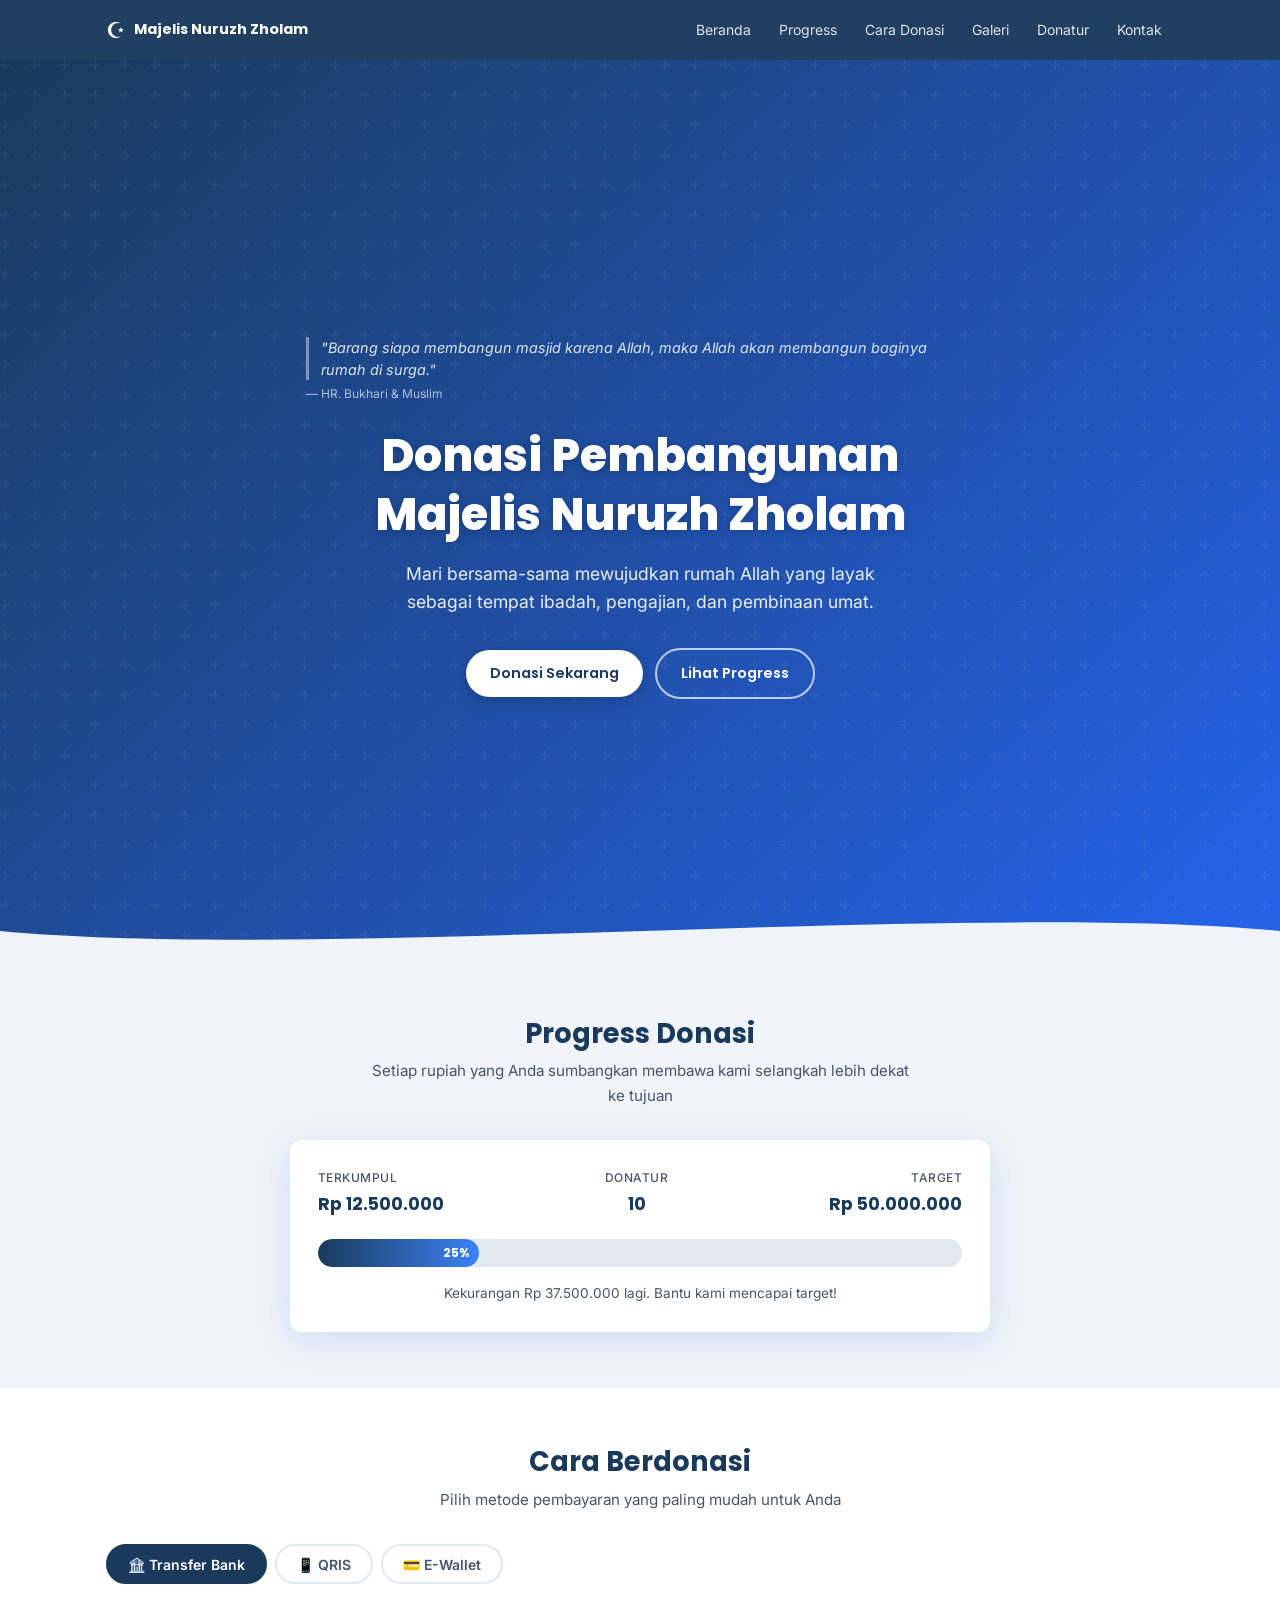
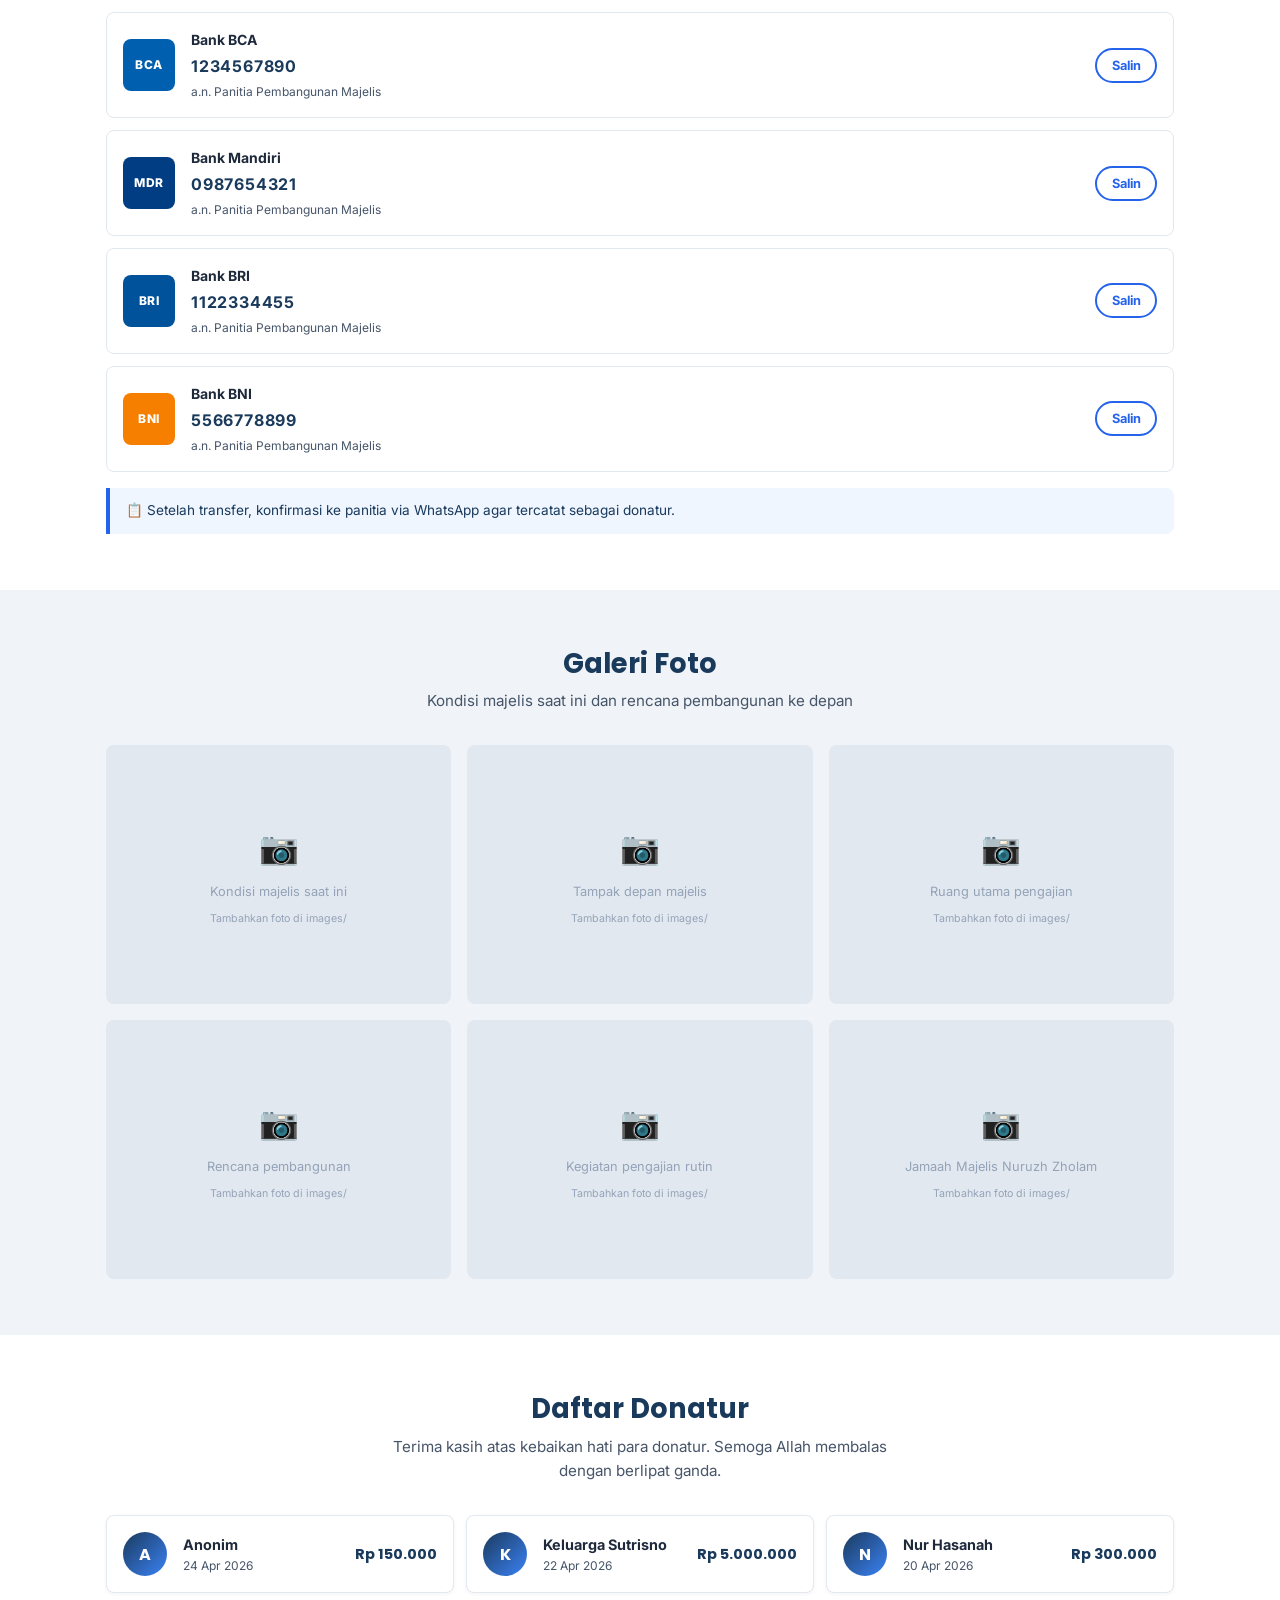
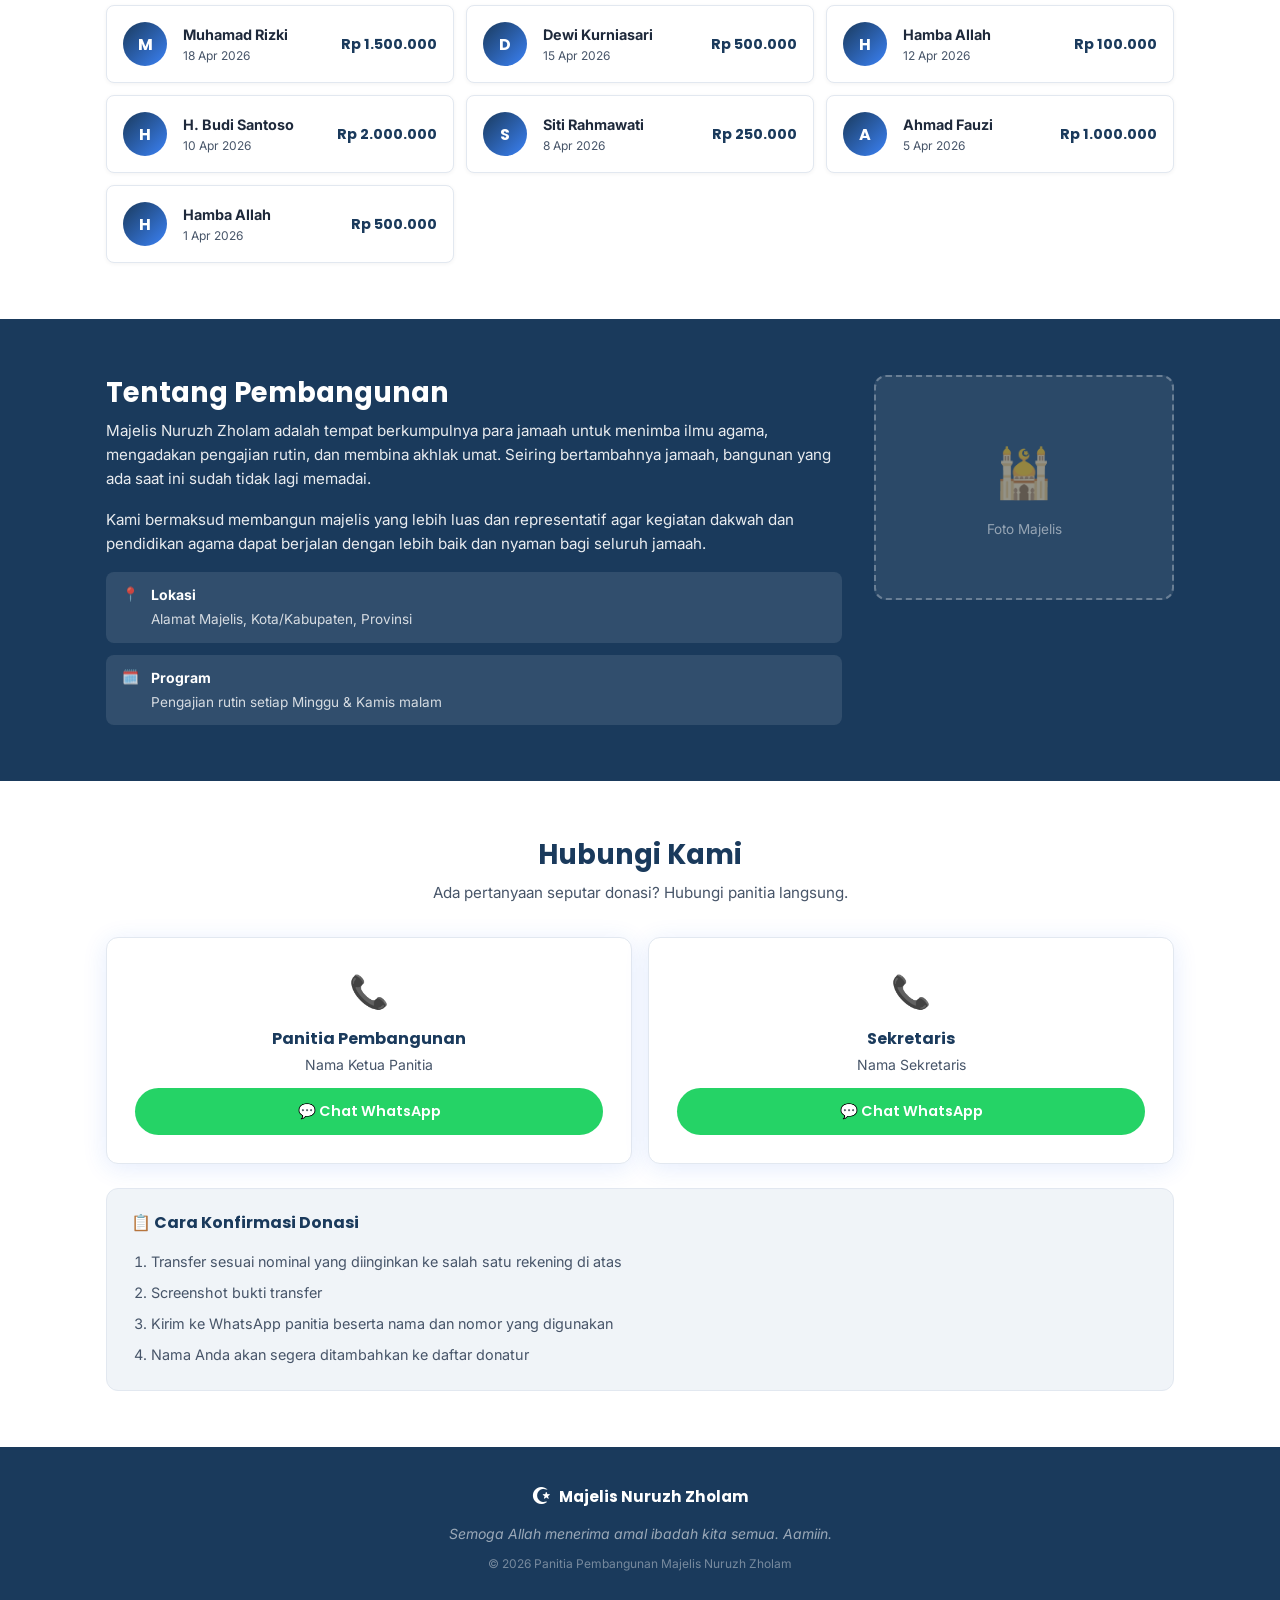
==== index.html @ b9f4f494 "Add files via upload" ====
<!DOCTYPE html>
<html lang="id">
<head>
  <meta charset="UTF-8" />
  <meta name="viewport" content="width=device-width, initial-scale=1.0" />
  <meta name="description" content="Donasi Pembangunan Majelis Nuruzh Zholam — Mari bersama membangun rumah Allah." />
  <title>Donasi Majelis Nuruzh Zholam</title>
  <link rel="preconnect" href="https://fonts.googleapis.com" />
  <link rel="preconnect" href="https://fonts.gstatic.com" crossorigin />
  <link href="https://fonts.googleapis.com/css2?family=Poppins:wght@400;600;700;800&family=Inter:wght@400;500&display=swap" rel="stylesheet" />
  <link rel="stylesheet" href="style.css" />
</head>
<body>

  <!-- ===== NAVBAR ===== -->
  <header class="navbar" id="navbar">
    <div class="container nav-inner">
      <a href="#beranda" class="nav-brand">
        <span class="nav-logo">☪</span>
        <span class="nav-title">Majelis Nuruzh Zholam</span>
      </a>
      <button class="hamburger" id="hamburger" aria-label="Buka menu">
        <span></span><span></span><span></span>
      </button>
      <nav class="nav-menu" id="nav-menu">
        <a href="#beranda" class="nav-link">Beranda</a>
        <a href="#progress" class="nav-link">Progress</a>
        <a href="#donasi" class="nav-link">Cara Donasi</a>
        <a href="#galeri" class="nav-link">Galeri</a>
        <a href="#donatur" class="nav-link">Donatur</a>
        <a href="#kontak" class="nav-link">Kontak</a>
      </nav>
    </div>
  </header>

  <!-- ===== HERO ===== -->
  <section class="hero" id="beranda">
    <div class="hero-overlay"></div>
    <div class="container hero-content">
      <p class="hero-ayat">"Barang siapa membangun masjid karena Allah, maka Allah akan membangun baginya rumah di surga."</p>
      <p class="hero-ayat-source">— HR. Bukhari & Muslim</p>
      <h1 class="hero-title">Donasi Pembangunan<br/>Majelis Nuruzh Zholam</h1>
      <p class="hero-subtitle">Mari bersama-sama mewujudkan rumah Allah yang layak sebagai tempat ibadah, pengajian, dan pembinaan umat.</p>
      <div class="hero-actions">
        <a href="#donasi" class="btn btn-primary">Donasi Sekarang</a>
        <a href="#progress" class="btn btn-outline">Lihat Progress</a>
      </div>
    </div>
    <div class="hero-wave">
      <svg viewBox="0 0 1440 80" preserveAspectRatio="none" xmlns="http://www.w3.org/2000/svg">
        <path d="M0,40 C360,80 1080,0 1440,40 L1440,80 L0,80 Z" fill="#f0f4f8"/>
      </svg>
    </div>
  </section>

  <!-- ===== PROGRESS ===== -->
  <section class="section bg-light" id="progress">
    <div class="container">
      <div class="section-header">
        <h2 class="section-title">Progress Donasi</h2>
        <p class="section-subtitle">Setiap rupiah yang Anda sumbangkan membawa kami selangkah lebih dekat ke tujuan</p>
      </div>
      <div class="progress-card">
        <div class="progress-stats">
          <div class="stat">
            <span class="stat-label">Terkumpul</span>
            <span class="stat-value" id="stat-terkumpul">Rp 0</span>
          </div>
          <div class="stat stat-center">
            <span class="stat-label">Donatur</span>
            <span class="stat-value" id="stat-donatur">0</span>
          </div>
          <div class="stat stat-right">
            <span class="stat-label">Target</span>
            <span class="stat-value">Rp 50.000.000</span>
          </div>
        </div>
        <div class="progress-bar-wrap">
          <div class="progress-bar" id="progress-bar">
            <span class="progress-pct" id="progress-pct">0%</span>
          </div>
        </div>
        <p class="progress-note" id="progress-note">Bantu kami mencapai target. Setiap donasi sangat berarti!</p>
      </div>
    </div>
  </section>

  <!-- ===== CARA DONASI ===== -->
  <section class="section" id="donasi">
    <div class="container">
      <div class="section-header">
        <h2 class="section-title">Cara Berdonasi</h2>
        <p class="section-subtitle">Pilih metode pembayaran yang paling mudah untuk Anda</p>
      </div>

      <!-- Tab buttons -->
      <div class="tab-buttons" role="tablist">
        <button class="tab-btn active" data-tab="bank" role="tab" aria-selected="true">🏦 Transfer Bank</button>
        <button class="tab-btn" data-tab="qris" role="tab" aria-selected="false">📱 QRIS</button>
        <button class="tab-btn" data-tab="ewallet" role="tab" aria-selected="false">💳 E-Wallet</button>
      </div>

      <!-- Tab: Bank -->
      <div class="tab-content active" id="tab-bank">
        <div class="bank-list">
          <div class="bank-item">
            <div class="bank-logo bank-bca">BCA</div>
            <div class="bank-info">
              <span class="bank-name">Bank BCA</span>
              <span class="bank-number" id="bca-number">1234567890</span>
              <span class="bank-atas-nama">a.n. Panitia Pembangunan Majelis</span>
            </div>
            <button class="btn-copy" onclick="copyText('bca-number', this)">Salin</button>
          </div>
          <div class="bank-item">
            <div class="bank-logo bank-mandiri">MDR</div>
            <div class="bank-info">
              <span class="bank-name">Bank Mandiri</span>
              <span class="bank-number" id="mandiri-number">0987654321</span>
              <span class="bank-atas-nama">a.n. Panitia Pembangunan Majelis</span>
            </div>
            <button class="btn-copy" onclick="copyText('mandiri-number', this)">Salin</button>
          </div>
          <div class="bank-item">
            <div class="bank-logo bank-bri">BRI</div>
            <div class="bank-info">
              <span class="bank-name">Bank BRI</span>
              <span class="bank-number" id="bri-number">1122334455</span>
              <span class="bank-atas-nama">a.n. Panitia Pembangunan Majelis</span>
            </div>
            <button class="btn-copy" onclick="copyText('bri-number', this)">Salin</button>
          </div>
          <div class="bank-item">
            <div class="bank-logo bank-bni">BNI</div>
            <div class="bank-info">
              <span class="bank-name">Bank BNI</span>
              <span class="bank-number" id="bni-number">5566778899</span>
              <span class="bank-atas-nama">a.n. Panitia Pembangunan Majelis</span>
            </div>
            <button class="btn-copy" onclick="copyText('bni-number', this)">Salin</button>
          </div>
        </div>
        <p class="donasi-note">📋 Setelah transfer, konfirmasi ke panitia via WhatsApp agar tercatat sebagai donatur.</p>
      </div>

      <!-- Tab: QRIS -->
      <div class="tab-content" id="tab-qris">
        <div class="qris-wrap">
          <div class="qris-img-wrap">
            <img src="images/qris.png" alt="QRIS Donasi Majelis Nuruzh Zholam" class="qris-img" onerror="this.parentElement.innerHTML='<div class=qris-placeholder>📷<br/>Letakkan file<br/>images/qris.png<br/>di sini</div>'" />
          </div>
          <div class="qris-info">
            <h3>Scan QRIS</h3>
            <p>Scan kode QR di atas menggunakan aplikasi pembayaran apa pun (GoPay, OVO, Dana, DANA, LinkAja, m-Banking, dll)</p>
            <ul class="qris-steps">
              <li>Buka aplikasi dompet digital / m-Banking Anda</li>
              <li>Pilih menu <strong>Scan / Pay</strong></li>
              <li>Scan QR code di samping</li>
              <li>Masukkan nominal donasi</li>
              <li>Konfirmasi pembayaran</li>
            </ul>
          </div>
        </div>
        <p class="donasi-note">📋 Setelah transfer, konfirmasi ke panitia via WhatsApp agar tercatat sebagai donatur.</p>
      </div>

      <!-- Tab: E-Wallet -->
      <div class="tab-content" id="tab-ewallet">
        <div class="ewallet-list">
          <div class="ewallet-item">
            <div class="ewallet-logo gopay">G</div>
            <div class="ewallet-info">
              <span class="ewallet-name">GoPay</span>
              <span class="ewallet-number" id="gopay-number">08123456789</span>
              <span class="ewallet-atas-nama">a.n. Nama Panitia</span>
            </div>
            <button class="btn-copy" onclick="copyText('gopay-number', this)">Salin</button>
          </div>
          <div class="ewallet-item">
            <div class="ewallet-logo ovo">O</div>
            <div class="ewallet-info">
              <span class="ewallet-name">OVO</span>
              <span class="ewallet-number" id="ovo-number">08123456789</span>
              <span class="ewallet-atas-nama">a.n. Nama Panitia</span>
            </div>
            <button class="btn-copy" onclick="copyText('ovo-number', this)">Salin</button>
          </div>
          <div class="ewallet-item">
            <div class="ewallet-logo dana">D</div>
            <div class="ewallet-info">
              <span class="ewallet-name">DANA</span>
              <span class="ewallet-number" id="dana-number">08123456789</span>
              <span class="ewallet-atas-nama">a.n. Nama Panitia</span>
            </div>
            <button class="btn-copy" onclick="copyText('dana-number', this)">Salin</button>
          </div>
        </div>
        <p class="donasi-note">📋 Setelah transfer, konfirmasi ke panitia via WhatsApp agar tercatat sebagai donatur.</p>
      </div>
    </div>
  </section>

  <!-- ===== GALERI ===== -->
  <section class="section bg-light" id="galeri">
    <div class="container">
      <div class="section-header">
        <h2 class="section-title">Galeri Foto</h2>
        <p class="section-subtitle">Kondisi majelis saat ini dan rencana pembangunan ke depan</p>
      </div>
      <div class="gallery-grid" id="gallery-grid">
        <!-- Diisi dari script.js -->
      </div>
    </div>
  </section>

  <!-- Lightbox -->
  <div class="lightbox" id="lightbox" role="dialog" aria-modal="true" aria-label="Lihat foto">
    <button class="lightbox-close" id="lightbox-close" aria-label="Tutup">✕</button>
    <button class="lightbox-prev" id="lightbox-prev" aria-label="Sebelumnya">‹</button>
    <div class="lightbox-img-wrap">
      <img class="lightbox-img" id="lightbox-img" src="" alt="" />
      <p class="lightbox-caption" id="lightbox-caption"></p>
    </div>
    <button class="lightbox-next" id="lightbox-next" aria-label="Selanjutnya">›</button>
  </div>

  <!-- ===== DONATUR ===== -->
  <section class="section" id="donatur">
    <div class="container">
      <div class="section-header">
        <h2 class="section-title">Daftar Donatur</h2>
        <p class="section-subtitle">Terima kasih atas kebaikan hati para donatur. Semoga Allah membalas dengan berlipat ganda.</p>
      </div>
      <div class="donatur-grid" id="donatur-grid">
        <!-- Diisi dari script.js -->
      </div>
    </div>
  </section>

  <!-- ===== TENTANG ===== -->
  <section class="section bg-blue" id="tentang">
    <div class="container">
      <div class="tentang-wrap">
        <div class="tentang-text">
          <h2 class="section-title white">Tentang Pembangunan</h2>
          <p>Majelis Nuruzh Zholam adalah tempat berkumpulnya para jamaah untuk menimba ilmu agama, mengadakan pengajian rutin, dan membina akhlak umat. Seiring bertambahnya jamaah, bangunan yang ada saat ini sudah tidak lagi memadai.</p>
          <p>Kami bermaksud membangun majelis yang lebih luas dan representatif agar kegiatan dakwah dan pendidikan agama dapat berjalan dengan lebih baik dan nyaman bagi seluruh jamaah.</p>
          <div class="tentang-info">
            <div class="info-item">
              <span class="info-icon">📍</span>
              <div>
                <strong>Lokasi</strong>
                <span>Alamat Majelis, Kota/Kabupaten, Provinsi</span>
              </div>
            </div>
            <div class="info-item">
              <span class="info-icon">🗓️</span>
              <div>
                <strong>Program</strong>
                <span>Pengajian rutin setiap Minggu & Kamis malam</span>
              </div>
            </div>
          </div>
        </div>
        <div class="tentang-img-wrap">
          <div class="tentang-img-placeholder">
            <span>🕌</span>
            <p>Foto Majelis</p>
          </div>
        </div>
      </div>
    </div>
  </section>

  <!-- ===== KONTAK ===== -->
  <section class="section" id="kontak">
    <div class="container">
      <div class="section-header">
        <h2 class="section-title">Hubungi Kami</h2>
        <p class="section-subtitle">Ada pertanyaan seputar donasi? Hubungi panitia langsung.</p>
      </div>
      <div class="kontak-grid">
        <div class="kontak-card">
          <div class="kontak-icon">📞</div>
          <h3>Panitia Pembangunan</h3>
          <p>Nama Ketua Panitia</p>
          <a href="https://wa.me/6281234567890?text=Assalamualaikum%2C%20saya%20ingin%20berdonasi%20untuk%20pembangunan%20Majelis%20Nuruzh%20Zholam" class="btn btn-whatsapp" target="_blank" rel="noopener">
            💬 Chat WhatsApp
          </a>
        </div>
        <div class="kontak-card">
          <div class="kontak-icon">📞</div>
          <h3>Sekretaris</h3>
          <p>Nama Sekretaris</p>
          <a href="https://wa.me/6281234567891?text=Assalamualaikum%2C%20saya%20ingin%20berdonasi%20untuk%20pembangunan%20Majelis%20Nuruzh%20Zholam" class="btn btn-whatsapp" target="_blank" rel="noopener">
            💬 Chat WhatsApp
          </a>
        </div>
      </div>
      <div class="konfirmasi-box">
        <h3>📋 Cara Konfirmasi Donasi</h3>
        <ol>
          <li>Transfer sesuai nominal yang diinginkan ke salah satu rekening di atas</li>
          <li>Screenshot bukti transfer</li>
          <li>Kirim ke WhatsApp panitia beserta nama dan nomor yang digunakan</li>
          <li>Nama Anda akan segera ditambahkan ke daftar donatur</li>
        </ol>
      </div>
    </div>
  </section>

  <!-- ===== FOOTER ===== -->
  <footer class="footer">
    <div class="container footer-inner">
      <div class="footer-brand">
        <span class="nav-logo">☪</span>
        <span>Majelis Nuruzh Zholam</span>
      </div>
      <p class="footer-text">Semoga Allah menerima amal ibadah kita semua. Aamiin.</p>
      <p class="footer-copy">© 2026 Panitia Pembangunan Majelis Nuruzh Zholam</p>
    </div>
  </footer>

  <script src="script.js"></script>
</body>
</html>
---- style.css ----
/* ===================================================
   Donasi Majelis Nuruzh Zholam — Stylesheet
   Mobile-first, responsive (breakpoint: 768px)
   =================================================== */

/* ---------- Reset & Base ---------- */
*, *::before, *::after { box-sizing: border-box; margin: 0; padding: 0; }

:root {
  --blue-dark:  #1a3a5c;
  --blue:       #2563eb;
  --blue-light: #3b82f6;
  --blue-bg:    #eff6ff;
  --white:      #ffffff;
  --gray-50:    #f0f4f8;
  --gray-100:   #e2e8f0;
  --gray-400:   #94a3b8;
  --gray-600:   #475569;
  --gray-800:   #1e293b;
  --green:      #16a34a;
  --wa-green:   #25D366;
  --radius:     12px;
  --radius-sm:  8px;
  --shadow:     0 4px 24px rgba(37,99,235,.12);
  --shadow-md:  0 8px 32px rgba(37,99,235,.16);
  --transition: .25s ease;
}

html { scroll-behavior: smooth; font-size: 16px; }

body {
  font-family: 'Inter', sans-serif;
  color: var(--gray-800);
  background: var(--white);
  line-height: 1.6;
}

h1, h2, h3, h4 { font-family: 'Poppins', sans-serif; line-height: 1.3; }

a { text-decoration: none; color: inherit; }
img { max-width: 100%; display: block; }
ul { list-style: none; }
button { cursor: pointer; font-family: inherit; }

.container {
  width: 100%;
  max-width: 1100px;
  margin: 0 auto;
  padding: 0 1rem;
}

/* ---------- Buttons ---------- */
.btn {
  display: inline-flex;
  align-items: center;
  justify-content: center;
  gap: .4rem;
  padding: .75rem 1.5rem;
  border-radius: 50px;
  font-family: 'Poppins', sans-serif;
  font-weight: 600;
  font-size: .9rem;
  transition: transform var(--transition), box-shadow var(--transition), background var(--transition);
  border: none;
}
.btn:active { transform: scale(.97); }

.btn-primary {
  background: var(--white);
  color: var(--blue-dark);
  box-shadow: 0 4px 16px rgba(0,0,0,.2);
}
.btn-primary:hover { background: var(--blue-bg); box-shadow: 0 6px 24px rgba(0,0,0,.25); }

.btn-outline {
  background: transparent;
  color: var(--white);
  border: 2px solid rgba(255,255,255,.7);
}
.btn-outline:hover { background: rgba(255,255,255,.15); }

.btn-whatsapp {
  background: var(--wa-green);
  color: var(--white);
  margin-top: .75rem;
  width: 100%;
}
.btn-whatsapp:hover { background: #1ebe5a; box-shadow: 0 4px 16px rgba(37,211,102,.35); }

/* ---------- Sections ---------- */
.section { padding: 3.5rem 0; }
.bg-light { background: var(--gray-50); }
.bg-blue  { background: var(--blue-dark); color: var(--white); }

.section-header { text-align: center; margin-bottom: 2rem; }
.section-title  { font-size: 1.7rem; color: var(--blue-dark); margin-bottom: .5rem; }
.section-title.white { color: var(--white); }
.section-subtitle { color: var(--gray-600); font-size: .95rem; max-width: 540px; margin: 0 auto; }

/* ===================================================
   NAVBAR
   =================================================== */
.navbar {
  position: fixed;
  top: 0; left: 0; right: 0;
  z-index: 1000;
  background: rgba(26,58,92,.97);
  backdrop-filter: blur(8px);
  -webkit-backdrop-filter: blur(8px);
  transition: box-shadow var(--transition);
}
.navbar.scrolled { box-shadow: 0 2px 16px rgba(0,0,0,.2); }

.nav-inner {
  display: flex;
  align-items: center;
  justify-content: space-between;
  height: 60px;
}

.nav-brand {
  display: flex;
  align-items: center;
  gap: .5rem;
  color: var(--white);
}
.nav-logo   { font-size: 1.4rem; }
.nav-title  { font-family: 'Poppins', sans-serif; font-weight: 700; font-size: .9rem; line-height: 1.2; }

/* Hamburger */
.hamburger {
  display: flex;
  flex-direction: column;
  gap: 5px;
  background: none;
  border: none;
  padding: .3rem;
}
.hamburger span {
  display: block;
  width: 24px;
  height: 2px;
  background: var(--white);
  border-radius: 2px;
  transition: transform var(--transition), opacity var(--transition);
}
.hamburger.open span:nth-child(1) { transform: translateY(7px) rotate(45deg); }
.hamburger.open span:nth-child(2) { opacity: 0; }
.hamburger.open span:nth-child(3) { transform: translateY(-7px) rotate(-45deg); }

/* Nav menu — mobile */
.nav-menu {
  display: none;
  flex-direction: column;
  position: absolute;
  top: 60px; left: 0; right: 0;
  background: var(--blue-dark);
  padding: 1rem 0;
  border-top: 1px solid rgba(255,255,255,.1);
}
.nav-menu.open { display: flex; }
.nav-link {
  color: rgba(255,255,255,.85);
  padding: .7rem 1.5rem;
  font-size: .9rem;
  transition: color var(--transition), background var(--transition);
}
.nav-link:hover { color: var(--white); background: rgba(255,255,255,.08); }

/* Desktop nav */
@media (min-width: 768px) {
  .hamburger { display: none; }
  .nav-menu {
    display: flex;
    flex-direction: row;
    position: static;
    background: none;
    padding: 0;
    border: none;
    gap: .25rem;
  }
  .nav-link { padding: .4rem .75rem; border-radius: 6px; font-size: .875rem; }
}

/* ===================================================
   HERO
   =================================================== */
.hero {
  position: relative;
  min-height: 100svh;
  display: flex;
  align-items: center;
  background: linear-gradient(135deg, var(--blue-dark) 0%, var(--blue) 100%);
  padding: 5rem 0 4rem;
  overflow: hidden;
}

.hero-overlay {
  position: absolute; inset: 0;
  background: url("data:image/svg+xml,%3Csvg width='60' height='60' viewBox='0 0 60 60' xmlns='http://www.w3.org/2000/svg'%3E%3Cg fill='none' fill-rule='evenodd'%3E%3Cg fill='%23ffffff' fill-opacity='0.04'%3E%3Cpath d='M36 34v-4h-2v4h-4v2h4v4h2v-4h4v-2h-4zm0-30V0h-2v4h-4v2h4v4h2V6h4V4h-4zM6 34v-4H4v4H0v2h4v4h2v-4h4v-2H6zM6 4V0H4v4H0v2h4v4h2V6h4V4H6z'/%3E%3C/g%3E%3C/g%3E%3C/svg%3E");
}

.hero-content {
  position: relative;
  text-align: center;
  color: var(--white);
  max-width: 700px;
  margin: 0 auto;
}

.hero-ayat {
  font-style: italic;
  font-size: .85rem;
  opacity: .85;
  border-left: 3px solid rgba(255,255,255,.5);
  padding-left: .75rem;
  text-align: left;
  margin-bottom: .25rem;
  line-height: 1.5;
}
.hero-ayat-source {
  font-size: .75rem;
  opacity: .65;
  text-align: left;
  margin-bottom: 1.5rem;
}

.hero-title {
  font-size: 1.9rem;
  font-weight: 800;
  margin-bottom: 1rem;
  text-shadow: 0 2px 8px rgba(0,0,0,.2);
}

.hero-subtitle {
  font-size: 1rem;
  opacity: .9;
  margin-bottom: 2rem;
  max-width: 520px;
  margin-left: auto;
  margin-right: auto;
}

.hero-actions {
  display: flex;
  flex-direction: column;
  gap: .75rem;
  align-items: center;
}

.hero-wave {
  position: absolute;
  bottom: -1px; left: 0; right: 0;
}
.hero-wave svg { width: 100%; height: 60px; display: block; }

@media (min-width: 768px) {
  .hero-title   { font-size: 2.8rem; }
  .hero-subtitle { font-size: 1.1rem; }
  .hero-actions { flex-direction: row; justify-content: center; }
  .hero-ayat    { font-size: .9rem; }
}

/* ===================================================
   PROGRESS
   =================================================== */
.progress-card {
  background: var(--white);
  border-radius: var(--radius);
  padding: 1.75rem;
  box-shadow: var(--shadow-md);
  max-width: 700px;
  margin: 0 auto;
}

.progress-stats {
  display: flex;
  justify-content: space-between;
  margin-bottom: 1.25rem;
  gap: .5rem;
}

.stat { display: flex; flex-direction: column; gap: .2rem; }
.stat-center { text-align: center; }
.stat-right  { text-align: right; }
.stat-label  { font-size: .75rem; color: var(--gray-600); font-weight: 500; text-transform: uppercase; letter-spacing: .04em; }
.stat-value  { font-family: 'Poppins', sans-serif; font-weight: 700; font-size: 1.1rem; color: var(--blue-dark); }

.progress-bar-wrap {
  background: var(--gray-100);
  border-radius: 50px;
  height: 28px;
  overflow: hidden;
  margin-bottom: 1rem;
}

.progress-bar {
  height: 100%;
  width: 0%;
  background: linear-gradient(90deg, var(--blue-dark), var(--blue-light));
  border-radius: 50px;
  transition: width 1.5s cubic-bezier(.4,0,.2,1);
  display: flex;
  align-items: center;
  justify-content: flex-end;
  min-width: 48px;
}

.progress-pct {
  color: var(--white);
  font-size: .75rem;
  font-weight: 700;
  padding-right: .6rem;
  font-family: 'Poppins', sans-serif;
}

.progress-note {
  text-align: center;
  font-size: .85rem;
  color: var(--gray-600);
}

/* ===================================================
   CARA DONASI — Tabs
   =================================================== */
.tab-buttons {
  display: flex;
  gap: .5rem;
  margin-bottom: 1.5rem;
  overflow-x: auto;
  -webkit-overflow-scrolling: touch;
  scrollbar-width: none;
  padding-bottom: .25rem;
}
.tab-buttons::-webkit-scrollbar { display: none; }

.tab-btn {
  flex-shrink: 0;
  padding: .6rem 1.25rem;
  border: 2px solid var(--gray-100);
  border-radius: 50px;
  background: var(--white);
  color: var(--gray-600);
  font-weight: 600;
  font-size: .875rem;
  transition: all var(--transition);
}
.tab-btn.active, .tab-btn:hover {
  background: var(--blue-dark);
  color: var(--white);
  border-color: var(--blue-dark);
}

.tab-content { display: none; }
.tab-content.active { display: block; }

/* Bank */
.bank-list { display: flex; flex-direction: column; gap: .75rem; margin-bottom: 1rem; }

.bank-item {
  display: flex;
  align-items: center;
  gap: 1rem;
  padding: 1rem;
  border: 1.5px solid var(--gray-100);
  border-radius: var(--radius-sm);
  background: var(--white);
  transition: box-shadow var(--transition);
}
.bank-item:hover { box-shadow: var(--shadow); }

.bank-logo {
  width: 52px;
  height: 52px;
  border-radius: var(--radius-sm);
  display: flex;
  align-items: center;
  justify-content: center;
  font-weight: 800;
  font-size: .75rem;
  letter-spacing: .05em;
  color: var(--white);
  flex-shrink: 0;
}
.bank-bca     { background: #0060af; }
.bank-mandiri { background: #003d82; }
.bank-bri     { background: #00529b; }
.bank-bni     { background: #f77f00; }

.bank-info {
  display: flex;
  flex-direction: column;
  gap: .15rem;
  flex: 1;
  min-width: 0;
}
.bank-name      { font-weight: 700; font-size: .875rem; }
.bank-number    { font-size: 1rem; font-weight: 700; color: var(--blue-dark); letter-spacing: .05em; }
.bank-atas-nama { font-size: .75rem; color: var(--gray-600); white-space: nowrap; overflow: hidden; text-overflow: ellipsis; }

.btn-copy {
  flex-shrink: 0;
  padding: .5rem .9rem;
  border: 2px solid var(--blue);
  border-radius: 50px;
  background: var(--white);
  color: var(--blue);
  font-weight: 700;
  font-size: .8rem;
  transition: all var(--transition);
}
.btn-copy:hover, .btn-copy.copied {
  background: var(--blue);
  color: var(--white);
}
.btn-copy.copied { background: var(--green); border-color: var(--green); }

.donasi-note {
  background: var(--blue-bg);
  border-left: 4px solid var(--blue);
  border-radius: 0 var(--radius-sm) var(--radius-sm) 0;
  padding: .75rem 1rem;
  font-size: .85rem;
  color: var(--blue-dark);
}

/* QRIS */
.qris-wrap {
  display: flex;
  flex-direction: column;
  align-items: center;
  gap: 1.5rem;
  margin-bottom: 1rem;
}

.qris-img-wrap {
  width: 220px;
  height: 220px;
  border: 2px solid var(--gray-100);
  border-radius: var(--radius);
  overflow: hidden;
  display: flex;
  align-items: center;
  justify-content: center;
  background: var(--gray-50);
}
.qris-img { width: 100%; height: 100%; object-fit: contain; }
.qris-placeholder {
  text-align: center;
  color: var(--gray-400);
  font-size: .85rem;
  line-height: 1.8;
  font-size: 1.5rem;
}

.qris-info h3 { color: var(--blue-dark); margin-bottom: .5rem; }
.qris-info p  { font-size: .9rem; color: var(--gray-600); margin-bottom: .75rem; }
.qris-steps   { display: flex; flex-direction: column; gap: .4rem; }
.qris-steps li {
  display: flex;
  align-items: flex-start;
  gap: .5rem;
  font-size: .875rem;
  color: var(--gray-600);
}
.qris-steps li::before {
  content: counter(step);
  counter-increment: step;
  background: var(--blue-dark);
  color: var(--white);
  width: 20px;
  height: 20px;
  border-radius: 50%;
  display: inline-flex;
  align-items: center;
  justify-content: center;
  font-size: .7rem;
  font-weight: 700;
  flex-shrink: 0;
  margin-top: .1rem;
}
.qris-steps { counter-reset: step; }

@media (min-width: 600px) {
  .qris-wrap { flex-direction: row; align-items: flex-start; }
}

/* E-Wallet */
.ewallet-list { display: flex; flex-direction: column; gap: .75rem; margin-bottom: 1rem; }

.ewallet-item {
  display: flex;
  align-items: center;
  gap: 1rem;
  padding: 1rem;
  border: 1.5px solid var(--gray-100);
  border-radius: var(--radius-sm);
  background: var(--white);
  transition: box-shadow var(--transition);
}
.ewallet-item:hover { box-shadow: var(--shadow); }

.ewallet-logo {
  width: 52px;
  height: 52px;
  border-radius: 50%;
  display: flex;
  align-items: center;
  justify-content: center;
  font-weight: 900;
  font-size: 1.4rem;
  color: var(--white);
  flex-shrink: 0;
}
.gopay { background: #00aed6; }
.ovo   { background: #4c3494; }
.dana  { background: #118eea; }

.ewallet-info { display: flex; flex-direction: column; gap: .15rem; flex: 1; min-width: 0; }
.ewallet-name      { font-weight: 700; font-size: .875rem; }
.ewallet-number    { font-size: 1rem; font-weight: 700; color: var(--blue-dark); letter-spacing: .05em; }
.ewallet-atas-nama { font-size: .75rem; color: var(--gray-600); }

/* ===================================================
   GALERI
   =================================================== */
.gallery-grid {
  display: grid;
  grid-template-columns: repeat(2, 1fr);
  gap: .75rem;
}

.gallery-item {
  position: relative;
  border-radius: var(--radius-sm);
  overflow: hidden;
  cursor: pointer;
  background: var(--gray-100);
  aspect-ratio: 4/3;
  transition: transform var(--transition), box-shadow var(--transition);
}
.gallery-item:hover { transform: scale(1.02); box-shadow: var(--shadow-md); }

.gallery-item img {
  width: 100%; height: 100%;
  object-fit: cover;
  transition: transform .4s ease;
}
.gallery-item:hover img { transform: scale(1.06); }

.gallery-caption-overlay {
  position: absolute;
  bottom: 0; left: 0; right: 0;
  padding: .5rem .75rem;
  background: linear-gradient(transparent, rgba(0,0,0,.65));
  color: var(--white);
  font-size: .8rem;
  font-weight: 500;
  opacity: 0;
  transition: opacity var(--transition);
}
.gallery-item:hover .gallery-caption-overlay { opacity: 1; }

.gallery-placeholder {
  width: 100%; height: 100%;
  display: flex;
  flex-direction: column;
  align-items: center;
  justify-content: center;
  gap: .5rem;
  color: var(--gray-400);
  font-size: .8rem;
  text-align: center;
  padding: 1rem;
}
.gallery-placeholder span { font-size: 2rem; }

@media (min-width: 600px) {
  .gallery-grid { grid-template-columns: repeat(3, 1fr); gap: 1rem; }
}

/* Lightbox */
.lightbox {
  display: none;
  position: fixed;
  inset: 0;
  z-index: 2000;
  background: rgba(0,0,0,.92);
  align-items: center;
  justify-content: center;
  padding: 1rem;
}
.lightbox.open { display: flex; }

.lightbox-img-wrap {
  max-width: 90vw;
  max-height: 80vh;
  display: flex;
  flex-direction: column;
  align-items: center;
  gap: .75rem;
}
.lightbox-img {
  max-width: 100%;
  max-height: 70vh;
  border-radius: var(--radius-sm);
  object-fit: contain;
  box-shadow: 0 8px 40px rgba(0,0,0,.5);
}
.lightbox-caption {
  color: rgba(255,255,255,.8);
  font-size: .875rem;
  text-align: center;
}

.lightbox-close {
  position: absolute; top: 1rem; right: 1rem;
  background: rgba(255,255,255,.15);
  color: var(--white);
  border: none;
  width: 40px; height: 40px;
  border-radius: 50%;
  font-size: 1.1rem;
  transition: background var(--transition);
}
.lightbox-close:hover { background: rgba(255,255,255,.3); }

.lightbox-prev, .lightbox-next {
  position: absolute;
  top: 50%;
  transform: translateY(-50%);
  background: rgba(255,255,255,.15);
  color: var(--white);
  border: none;
  width: 44px; height: 44px;
  border-radius: 50%;
  font-size: 1.5rem;
  display: flex;
  align-items: center;
  justify-content: center;
  transition: background var(--transition);
}
.lightbox-prev { left: .75rem; }
.lightbox-next { right: .75rem; }
.lightbox-prev:hover, .lightbox-next:hover { background: rgba(255,255,255,.3); }

/* ===================================================
   DONATUR
   =================================================== */
.donatur-grid {
  display: grid;
  grid-template-columns: 1fr;
  gap: .75rem;
}

.donatur-card {
  display: flex;
  align-items: center;
  gap: 1rem;
  padding: 1rem;
  background: var(--white);
  border: 1.5px solid var(--gray-100);
  border-radius: var(--radius-sm);
  box-shadow: 0 1px 4px rgba(0,0,0,.05);
  transition: box-shadow var(--transition);
}
.donatur-card:hover { box-shadow: var(--shadow); }

.donatur-avatar {
  width: 44px; height: 44px;
  border-radius: 50%;
  background: linear-gradient(135deg, var(--blue-dark), var(--blue-light));
  color: var(--white);
  display: flex;
  align-items: center;
  justify-content: center;
  font-weight: 700;
  font-size: 1rem;
  flex-shrink: 0;
  font-family: 'Poppins', sans-serif;
}

.donatur-info { flex: 1; min-width: 0; }
.donatur-name { font-weight: 700; font-size: .9rem; white-space: nowrap; overflow: hidden; text-overflow: ellipsis; }
.donatur-date { font-size: .75rem; color: var(--gray-600); }

.donatur-amount {
  font-weight: 700;
  color: var(--blue-dark);
  font-family: 'Poppins', sans-serif;
  font-size: .9rem;
  white-space: nowrap;
}

.donatur-empty {
  text-align: center;
  padding: 2rem;
  color: var(--gray-400);
  font-size: .9rem;
}

@media (min-width: 600px) {
  .donatur-grid { grid-template-columns: repeat(2, 1fr); }
}
@media (min-width: 900px) {
  .donatur-grid { grid-template-columns: repeat(3, 1fr); }
}

/* ===================================================
   TENTANG
   =================================================== */
.tentang-wrap {
  display: flex;
  flex-direction: column;
  gap: 2rem;
}

.tentang-text p {
  opacity: .9;
  margin-bottom: 1rem;
  font-size: .95rem;
}

.tentang-info {
  display: flex;
  flex-direction: column;
  gap: .75rem;
  margin-top: 1rem;
}

.info-item {
  display: flex;
  align-items: flex-start;
  gap: .75rem;
  background: rgba(255,255,255,.1);
  border-radius: var(--radius-sm);
  padding: .75rem 1rem;
}
.info-icon { font-size: 1.25rem; }
.info-item div { display: flex; flex-direction: column; gap: .15rem; }
.info-item strong { font-size: .875rem; }
.info-item span { font-size: .85rem; opacity: .8; }

.tentang-img-wrap {
  display: flex;
  justify-content: center;
}
.tentang-img-placeholder {
  width: 100%;
  max-width: 320px;
  aspect-ratio: 4/3;
  background: rgba(255,255,255,.08);
  border: 2px dashed rgba(255,255,255,.3);
  border-radius: var(--radius);
  display: flex;
  flex-direction: column;
  align-items: center;
  justify-content: center;
  gap: .5rem;
  color: rgba(255,255,255,.5);
  font-size: .85rem;
}
.tentang-img-placeholder span { font-size: 3rem; }

@media (min-width: 768px) {
  .tentang-wrap { flex-direction: row; align-items: flex-start; }
  .tentang-text { flex: 1; }
  .tentang-img-wrap { flex: 0 0 300px; }
}

/* ===================================================
   KONTAK
   =================================================== */
.kontak-grid {
  display: grid;
  grid-template-columns: 1fr;
  gap: 1rem;
  margin-bottom: 1.5rem;
}

.kontak-card {
  text-align: center;
  padding: 1.75rem;
  background: var(--white);
  border: 1.5px solid var(--gray-100);
  border-radius: var(--radius);
  box-shadow: var(--shadow);
}
.kontak-icon { font-size: 2rem; margin-bottom: .75rem; }
.kontak-card h3 { color: var(--blue-dark); margin-bottom: .25rem; font-size: 1rem; }
.kontak-card p  { color: var(--gray-600); font-size: .875rem; }

.konfirmasi-box {
  background: var(--gray-50);
  border: 1.5px solid var(--gray-100);
  border-radius: var(--radius);
  padding: 1.5rem;
}
.konfirmasi-box h3 { color: var(--blue-dark); margin-bottom: 1rem; font-size: 1rem; }
.konfirmasi-box ol {
  list-style: decimal;
  padding-left: 1.25rem;
  display: flex;
  flex-direction: column;
  gap: .5rem;
}
.konfirmasi-box li { font-size: .9rem; color: var(--gray-600); }

@media (min-width: 600px) {
  .kontak-grid { grid-template-columns: repeat(2, 1fr); }
}

/* ===================================================
   FOOTER
   =================================================== */
.footer {
  background: var(--blue-dark);
  color: rgba(255,255,255,.8);
  padding: 2rem 0;
  text-align: center;
}

.footer-inner { display: flex; flex-direction: column; align-items: center; gap: .5rem; }

.footer-brand {
  display: flex;
  align-items: center;
  gap: .5rem;
  color: var(--white);
  font-family: 'Poppins', sans-serif;
  font-weight: 700;
  font-size: .95rem;
}

.footer-text { font-size: .875rem; font-style: italic; opacity: .7; }
.footer-copy { font-size: .75rem; opacity: .5; }

/* ===================================================
   Toast notification
   =================================================== */
.toast {
  position: fixed;
  bottom: 1.5rem;
  left: 50%;
  transform: translateX(-50%) translateY(80px);
  background: var(--gray-800);
  color: var(--white);
  padding: .65rem 1.25rem;
  border-radius: 50px;
  font-size: .85rem;
  font-weight: 500;
  z-index: 9999;
  transition: transform .3s ease;
  pointer-events: none;
  white-space: nowrap;
}
.toast.show { transform: translateX(-50%) translateY(0); }

/* ===================================================
   Utilities
   =================================================== */
.sr-only {
  position: absolute; width: 1px; height: 1px;
  padding: 0; margin: -1px; overflow: hidden;
  clip: rect(0,0,0,0); border: 0;
}

/* Body padding for fixed navbar */
body { padding-top: 60px; }
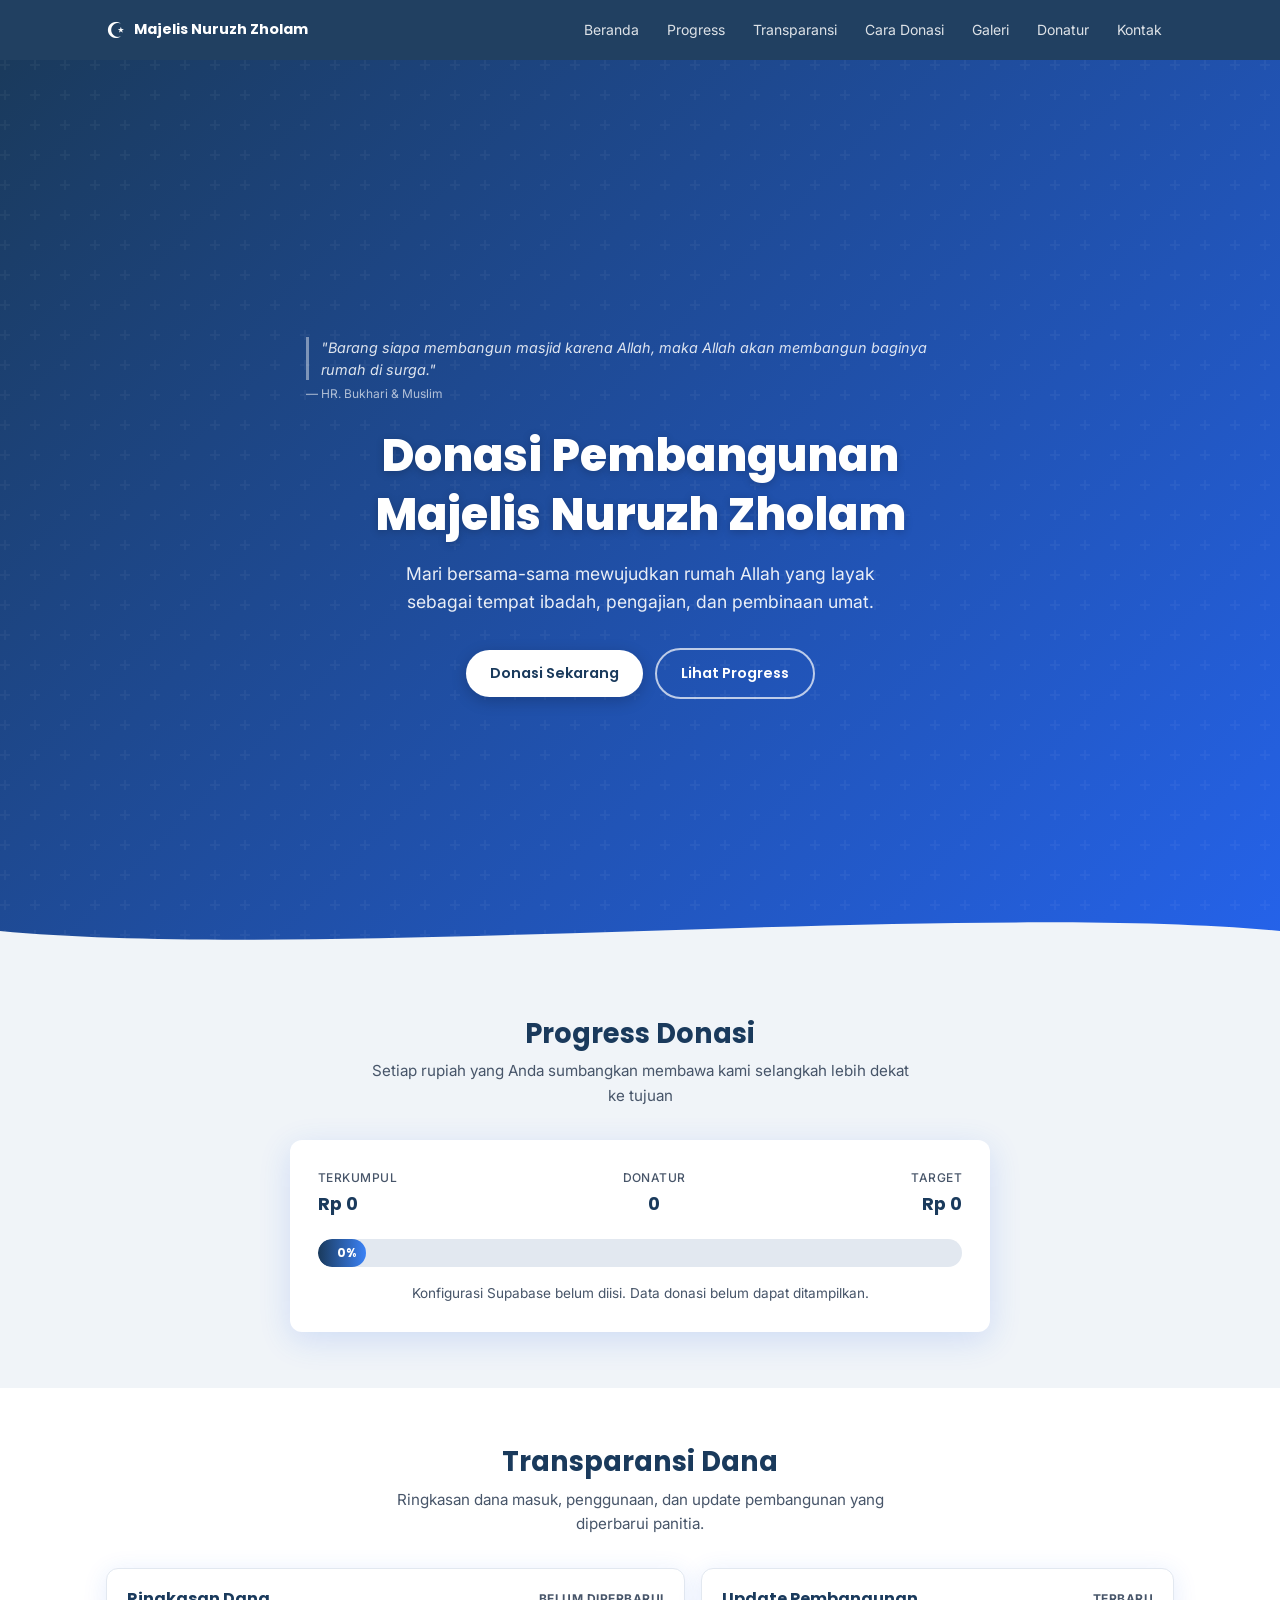
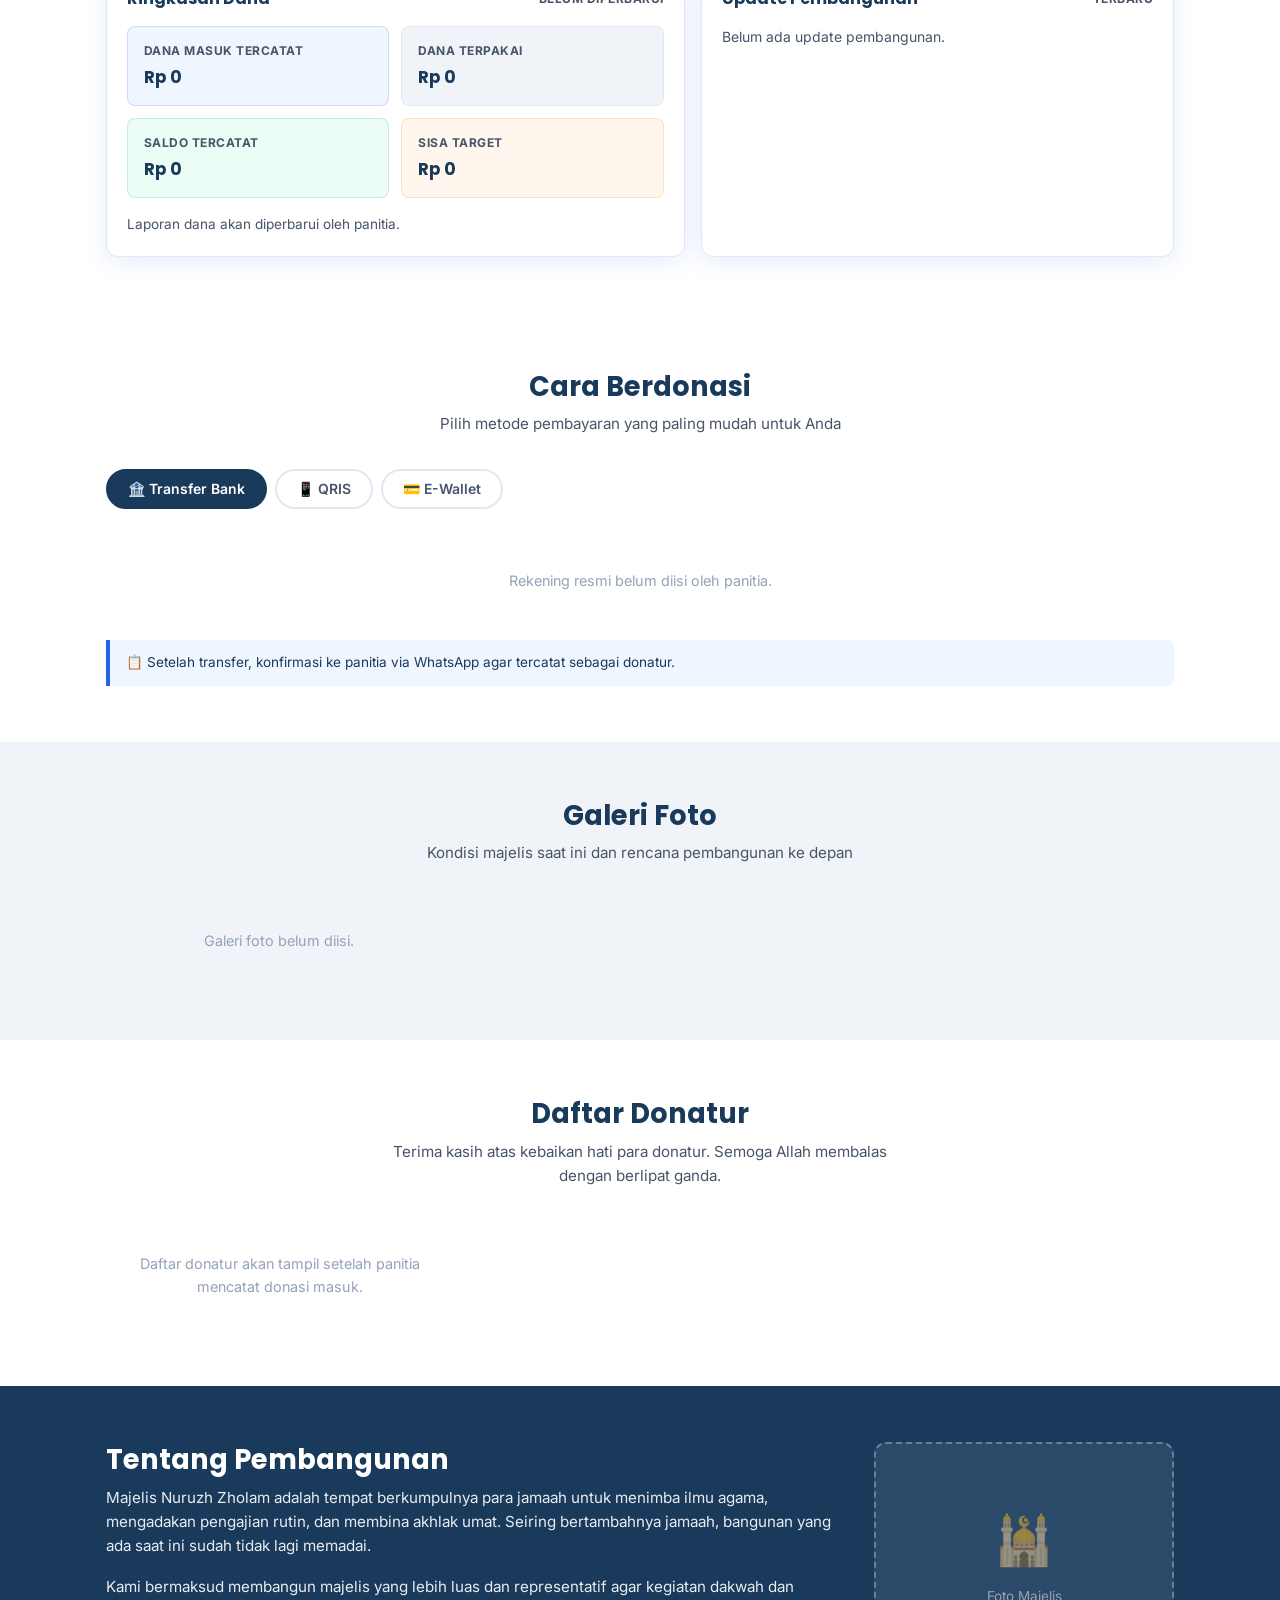
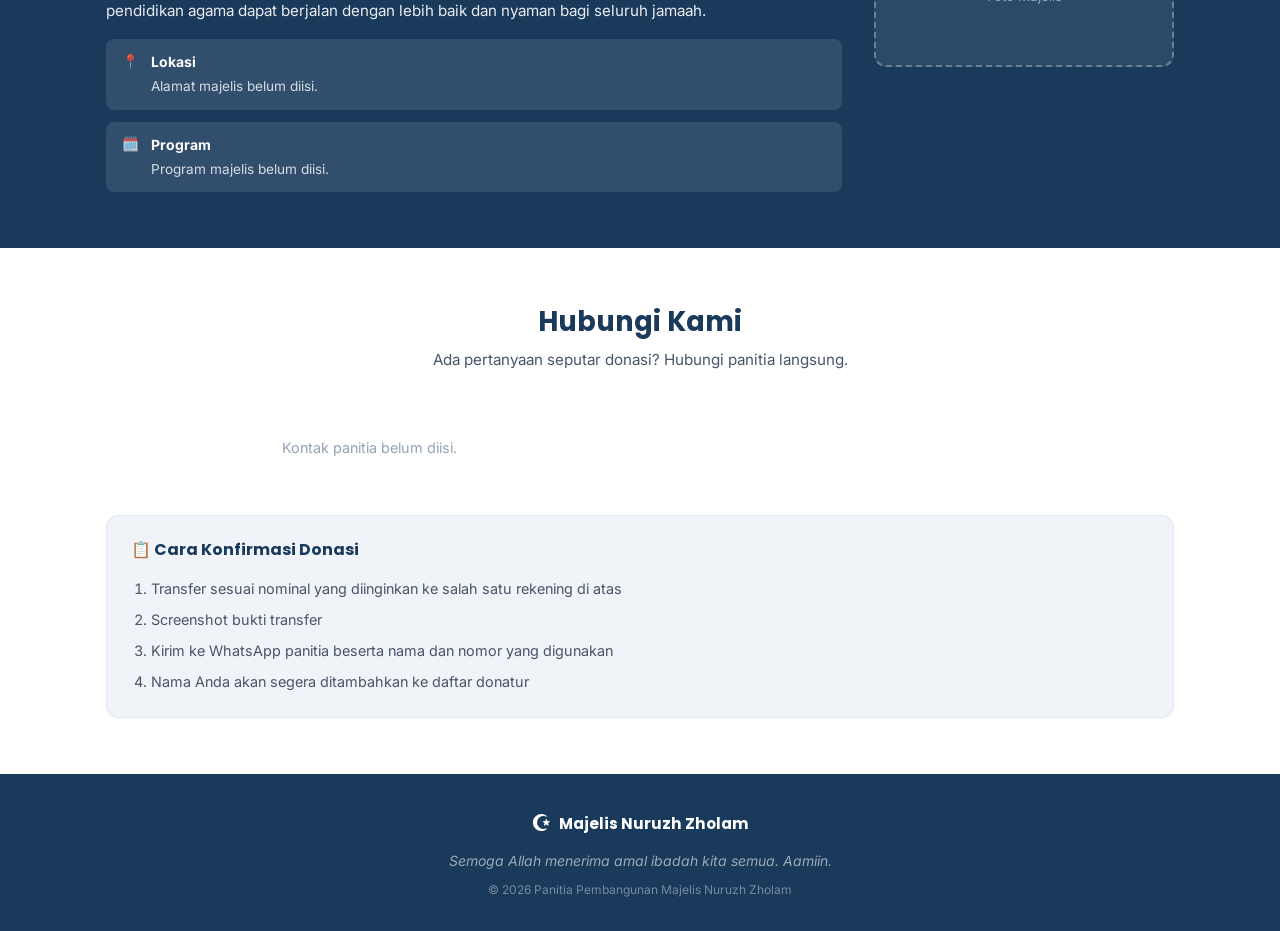
==== commit 2f592470: "first commit" ====
--- a/index.html
+++ b/index.html
@@ -4,7 +4,13 @@
   <meta charset="UTF-8" />
   <meta name="viewport" content="width=device-width, initial-scale=1.0" />
   <meta name="description" content="Donasi Pembangunan Majelis Nuruzh Zholam — Mari bersama membangun rumah Allah." />
+  <meta name="theme-color" content="#1a3a5c" />
+  <meta property="og:type" content="website" />
+  <meta property="og:locale" content="id_ID" />
+  <meta property="og:title" content="Donasi Pembangunan Majelis Nuruzh Zholam" />
+  <meta property="og:description" content="Mari bersama mewujudkan majelis yang layak untuk ibadah, pengajian, dan pembinaan umat." />
   <title>Donasi Majelis Nuruzh Zholam</title>
+  <link rel="icon" href="data:image/svg+xml,%3Csvg xmlns='http://www.w3.org/2000/svg' viewBox='0 0 64 64'%3E%3Crect width='64' height='64' rx='14' fill='%231a3a5c'/%3E%3Ctext x='32' y='43' text-anchor='middle' font-size='34' fill='white'%3E%E2%98%AA%3C/text%3E%3C/svg%3E" />
   <link rel="preconnect" href="https://fonts.googleapis.com" />
   <link rel="preconnect" href="https://fonts.gstatic.com" crossorigin />
   <link href="https://fonts.googleapis.com/css2?family=Poppins:wght@400;600;700;800&family=Inter:wght@400;500&display=swap" rel="stylesheet" />
@@ -19,12 +25,13 @@
         <span class="nav-logo">☪</span>
         <span class="nav-title">Majelis Nuruzh Zholam</span>
       </a>
-      <button class="hamburger" id="hamburger" aria-label="Buka menu">
+      <button class="hamburger" id="hamburger" aria-label="Buka menu" aria-controls="nav-menu" aria-expanded="false">
         <span></span><span></span><span></span>
       </button>
       <nav class="nav-menu" id="nav-menu">
         <a href="#beranda" class="nav-link">Beranda</a>
         <a href="#progress" class="nav-link">Progress</a>
+        <a href="#transparansi" class="nav-link">Transparansi</a>
         <a href="#donasi" class="nav-link">Cara Donasi</a>
         <a href="#galeri" class="nav-link">Galeri</a>
         <a href="#donatur" class="nav-link">Donatur</a>
@@ -72,7 +79,7 @@
           </div>
           <div class="stat stat-right">
             <span class="stat-label">Target</span>
-            <span class="stat-value">Rp 50.000.000</span>
+            <span class="stat-value" id="stat-target">Rp 0</span>
           </div>
         </div>
         <div class="progress-bar-wrap">
@@ -85,6 +92,39 @@
     </div>
   </section>
 
+  <!-- ===== TRANSPARANSI ===== -->
+  <section class="section" id="transparansi">
+    <div class="container">
+      <div class="section-header">
+        <h2 class="section-title">Transparansi Dana</h2>
+        <p class="section-subtitle">Ringkasan dana masuk, penggunaan, dan update pembangunan yang diperbarui panitia.</p>
+      </div>
+
+      <div class="transparency-layout">
+        <div class="transparency-panel">
+          <div class="panel-heading">
+            <h3>Ringkasan Dana</h3>
+            <span id="laporan-update">Belum diperbarui</span>
+          </div>
+          <div class="fund-grid" id="fund-grid">
+            <!-- Diisi dari script.js -->
+          </div>
+          <p class="transparency-note" id="laporan-catatan">Data laporan akan diperbarui oleh panitia.</p>
+        </div>
+
+        <div class="transparency-panel">
+          <div class="panel-heading">
+            <h3>Update Pembangunan</h3>
+            <span>Terbaru</span>
+          </div>
+          <div class="update-list" id="update-list">
+            <!-- Diisi dari script.js -->
+          </div>
+        </div>
+      </div>
+    </div>
+  </section>
+
   <!-- ===== CARA DONASI ===== -->
   <section class="section" id="donasi">
     <div class="container">
@@ -95,59 +135,24 @@
 
       <!-- Tab buttons -->
       <div class="tab-buttons" role="tablist">
-        <button class="tab-btn active" data-tab="bank" role="tab" aria-selected="true">🏦 Transfer Bank</button>
-        <button class="tab-btn" data-tab="qris" role="tab" aria-selected="false">📱 QRIS</button>
-        <button class="tab-btn" data-tab="ewallet" role="tab" aria-selected="false">💳 E-Wallet</button>
+        <button class="tab-btn active" id="tab-btn-bank" data-tab="bank" role="tab" aria-selected="true" aria-controls="tab-bank">🏦 Transfer Bank</button>
+        <button class="tab-btn" id="tab-btn-qris" data-tab="qris" role="tab" aria-selected="false" aria-controls="tab-qris">📱 QRIS</button>
+        <button class="tab-btn" id="tab-btn-ewallet" data-tab="ewallet" role="tab" aria-selected="false" aria-controls="tab-ewallet">💳 E-Wallet</button>
       </div>
 
       <!-- Tab: Bank -->
-      <div class="tab-content active" id="tab-bank">
-        <div class="bank-list">
-          <div class="bank-item">
-            <div class="bank-logo bank-bca">BCA</div>
-            <div class="bank-info">
-              <span class="bank-name">Bank BCA</span>
-              <span class="bank-number" id="bca-number">1234567890</span>
-              <span class="bank-atas-nama">a.n. Panitia Pembangunan Majelis</span>
-            </div>
-            <button class="btn-copy" onclick="copyText('bca-number', this)">Salin</button>
-          </div>
-          <div class="bank-item">
-            <div class="bank-logo bank-mandiri">MDR</div>
-            <div class="bank-info">
-              <span class="bank-name">Bank Mandiri</span>
-              <span class="bank-number" id="mandiri-number">0987654321</span>
-              <span class="bank-atas-nama">a.n. Panitia Pembangunan Majelis</span>
-            </div>
-            <button class="btn-copy" onclick="copyText('mandiri-number', this)">Salin</button>
-          </div>
-          <div class="bank-item">
-            <div class="bank-logo bank-bri">BRI</div>
-            <div class="bank-info">
-              <span class="bank-name">Bank BRI</span>
-              <span class="bank-number" id="bri-number">1122334455</span>
-              <span class="bank-atas-nama">a.n. Panitia Pembangunan Majelis</span>
-            </div>
-            <button class="btn-copy" onclick="copyText('bri-number', this)">Salin</button>
-          </div>
-          <div class="bank-item">
-            <div class="bank-logo bank-bni">BNI</div>
-            <div class="bank-info">
-              <span class="bank-name">Bank BNI</span>
-              <span class="bank-number" id="bni-number">5566778899</span>
-              <span class="bank-atas-nama">a.n. Panitia Pembangunan Majelis</span>
-            </div>
-            <button class="btn-copy" onclick="copyText('bni-number', this)">Salin</button>
-          </div>
+      <div class="tab-content active" id="tab-bank" role="tabpanel" aria-labelledby="tab-btn-bank">
+        <div class="bank-list" id="bank-list">
+          <!-- Diisi dari script.js -->
         </div>
         <p class="donasi-note">📋 Setelah transfer, konfirmasi ke panitia via WhatsApp agar tercatat sebagai donatur.</p>
       </div>
 
       <!-- Tab: QRIS -->
-      <div class="tab-content" id="tab-qris">
+      <div class="tab-content" id="tab-qris" role="tabpanel" aria-labelledby="tab-btn-qris" hidden>
         <div class="qris-wrap">
           <div class="qris-img-wrap">
-            <img src="images/qris.png" alt="QRIS Donasi Majelis Nuruzh Zholam" class="qris-img" onerror="this.parentElement.innerHTML='<div class=qris-placeholder>📷<br/>Letakkan file<br/>images/qris.png<br/>di sini</div>'" />
+            <img id="qris-img" alt="QRIS Donasi Majelis Nuruzh Zholam" class="qris-img" />
           </div>
           <div class="qris-info">
             <h3>Scan QRIS</h3>
@@ -165,35 +170,9 @@
       </div>
 
       <!-- Tab: E-Wallet -->
-      <div class="tab-content" id="tab-ewallet">
-        <div class="ewallet-list">
-          <div class="ewallet-item">
-            <div class="ewallet-logo gopay">G</div>
-            <div class="ewallet-info">
-              <span class="ewallet-name">GoPay</span>
-              <span class="ewallet-number" id="gopay-number">08123456789</span>
-              <span class="ewallet-atas-nama">a.n. Nama Panitia</span>
-            </div>
-            <button class="btn-copy" onclick="copyText('gopay-number', this)">Salin</button>
-          </div>
-          <div class="ewallet-item">
-            <div class="ewallet-logo ovo">O</div>
-            <div class="ewallet-info">
-              <span class="ewallet-name">OVO</span>
-              <span class="ewallet-number" id="ovo-number">08123456789</span>
-              <span class="ewallet-atas-nama">a.n. Nama Panitia</span>
-            </div>
-            <button class="btn-copy" onclick="copyText('ovo-number', this)">Salin</button>
-          </div>
-          <div class="ewallet-item">
-            <div class="ewallet-logo dana">D</div>
-            <div class="ewallet-info">
-              <span class="ewallet-name">DANA</span>
-              <span class="ewallet-number" id="dana-number">08123456789</span>
-              <span class="ewallet-atas-nama">a.n. Nama Panitia</span>
-            </div>
-            <button class="btn-copy" onclick="copyText('dana-number', this)">Salin</button>
-          </div>
+      <div class="tab-content" id="tab-ewallet" role="tabpanel" aria-labelledby="tab-btn-ewallet" hidden>
+        <div class="ewallet-list" id="ewallet-list">
+          <!-- Diisi dari script.js -->
         </div>
         <p class="donasi-note">📋 Setelah transfer, konfirmasi ke panitia via WhatsApp agar tercatat sebagai donatur.</p>
       </div>
@@ -250,19 +229,19 @@
               <span class="info-icon">📍</span>
               <div>
                 <strong>Lokasi</strong>
-                <span>Alamat Majelis, Kota/Kabupaten, Provinsi</span>
+                <span id="majelis-alamat">Alamat majelis belum diisi</span>
               </div>
             </div>
             <div class="info-item">
               <span class="info-icon">🗓️</span>
               <div>
                 <strong>Program</strong>
-                <span>Pengajian rutin setiap Minggu & Kamis malam</span>
+                <span id="majelis-program">Pengajian rutin setiap Minggu & Kamis malam</span>
               </div>
             </div>
           </div>
         </div>
-        <div class="tentang-img-wrap">
+        <div class="tentang-img-wrap" id="majelis-photo-wrap">
           <div class="tentang-img-placeholder">
             <span>🕌</span>
             <p>Foto Majelis</p>
@@ -279,23 +258,8 @@
         <h2 class="section-title">Hubungi Kami</h2>
         <p class="section-subtitle">Ada pertanyaan seputar donasi? Hubungi panitia langsung.</p>
       </div>
-      <div class="kontak-grid">
-        <div class="kontak-card">
-          <div class="kontak-icon">📞</div>
-          <h3>Panitia Pembangunan</h3>
-          <p>Nama Ketua Panitia</p>
-          <a href="https://wa.me/6281234567890?text=Assalamualaikum%2C%20saya%20ingin%20berdonasi%20untuk%20pembangunan%20Majelis%20Nuruzh%20Zholam" class="btn btn-whatsapp" target="_blank" rel="noopener">
-            💬 Chat WhatsApp
-          </a>
-        </div>
-        <div class="kontak-card">
-          <div class="kontak-icon">📞</div>
-          <h3>Sekretaris</h3>
-          <p>Nama Sekretaris</p>
-          <a href="https://wa.me/6281234567891?text=Assalamualaikum%2C%20saya%20ingin%20berdonasi%20untuk%20pembangunan%20Majelis%20Nuruzh%20Zholam" class="btn btn-whatsapp" target="_blank" rel="noopener">
-            💬 Chat WhatsApp
-          </a>
-        </div>
+      <div class="kontak-grid" id="kontak-grid">
+        <!-- Diisi dari script.js -->
       </div>
       <div class="konfirmasi-box">
         <h3>📋 Cara Konfirmasi Donasi</h3>
@@ -321,6 +285,9 @@
     </div>
   </footer>
 
+  <script src="https://cdn.jsdelivr.net/npm/@supabase/supabase-js@2"></script>
+  <script src="supabase-config.js"></script>
   <script src="script.js"></script>
+  <script src="analytics.js" defer></script>
 </body>
 </html>
--- a/style.css
+++ b/style.css
@@ -321,6 +321,120 @@
 }
 
 /* ===================================================
+   TRANSPARANSI
+   =================================================== */
+.transparency-layout {
+  display: grid;
+  grid-template-columns: 1fr;
+  gap: 1rem;
+}
+
+.transparency-panel {
+  background: var(--white);
+  border: 1.5px solid var(--gray-100);
+  border-radius: var(--radius);
+  padding: 1.25rem;
+  box-shadow: var(--shadow);
+}
+
+.panel-heading {
+  display: flex;
+  align-items: flex-start;
+  justify-content: space-between;
+  gap: 1rem;
+  margin-bottom: 1rem;
+}
+
+.panel-heading h3 {
+  color: var(--blue-dark);
+  font-size: 1rem;
+}
+
+.panel-heading span {
+  color: var(--gray-600);
+  font-size: .75rem;
+  font-weight: 700;
+  text-align: right;
+  text-transform: uppercase;
+  letter-spacing: .04em;
+}
+
+.fund-grid {
+  display: grid;
+  grid-template-columns: 1fr;
+  gap: .75rem;
+}
+
+.fund-card {
+  border-radius: var(--radius-sm);
+  padding: .9rem 1rem;
+  border: 1px solid var(--gray-100);
+  background: var(--gray-50);
+}
+
+.fund-card span {
+  display: block;
+  color: var(--gray-600);
+  font-size: .75rem;
+  font-weight: 700;
+  text-transform: uppercase;
+  letter-spacing: .04em;
+  margin-bottom: .2rem;
+}
+
+.fund-card strong {
+  color: var(--blue-dark);
+  font-family: 'Poppins', sans-serif;
+  font-size: 1.05rem;
+}
+
+.fund-primary { background: var(--blue-bg); border-color: rgba(37,99,235,.18); }
+.fund-success { background: #ecfdf5; border-color: rgba(22,163,74,.18); }
+.fund-warning { background: #fff7ed; border-color: rgba(247,127,0,.2); }
+
+.transparency-note {
+  margin-top: 1rem;
+  color: var(--gray-600);
+  font-size: .85rem;
+}
+
+.update-list {
+  display: flex;
+  flex-direction: column;
+  gap: .9rem;
+}
+
+.update-item {
+  border-left: 3px solid var(--blue);
+  padding-left: .85rem;
+}
+
+.update-item time {
+  color: var(--gray-600);
+  font-size: .75rem;
+  font-weight: 700;
+  text-transform: uppercase;
+  letter-spacing: .04em;
+}
+
+.update-item h4 {
+  color: var(--blue-dark);
+  font-size: .95rem;
+  margin: .2rem 0;
+}
+
+.update-item p,
+.update-empty {
+  color: var(--gray-600);
+  font-size: .875rem;
+}
+
+@media (min-width: 700px) {
+  .transparency-layout { grid-template-columns: minmax(0, 1.1fr) minmax(0, .9fr); }
+  .fund-grid { grid-template-columns: repeat(2, minmax(0, 1fr)); }
+}
+
+/* ===================================================
    CARA DONASI — Tabs
    =================================================== */
 .tab-buttons {
@@ -414,6 +528,20 @@
   color: var(--white);
 }
 .btn-copy.copied { background: var(--green); border-color: var(--green); }
+.btn-copy:disabled {
+  cursor: not-allowed;
+  border-color: var(--gray-100);
+  background: var(--gray-50);
+  color: var(--gray-400);
+}
+
+.btn-disabled {
+  cursor: not-allowed;
+  opacity: .65;
+  pointer-events: none;
+}
+
+.text-muted { color: var(--gray-400); }
 
 .donasi-note {
   background: var(--blue-bg);
@@ -761,6 +889,14 @@
   font-size: .85rem;
 }
 .tentang-img-placeholder span { font-size: 3rem; }
+.tentang-img {
+  width: 100%;
+  max-width: 320px;
+  aspect-ratio: 4/3;
+  object-fit: cover;
+  border-radius: var(--radius);
+  border: 1px solid rgba(255,255,255,.18);
+}
 
 @media (min-width: 768px) {
   .tentang-wrap { flex-direction: row; align-items: flex-start; }
@@ -867,3 +1003,406 @@
 
 /* Body padding for fixed navbar */
 body { padding-top: 60px; }
+
+/* ===================================================
+   ADMIN
+   =================================================== */
+.admin-body {
+  padding-top: 0;
+  background: #f8fafc;
+}
+
+.admin-shell {
+  min-height: 100svh;
+}
+
+.admin-login[hidden],
+.admin-dashboard[hidden] {
+  display: none !important;
+}
+
+.admin-login {
+  min-height: 100svh;
+  display: grid;
+  place-items: center;
+  padding: 1rem;
+  background: linear-gradient(135deg, var(--blue-dark), #0f766e);
+}
+
+.admin-login-card,
+.admin-card,
+.admin-summary-card,
+.admin-modal-card {
+  background: var(--white);
+  border: 1px solid var(--gray-100);
+  border-radius: var(--radius-sm);
+  box-shadow: var(--shadow);
+}
+
+.admin-login-card {
+  width: min(100%, 420px);
+  padding: 1.5rem;
+}
+
+.admin-login-card h1,
+.admin-header h1,
+.admin-card h2,
+.admin-modal-card h2 {
+  color: var(--blue-dark);
+}
+
+.admin-login-card h1,
+.admin-header h1 {
+  font-size: 1.55rem;
+  margin-bottom: .4rem;
+}
+
+.admin-login-card p,
+.admin-muted {
+  color: var(--gray-600);
+  font-size: .9rem;
+}
+
+.admin-kicker {
+  color: var(--blue);
+  font-size: .75rem;
+  font-weight: 800;
+  letter-spacing: .08em;
+  text-transform: uppercase;
+  margin-bottom: .25rem;
+}
+
+.admin-dashboard {
+  width: min(100%, 1180px);
+  margin: 0 auto;
+  padding: 1rem;
+}
+
+.admin-header {
+  display: flex;
+  flex-direction: column;
+  gap: 1rem;
+  margin-bottom: 1rem;
+}
+
+.admin-header-actions,
+.admin-card-head,
+.admin-modal-actions,
+.admin-row-actions {
+  display: flex;
+  align-items: center;
+  gap: .5rem;
+  flex-wrap: wrap;
+}
+
+.admin-card-head {
+  justify-content: space-between;
+  margin-bottom: 1rem;
+}
+
+.admin-tabs {
+  display: flex;
+  gap: .5rem;
+  overflow-x: auto;
+  padding: .25rem 0 1rem;
+  margin-bottom: .5rem;
+}
+
+.admin-tab {
+  flex: 0 0 auto;
+  border: 1px solid var(--gray-100);
+  background: var(--white);
+  color: var(--gray-600);
+  border-radius: 999px;
+  padding: .55rem .9rem;
+  font-weight: 700;
+  font-size: .82rem;
+}
+
+.admin-tab.active {
+  background: var(--blue-dark);
+  color: var(--white);
+  border-color: var(--blue-dark);
+}
+
+.admin-panel {
+  display: none;
+}
+
+.admin-panel.active {
+  display: block;
+}
+
+.admin-card {
+  padding: 1rem;
+}
+
+.admin-grid,
+.admin-summary-grid {
+  display: grid;
+  grid-template-columns: 1fr;
+  gap: .8rem;
+}
+
+.admin-summary-card {
+  padding: 1rem;
+}
+
+.admin-summary-card span {
+  display: block;
+  color: var(--gray-600);
+  font-size: .75rem;
+  font-weight: 800;
+  text-transform: uppercase;
+  letter-spacing: .05em;
+  margin-bottom: .3rem;
+}
+
+.admin-summary-card strong {
+  color: var(--blue-dark);
+  font-family: 'Poppins', sans-serif;
+  font-size: 1.25rem;
+}
+
+.admin-form {
+  display: flex;
+  flex-direction: column;
+  gap: .85rem;
+  margin-top: 1rem;
+}
+
+.admin-form-grid {
+  display: grid;
+  grid-template-columns: 1fr;
+}
+
+.admin-form label {
+  display: flex;
+  flex-direction: column;
+  gap: .35rem;
+  color: var(--gray-800);
+  font-weight: 700;
+  font-size: .86rem;
+}
+
+.admin-form input,
+.admin-form select,
+.admin-form textarea {
+  width: 100%;
+  border: 1.5px solid var(--gray-100);
+  border-radius: var(--radius-sm);
+  padding: .7rem .75rem;
+  color: var(--gray-800);
+  font: inherit;
+  font-weight: 500;
+  background: var(--white);
+}
+
+.admin-form textarea {
+  resize: vertical;
+}
+
+.admin-check {
+  flex-direction: row !important;
+  align-items: center;
+}
+
+.admin-check input {
+  width: auto;
+}
+
+.admin-btn,
+.admin-link-btn,
+.admin-icon-btn {
+  border: 0;
+  border-radius: var(--radius-sm);
+  font-weight: 800;
+  transition: transform var(--transition), background var(--transition), color var(--transition);
+}
+
+.admin-btn {
+  display: inline-flex;
+  align-items: center;
+  justify-content: center;
+  min-height: 42px;
+  padding: .65rem 1rem;
+}
+
+.admin-btn:active,
+.admin-link-btn:active,
+.admin-icon-btn:active {
+  transform: scale(.98);
+}
+
+.admin-btn-primary {
+  background: var(--blue-dark);
+  color: var(--white);
+}
+
+.admin-btn-light {
+  background: var(--gray-100);
+  color: var(--blue-dark);
+}
+
+.admin-btn-danger {
+  background: #fee2e2;
+  color: #991b1b;
+}
+
+.admin-link-btn {
+  background: transparent;
+  color: var(--blue);
+  padding: .25rem .2rem;
+  font-size: .82rem;
+}
+
+.admin-link-btn.danger {
+  color: #dc2626;
+}
+
+.admin-icon-btn {
+  width: 36px;
+  height: 36px;
+  background: var(--gray-100);
+  color: var(--gray-800);
+}
+
+.admin-table-wrap {
+  overflow-x: auto;
+}
+
+.admin-table {
+  width: 100%;
+  border-collapse: collapse;
+  min-width: 680px;
+}
+
+.admin-table th,
+.admin-table td {
+  padding: .75rem;
+  border-bottom: 1px solid var(--gray-100);
+  text-align: left;
+  vertical-align: top;
+  font-size: .88rem;
+}
+
+.admin-table th {
+  color: var(--gray-600);
+  font-size: .75rem;
+  letter-spacing: .05em;
+  text-transform: uppercase;
+}
+
+.admin-empty {
+  color: var(--gray-600);
+  text-align: center !important;
+}
+
+.admin-warning {
+  border: 1px solid #fed7aa;
+  background: #fff7ed;
+  color: #9a3412;
+  border-radius: var(--radius-sm);
+  padding: 1rem;
+}
+
+.admin-warning strong,
+.admin-warning p {
+  display: block;
+  margin-bottom: .65rem;
+}
+
+.admin-warning p {
+  color: #9a3412;
+  font-size: .9rem;
+}
+
+.admin-gallery-grid {
+  display: grid;
+  grid-template-columns: 1fr;
+  gap: 1rem;
+}
+
+.admin-gallery-item {
+  border: 1px solid var(--gray-100);
+  border-radius: var(--radius-sm);
+  overflow: hidden;
+  background: var(--white);
+}
+
+.admin-gallery-item img {
+  width: 100%;
+  aspect-ratio: 16/10;
+  object-fit: cover;
+  background: var(--gray-50);
+}
+
+.admin-gallery-item div {
+  padding: .75rem;
+}
+
+.admin-gallery-item strong,
+.admin-gallery-item span {
+  display: block;
+}
+
+.admin-gallery-item span {
+  color: var(--gray-600);
+  font-size: .8rem;
+  margin-top: .2rem;
+}
+
+.admin-modal {
+  border: 0;
+  padding: 0;
+  background: transparent;
+  width: min(92vw, 560px);
+}
+
+.admin-modal::backdrop {
+  background: rgba(15, 23, 42, .62);
+}
+
+.admin-modal-card {
+  padding: 1rem;
+}
+
+.admin-modal-actions {
+  justify-content: flex-end;
+  margin-top: 1rem;
+}
+
+.admin-toast {
+  position: fixed;
+  right: 1rem;
+  bottom: 1rem;
+  z-index: 9999;
+  background: var(--gray-800);
+  color: var(--white);
+  border-radius: var(--radius-sm);
+  padding: .75rem 1rem;
+  font-weight: 700;
+  box-shadow: var(--shadow-md);
+  transform: translateY(120px);
+  opacity: 0;
+  transition: transform .25s ease, opacity .25s ease;
+  max-width: min(90vw, 420px);
+}
+
+.admin-toast.show {
+  transform: translateY(0);
+  opacity: 1;
+}
+
+.admin-toast.error {
+  background: #991b1b;
+}
+
+@media (min-width: 700px) {
+  .admin-dashboard { padding: 1.5rem; }
+  .admin-header { flex-direction: row; justify-content: space-between; align-items: center; }
+  .admin-summary-grid { grid-template-columns: repeat(3, minmax(0, 1fr)); }
+  .admin-form-grid { grid-template-columns: repeat(2, minmax(0, 1fr)); }
+  .admin-span-2 { grid-column: span 2; }
+  .admin-gallery-grid { grid-template-columns: repeat(3, minmax(0, 1fr)); }
+}
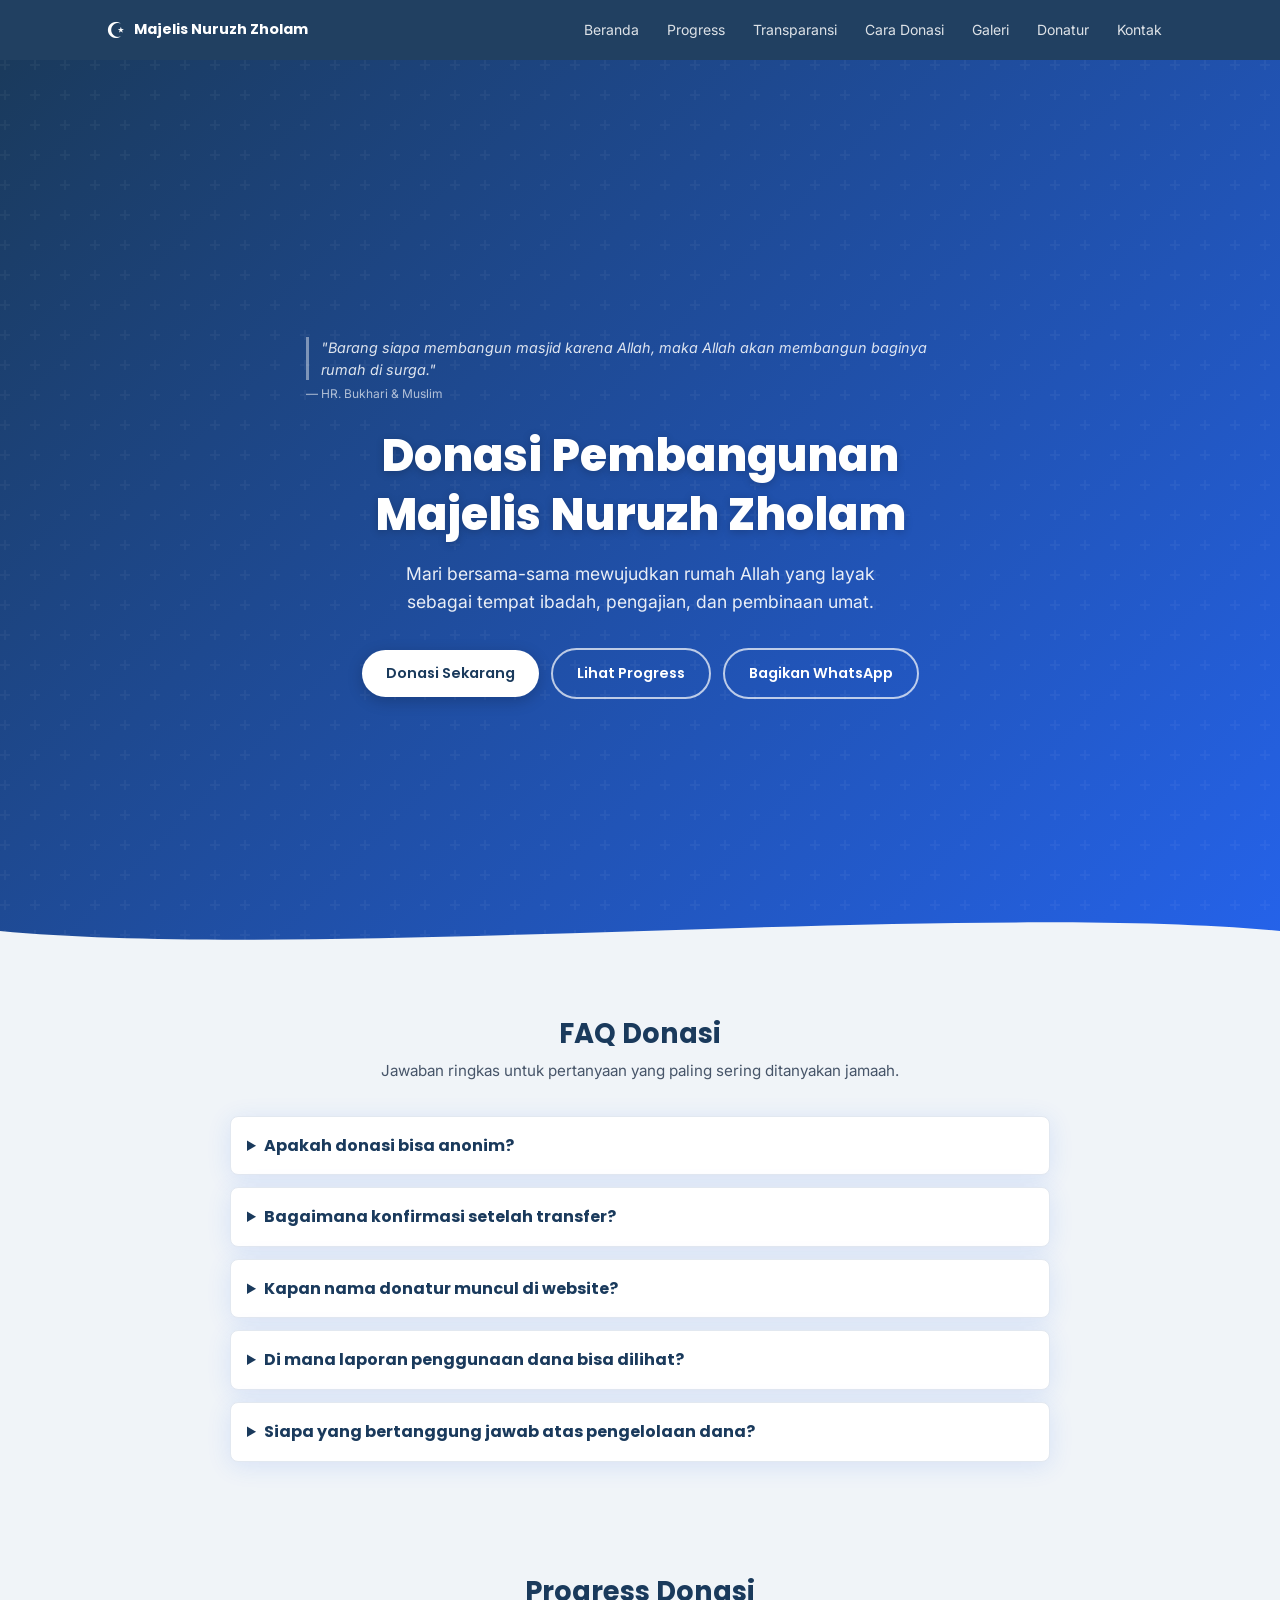
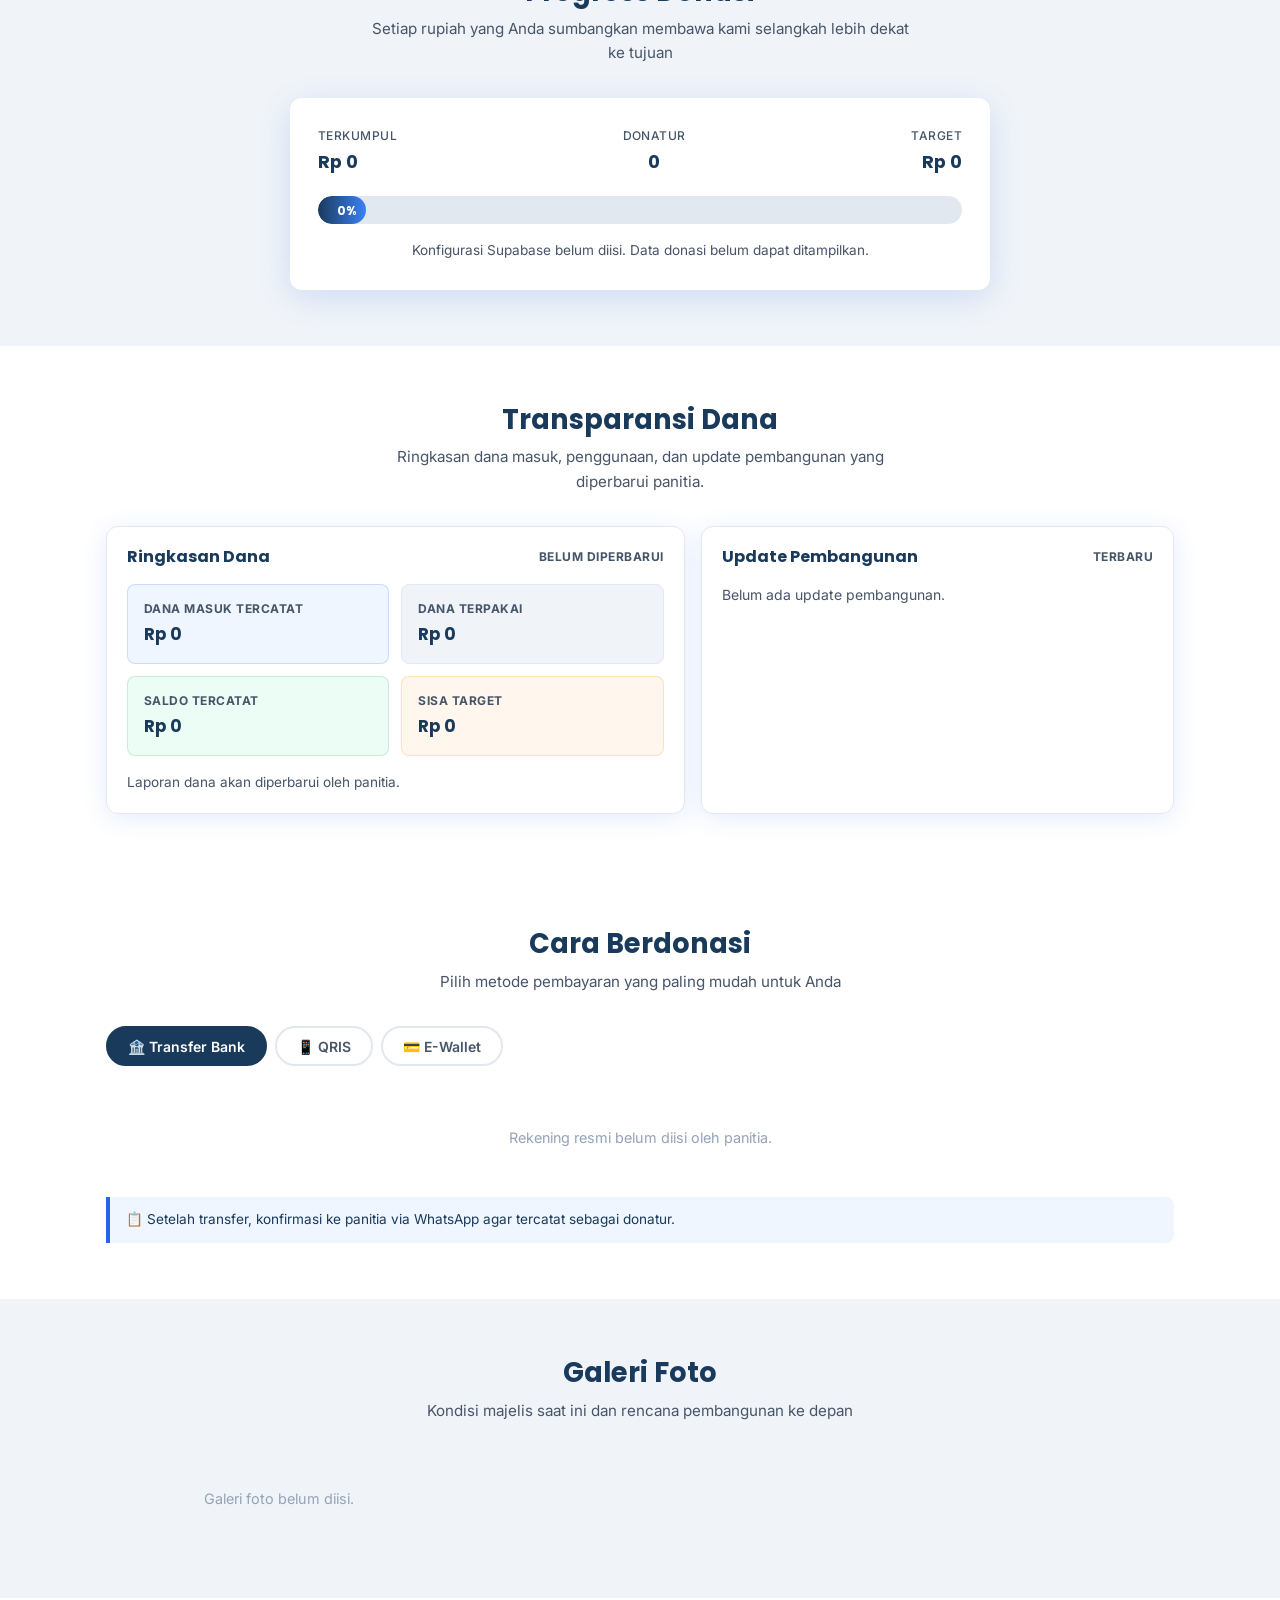
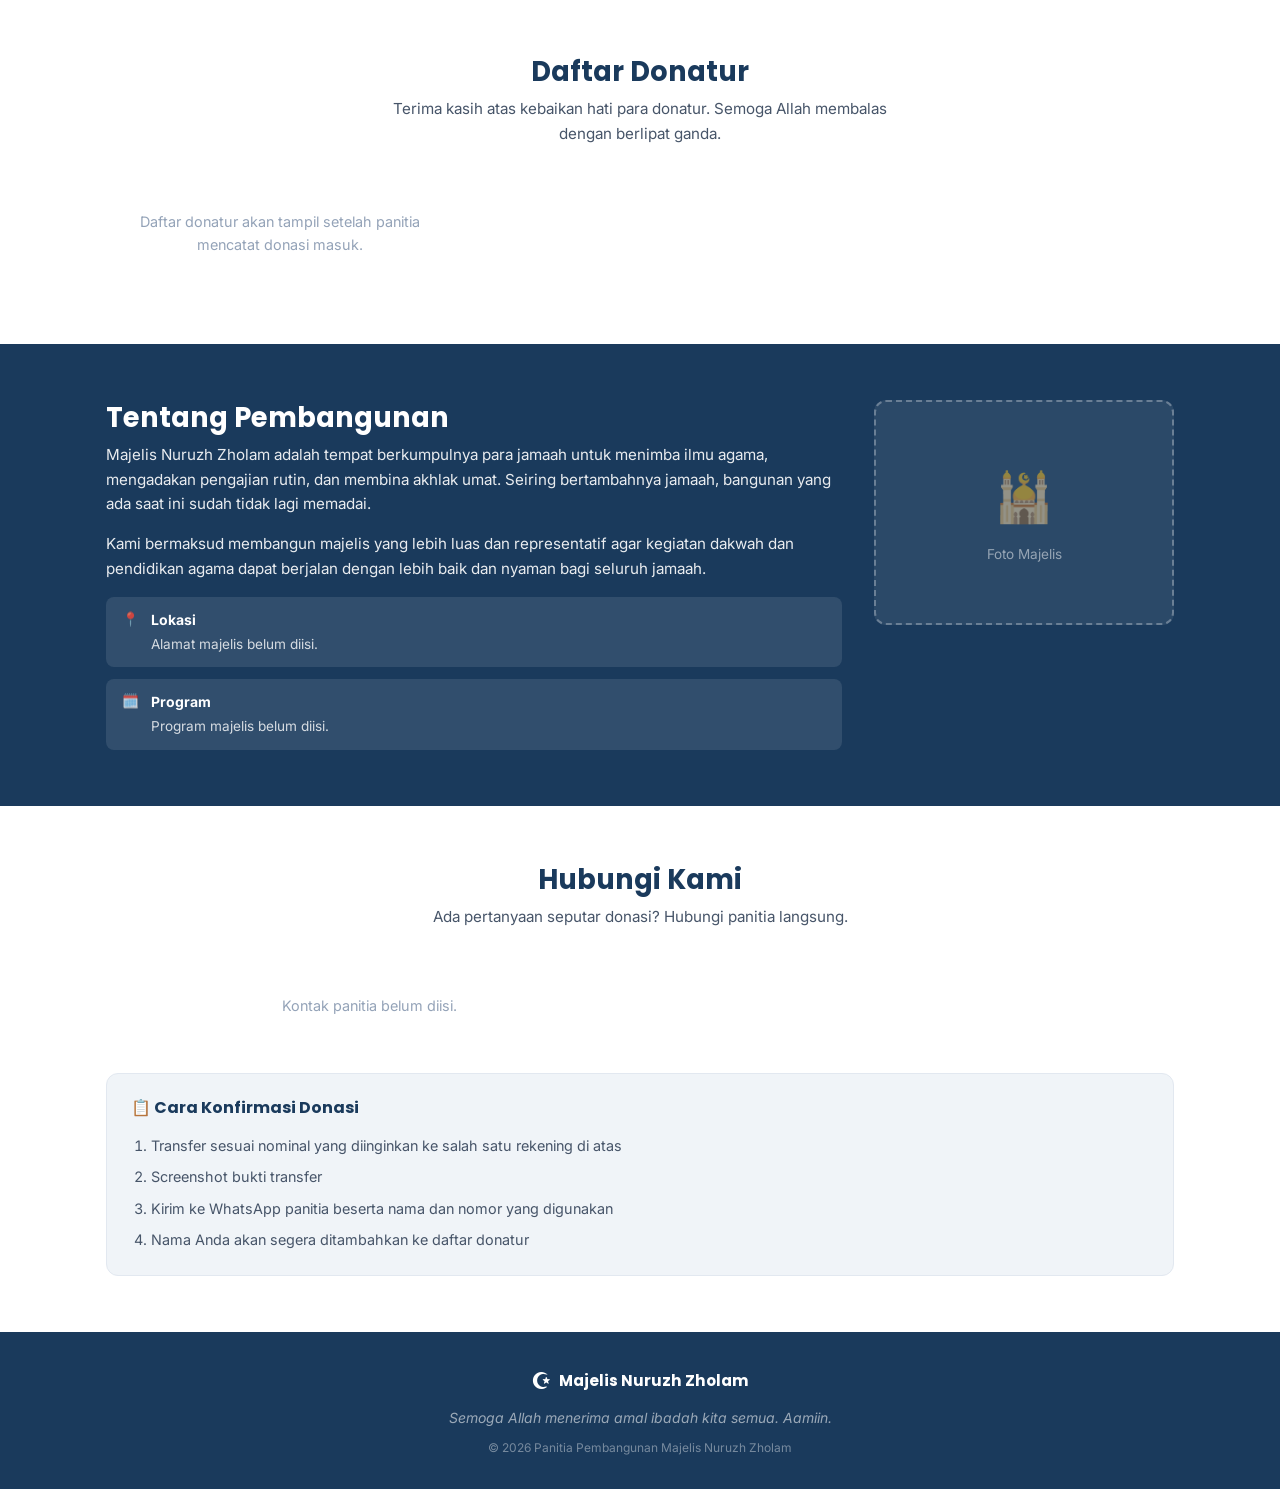
==== commit 2b87d693: "implementasi rencana pengembangan lanjutan" ====
--- a/index.html
+++ b/index.html
@@ -9,6 +9,8 @@
   <meta property="og:locale" content="id_ID" />
   <meta property="og:title" content="Donasi Pembangunan Majelis Nuruzh Zholam" />
   <meta property="og:description" content="Mari bersama mewujudkan majelis yang layak untuk ibadah, pengajian, dan pembinaan umat." />
+  <meta property="og:image" content="https://domain.com/images/og-cover.jpg" />
+  <meta property="og:url" content="https://domain.com" />
   <title>Donasi Majelis Nuruzh Zholam</title>
   <link rel="icon" href="data:image/svg+xml,%3Csvg xmlns='http://www.w3.org/2000/svg' viewBox='0 0 64 64'%3E%3Crect width='64' height='64' rx='14' fill='%231a3a5c'/%3E%3Ctext x='32' y='43' text-anchor='middle' font-size='34' fill='white'%3E%E2%98%AA%3C/text%3E%3C/svg%3E" />
   <link rel="preconnect" href="https://fonts.googleapis.com" />
@@ -51,12 +53,45 @@
       <div class="hero-actions">
         <a href="#donasi" class="btn btn-primary">Donasi Sekarang</a>
         <a href="#progress" class="btn btn-outline">Lihat Progress</a>
+        <a href="#" class="btn btn-outline" id="share-whatsapp" target="_blank" rel="noopener">Bagikan WhatsApp</a>
       </div>
     </div>
     <div class="hero-wave">
       <svg viewBox="0 0 1440 80" preserveAspectRatio="none" xmlns="http://www.w3.org/2000/svg">
         <path d="M0,40 C360,80 1080,0 1440,40 L1440,80 L0,80 Z" fill="#f0f4f8"/>
       </svg>
+    </div>
+  </section>
+
+  <!-- ===== FAQ ===== -->
+  <section class="section bg-light" id="faq">
+    <div class="container">
+      <div class="section-header">
+        <h2 class="section-title">FAQ Donasi</h2>
+        <p class="section-subtitle">Jawaban ringkas untuk pertanyaan yang paling sering ditanyakan jamaah.</p>
+      </div>
+      <div class="faq-list">
+        <details class="faq-item">
+          <summary>Apakah donasi bisa anonim?</summary>
+          <p>Bisa. Panitia dapat mencatat donatur sebagai Hamba Allah bila donatur ingin namanya tidak ditampilkan.</p>
+        </details>
+        <details class="faq-item">
+          <summary>Bagaimana konfirmasi setelah transfer?</summary>
+          <p>Kirim bukti transfer ke WhatsApp panitia dengan nama, nominal, dan tanggal transfer.</p>
+        </details>
+        <details class="faq-item">
+          <summary>Kapan nama donatur muncul di website?</summary>
+          <p>Nama muncul setelah panitia memverifikasi transfer dan mencatatnya di dashboard admin.</p>
+        </details>
+        <details class="faq-item">
+          <summary>Di mana laporan penggunaan dana bisa dilihat?</summary>
+          <p>Ringkasan dana dan update pembangunan tersedia di bagian Transparansi Dana halaman ini.</p>
+        </details>
+        <details class="faq-item">
+          <summary>Siapa yang bertanggung jawab atas pengelolaan dana?</summary>
+          <p>Dana dikelola oleh panitia pembangunan Majelis Nuruzh Zholam dan diperbarui secara berkala.</p>
+        </details>
+      </div>
     </div>
   </section>
 
@@ -287,6 +322,7 @@
 
   <script src="https://cdn.jsdelivr.net/npm/@supabase/supabase-js@2"></script>
   <script src="supabase-config.js"></script>
+  <script src="utils.js"></script>
   <script src="script.js"></script>
   <script src="analytics.js" defer></script>
 </body>
--- a/style.css
+++ b/style.css
@@ -947,6 +947,38 @@
 }
 
 /* ===================================================
+   FAQ
+   =================================================== */
+.faq-list {
+  display: grid;
+  gap: .75rem;
+  max-width: 820px;
+  margin: 0 auto;
+}
+
+.faq-item {
+  background: var(--white);
+  border: 1px solid var(--gray-100);
+  border-radius: var(--radius-sm);
+  box-shadow: var(--shadow);
+  overflow: hidden;
+}
+
+.faq-item summary {
+  cursor: pointer;
+  color: var(--blue-dark);
+  font-family: 'Poppins', sans-serif;
+  font-weight: 700;
+  padding: 1rem;
+}
+
+.faq-item p {
+  color: var(--gray-600);
+  padding: 0 1rem 1rem;
+  font-size: .92rem;
+}
+
+/* ===================================================
    FOOTER
    =================================================== */
 .footer {
@@ -1086,6 +1118,7 @@
 }
 
 .admin-header-actions,
+.admin-card-actions,
 .admin-card-head,
 .admin-modal-actions,
 .admin-row-actions {
@@ -1098,6 +1131,10 @@
 .admin-card-head {
   justify-content: space-between;
   margin-bottom: 1rem;
+}
+
+.admin-card-actions {
+  justify-content: flex-end;
 }
 
 .admin-tabs {
@@ -1200,6 +1237,30 @@
 
 .admin-form textarea {
   resize: vertical;
+}
+
+.admin-toolbar {
+  margin-bottom: 1rem;
+}
+
+.admin-toolbar label {
+  display: flex;
+  flex-direction: column;
+  gap: .35rem;
+  color: var(--gray-800);
+  font-weight: 700;
+  font-size: .86rem;
+}
+
+.admin-toolbar input {
+  width: min(100%, 340px);
+  border: 1.5px solid var(--gray-100);
+  border-radius: var(--radius-sm);
+  padding: .7rem .75rem;
+  color: var(--gray-800);
+  font: inherit;
+  font-weight: 500;
+  background: var(--white);
 }
 
 .admin-check {
@@ -1298,6 +1359,23 @@
   text-align: center !important;
 }
 
+.admin-pagination {
+  display: flex;
+  align-items: center;
+  justify-content: space-between;
+  gap: .75rem;
+  flex-wrap: wrap;
+  margin-top: 1rem;
+  color: var(--gray-600);
+  font-size: .88rem;
+  font-weight: 700;
+}
+
+.admin-pagination .admin-btn:disabled {
+  cursor: not-allowed;
+  opacity: .5;
+}
+
 .admin-warning {
   border: 1px solid #fed7aa;
   background: #fff7ed;
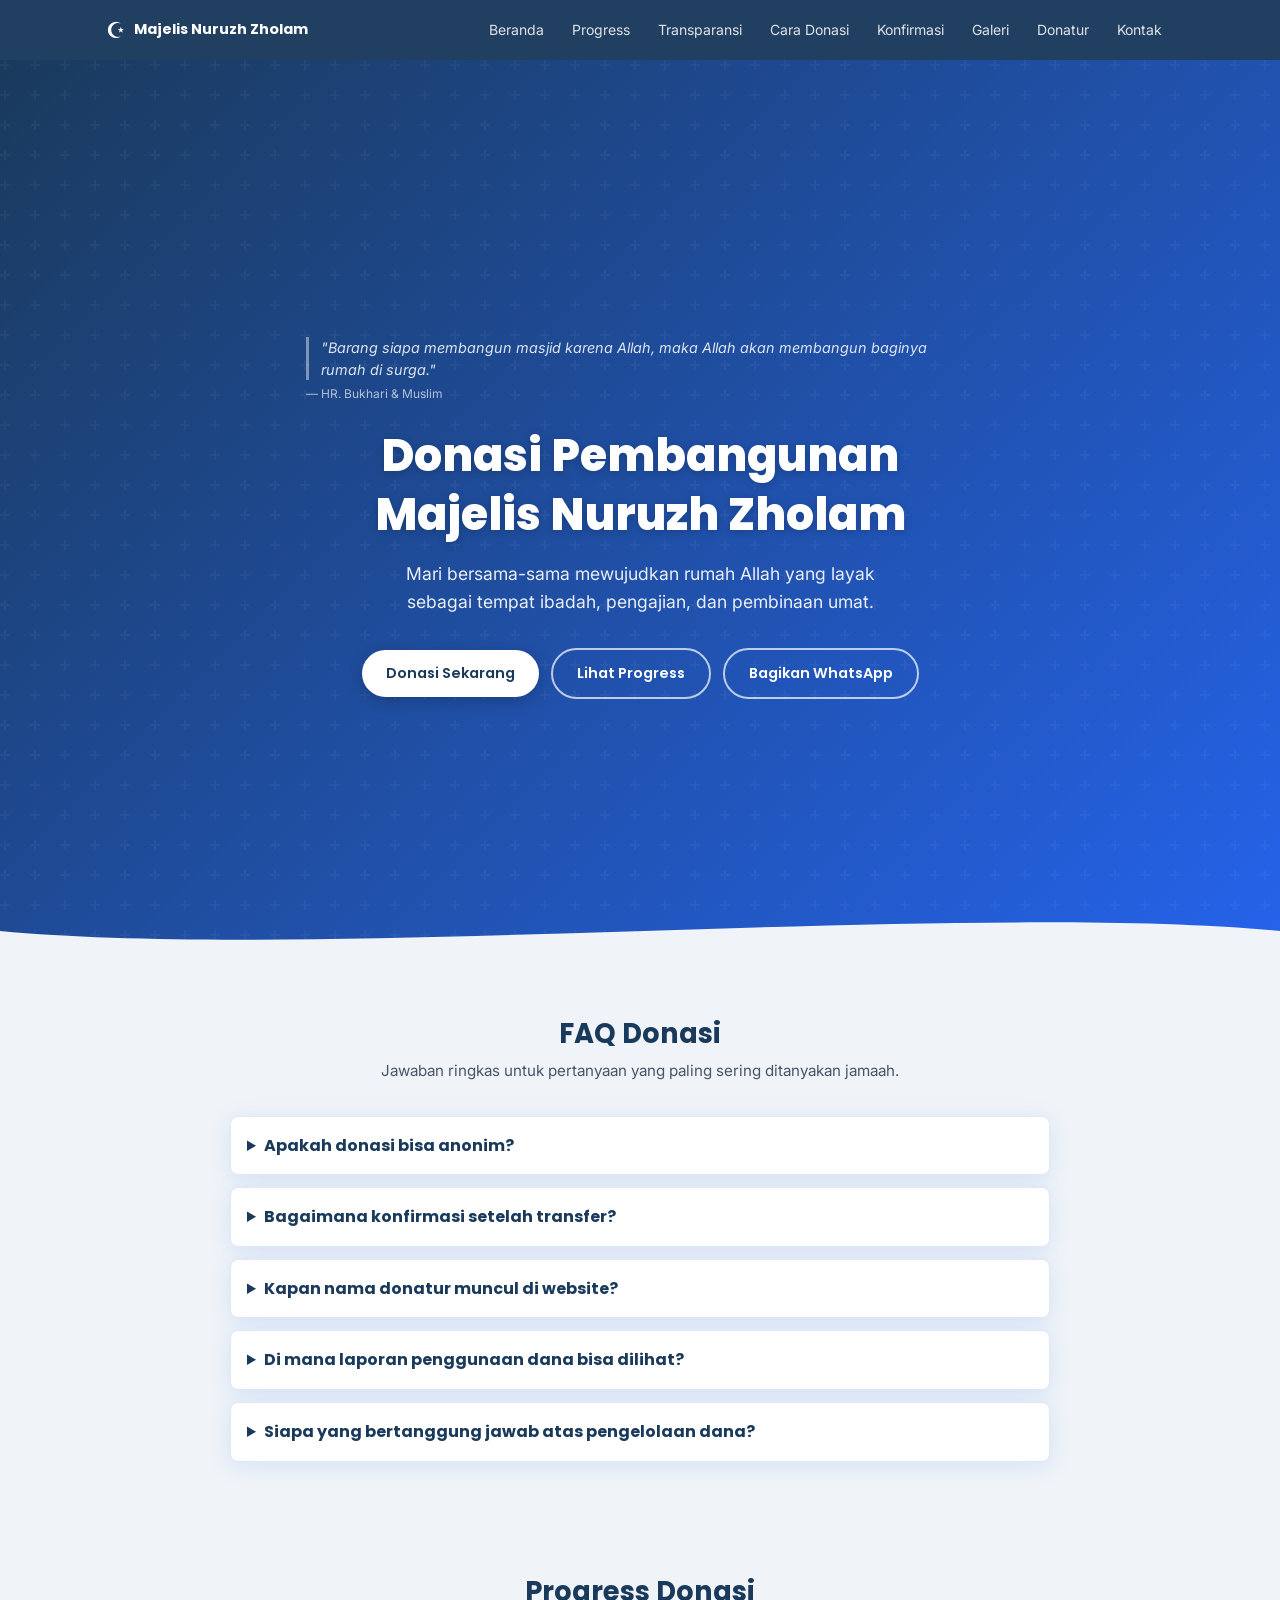
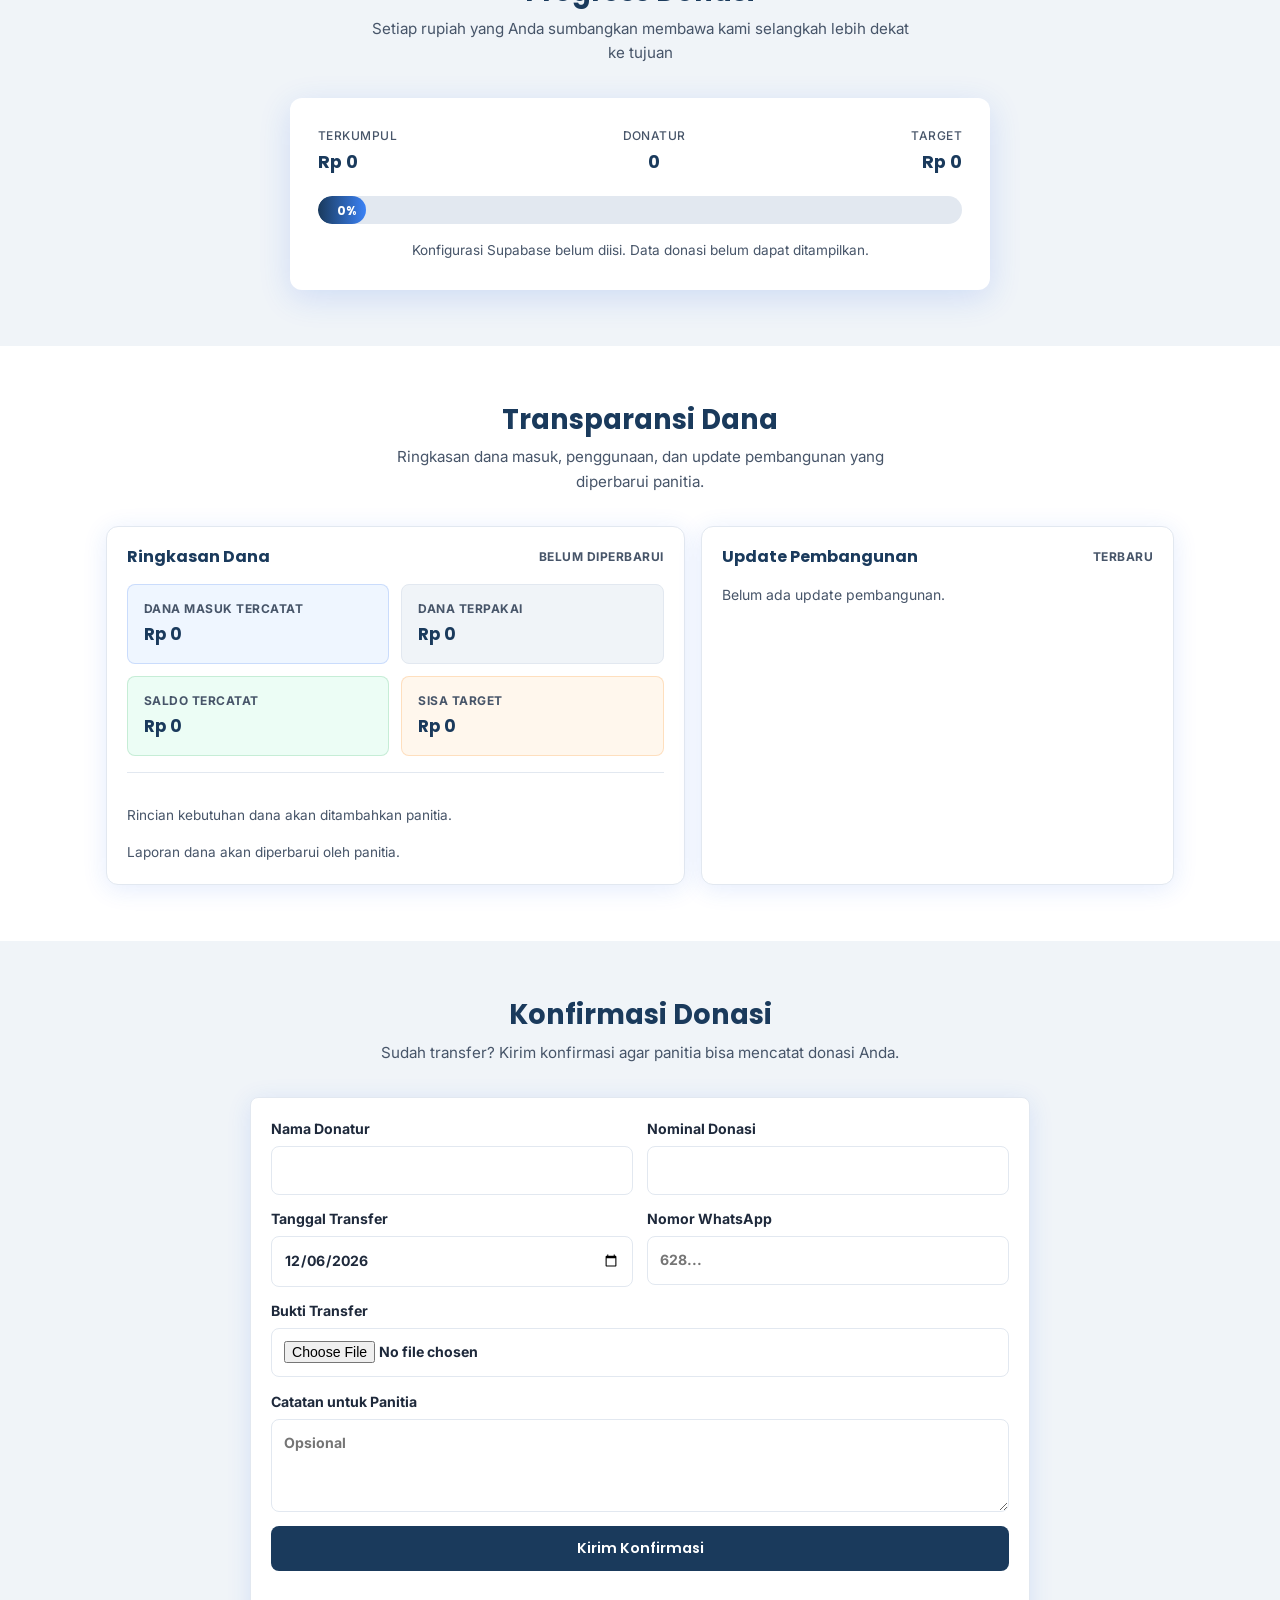
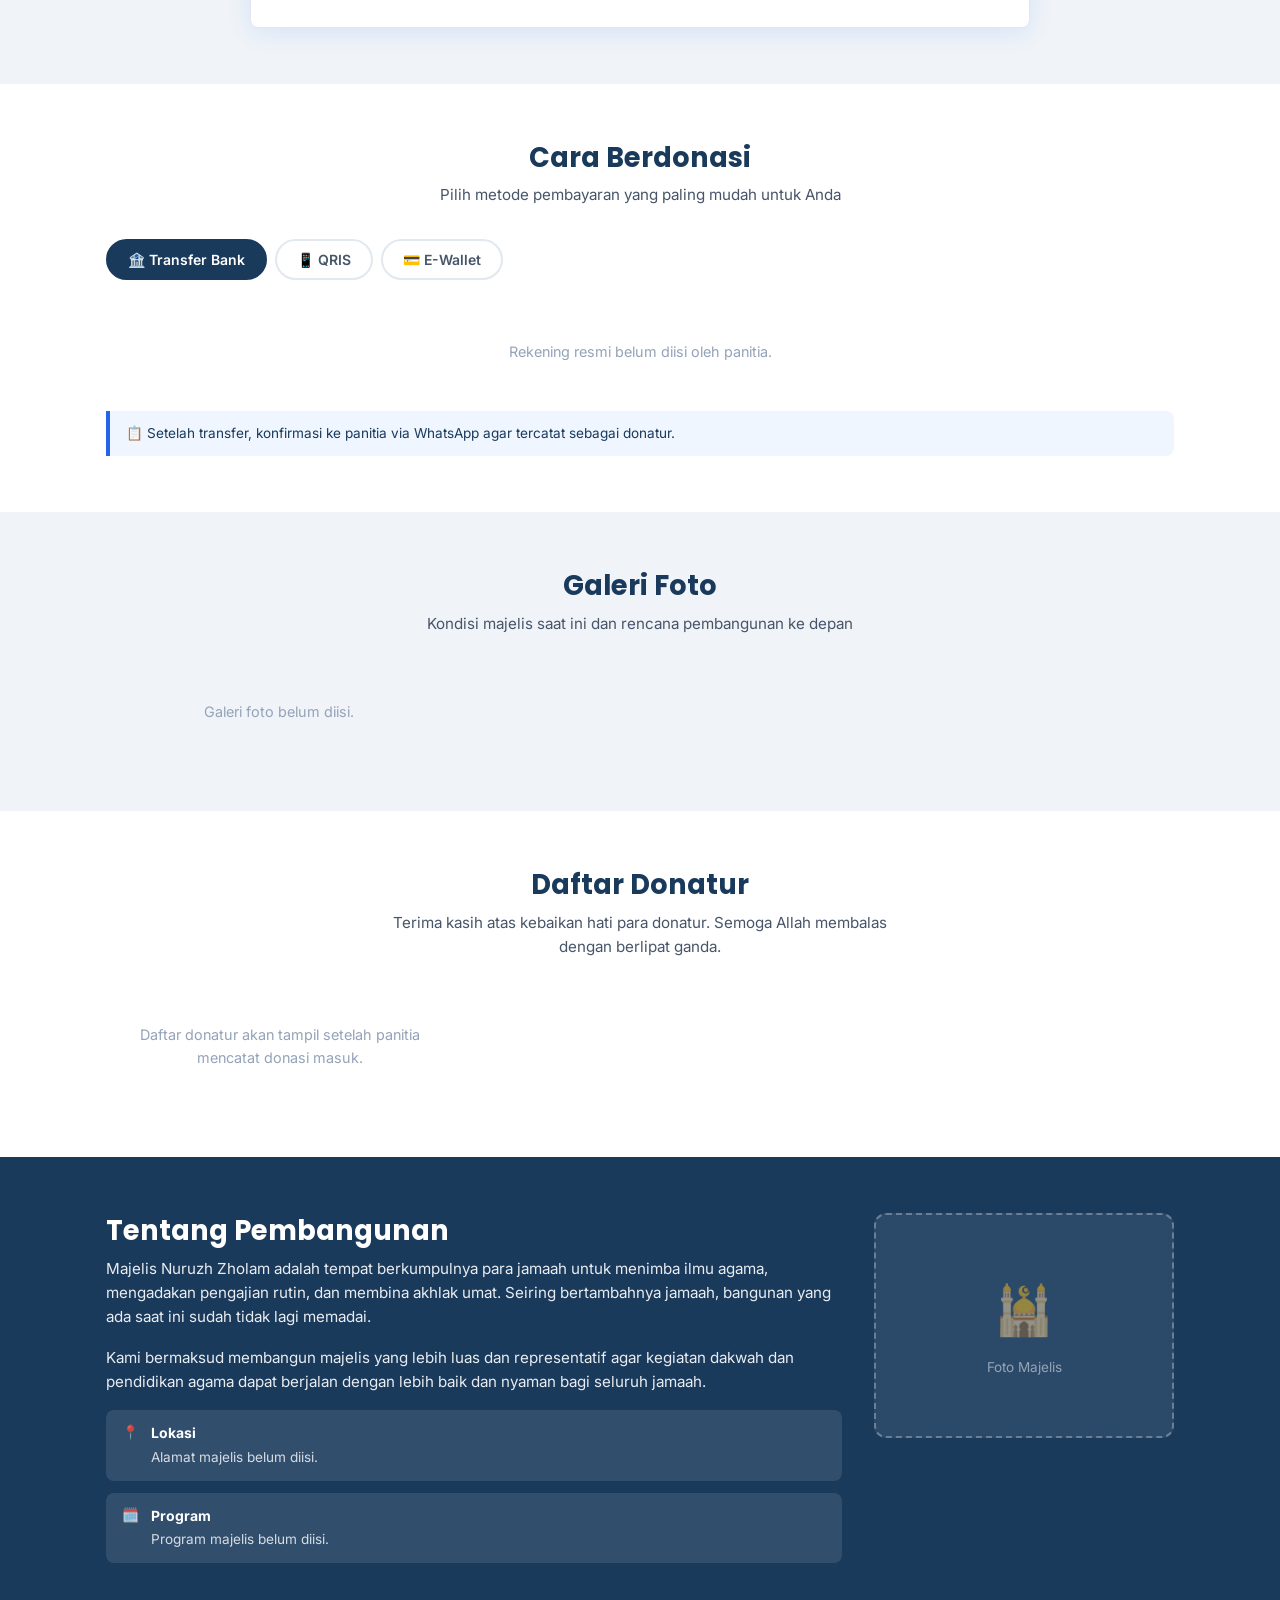
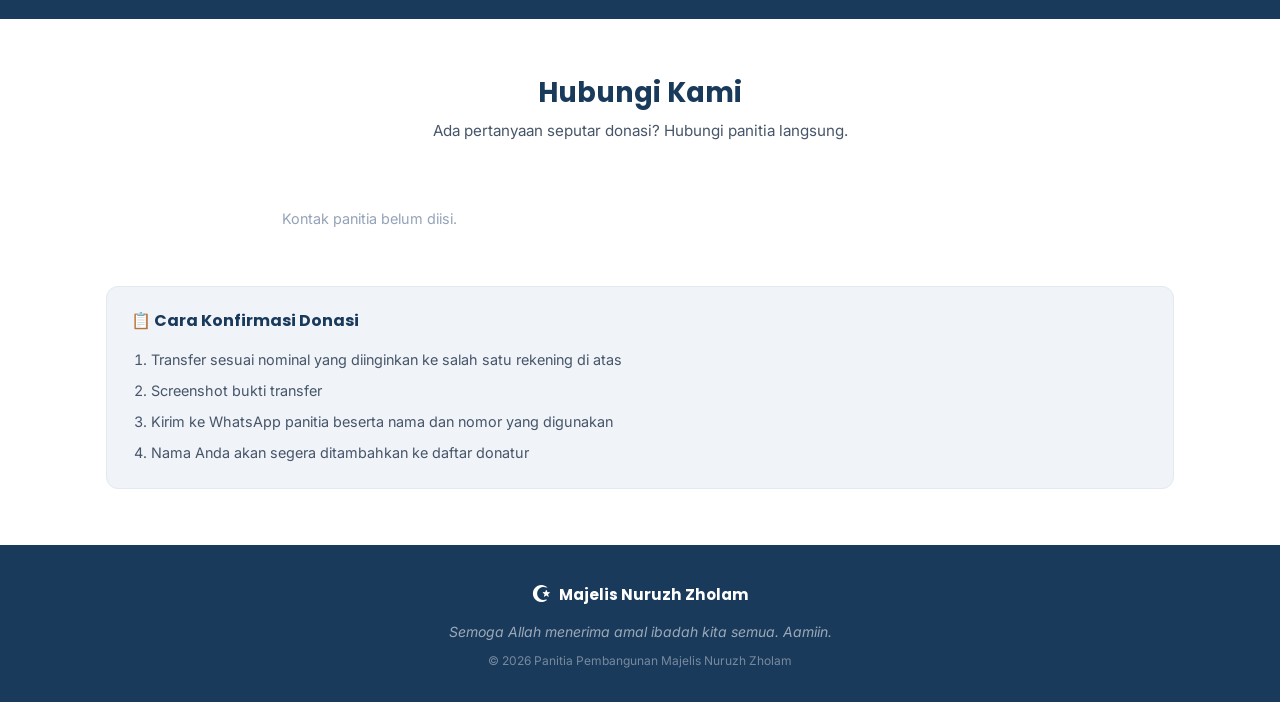
==== commit 7feb043b: "lanjutkan fitur donasi dan laporan publik" ====
--- a/index.html
+++ b/index.html
@@ -9,13 +9,14 @@
   <meta property="og:locale" content="id_ID" />
   <meta property="og:title" content="Donasi Pembangunan Majelis Nuruzh Zholam" />
   <meta property="og:description" content="Mari bersama mewujudkan majelis yang layak untuk ibadah, pengajian, dan pembinaan umat." />
-  <meta property="og:image" content="https://domain.com/images/og-cover.jpg" />
-  <meta property="og:url" content="https://domain.com" />
+  <meta property="og:image" content="https://tocep.github.io/donasi-majelis/images/og-cover.png" />
+  <meta property="og:url" content="https://tocep.github.io/donasi-majelis/" />
   <title>Donasi Majelis Nuruzh Zholam</title>
   <link rel="icon" href="data:image/svg+xml,%3Csvg xmlns='http://www.w3.org/2000/svg' viewBox='0 0 64 64'%3E%3Crect width='64' height='64' rx='14' fill='%231a3a5c'/%3E%3Ctext x='32' y='43' text-anchor='middle' font-size='34' fill='white'%3E%E2%98%AA%3C/text%3E%3C/svg%3E" />
   <link rel="preconnect" href="https://fonts.googleapis.com" />
   <link rel="preconnect" href="https://fonts.gstatic.com" crossorigin />
   <link href="https://fonts.googleapis.com/css2?family=Poppins:wght@400;600;700;800&family=Inter:wght@400;500&display=swap" rel="stylesheet" />
+  <link rel="manifest" href="manifest.json" />
   <link rel="stylesheet" href="style.css" />
 </head>
 <body>
@@ -35,6 +36,7 @@
         <a href="#progress" class="nav-link">Progress</a>
         <a href="#transparansi" class="nav-link">Transparansi</a>
         <a href="#donasi" class="nav-link">Cara Donasi</a>
+        <a href="#konfirmasi" class="nav-link">Konfirmasi</a>
         <a href="#galeri" class="nav-link">Galeri</a>
         <a href="#donatur" class="nav-link">Donatur</a>
         <a href="#kontak" class="nav-link">Kontak</a>
@@ -144,6 +146,9 @@
           <div class="fund-grid" id="fund-grid">
             <!-- Diisi dari script.js -->
           </div>
+          <div class="fund-breakdown" id="fund-breakdown">
+            <!-- Diisi dari script.js -->
+          </div>
           <p class="transparency-note" id="laporan-catatan">Data laporan akan diperbarui oleh panitia.</p>
         </div>
 
@@ -157,6 +162,44 @@
           </div>
         </div>
       </div>
+    </div>
+  </section>
+
+  <!-- ===== KONFIRMASI DONASI ===== -->
+  <section class="section bg-light" id="konfirmasi">
+    <div class="container">
+      <div class="section-header">
+        <h2 class="section-title">Konfirmasi Donasi</h2>
+        <p class="section-subtitle">Sudah transfer? Kirim konfirmasi agar panitia bisa mencatat donasi Anda.</p>
+      </div>
+      <form class="confirmation-form" id="confirmation-form">
+        <label>
+          Nama Donatur
+          <input type="text" id="confirmation-name" autocomplete="name" required />
+        </label>
+        <label>
+          Nominal Donasi
+          <input type="number" id="confirmation-amount" min="1000" step="1000" required />
+        </label>
+        <label>
+          Tanggal Transfer
+          <input type="date" id="confirmation-date" required />
+        </label>
+        <label>
+          Nomor WhatsApp
+          <input type="tel" id="confirmation-whatsapp" inputmode="numeric" placeholder="628..." required />
+        </label>
+        <label class="confirmation-span-2">
+          Bukti Transfer
+          <input type="file" id="confirmation-proof" accept="image/*" required />
+        </label>
+        <label class="confirmation-span-2">
+          Catatan untuk Panitia
+          <textarea id="confirmation-notes" rows="3" placeholder="Opsional"></textarea>
+        </label>
+        <button type="submit" class="btn btn-submit confirmation-span-2">Kirim Konfirmasi</button>
+        <p class="confirmation-status confirmation-span-2" id="confirmation-status"></p>
+      </form>
     </div>
   </section>
 
@@ -324,6 +367,9 @@
   <script src="supabase-config.js"></script>
   <script src="utils.js"></script>
   <script src="script.js"></script>
+  <script>
+    if ('serviceWorker' in navigator) navigator.serviceWorker.register('sw.js');
+  </script>
   <script src="analytics.js" defer></script>
 </body>
 </html>
--- a/style.css
+++ b/style.css
@@ -87,6 +87,12 @@
 }
 .btn-whatsapp:hover { background: #1ebe5a; box-shadow: 0 4px 16px rgba(37,211,102,.35); }
 
+.btn-submit {
+  background: var(--blue-dark);
+  color: var(--white);
+  border-radius: var(--radius-sm);
+}
+
 /* ---------- Sections ---------- */
 .section { padding: 3.5rem 0; }
 .bg-light { background: var(--gray-50); }
@@ -392,6 +398,54 @@
 .fund-success { background: #ecfdf5; border-color: rgba(22,163,74,.18); }
 .fund-warning { background: #fff7ed; border-color: rgba(247,127,0,.2); }
 
+.fund-breakdown {
+  margin-top: 1rem;
+  border-top: 1px solid var(--gray-100);
+  padding-top: 1rem;
+}
+
+.fund-breakdown-head,
+.fund-breakdown-row {
+  display: flex;
+  justify-content: space-between;
+  gap: .75rem;
+  align-items: center;
+}
+
+.fund-breakdown-head {
+  margin-bottom: .75rem;
+}
+
+.fund-breakdown-head h4 {
+  color: var(--blue-dark);
+  font-size: 1rem;
+}
+
+.fund-breakdown-head span,
+.bank-verified {
+  color: var(--green);
+  font-size: .75rem;
+  font-weight: 700;
+}
+
+.fund-breakdown-list {
+  display: grid;
+  gap: .5rem;
+}
+
+.fund-breakdown-row {
+  padding: .65rem .75rem;
+  background: var(--gray-50);
+  border-radius: var(--radius-sm);
+  color: var(--gray-600);
+  font-size: .9rem;
+}
+
+.fund-breakdown-row strong {
+  color: var(--blue-dark);
+  white-space: nowrap;
+}
+
 .transparency-note {
   margin-top: 1rem;
   color: var(--gray-600);
@@ -511,6 +565,7 @@
 .bank-name      { font-weight: 700; font-size: .875rem; }
 .bank-number    { font-size: 1rem; font-weight: 700; color: var(--blue-dark); letter-spacing: .05em; }
 .bank-atas-nama { font-size: .75rem; color: var(--gray-600); white-space: nowrap; overflow: hidden; text-overflow: ellipsis; }
+.bank-verified { display: block; margin-top: .15rem; }
 
 .btn-copy {
   flex-shrink: 0;
@@ -579,6 +634,53 @@
   font-size: .85rem;
   line-height: 1.8;
   font-size: 1.5rem;
+}
+
+/* ===================================================
+   CONFIRMATION FORM
+   =================================================== */
+.confirmation-form {
+  display: grid;
+  grid-template-columns: 1fr;
+  gap: .85rem;
+  max-width: 780px;
+  margin: 0 auto;
+  background: var(--white);
+  border: 1px solid var(--gray-100);
+  border-radius: var(--radius-sm);
+  padding: 1rem;
+  box-shadow: var(--shadow);
+}
+
+.confirmation-form label {
+  display: flex;
+  flex-direction: column;
+  gap: .35rem;
+  color: var(--gray-800);
+  font-weight: 700;
+  font-size: .88rem;
+}
+
+.confirmation-form input,
+.confirmation-form textarea {
+  width: 100%;
+  border: 1.5px solid var(--gray-100);
+  border-radius: var(--radius-sm);
+  padding: .75rem;
+  color: var(--gray-800);
+  font: inherit;
+  background: var(--white);
+}
+
+.confirmation-status {
+  min-height: 1.4rem;
+  color: var(--gray-600);
+  font-size: .9rem;
+}
+
+@media (min-width: 700px) {
+  .confirmation-form { grid-template-columns: repeat(2, minmax(0, 1fr)); padding: 1.25rem; }
+  .confirmation-span-2 { grid-column: span 2; }
 }
 
 .qris-info h3 { color: var(--blue-dark); margin-bottom: .5rem; }
@@ -1305,6 +1407,18 @@
   color: var(--blue-dark);
 }
 
+.admin-file-btn {
+  position: relative;
+  overflow: hidden;
+}
+
+.admin-file-btn input {
+  position: absolute;
+  inset: 0;
+  opacity: 0;
+  cursor: pointer;
+}
+
 .admin-btn-danger {
   background: #fee2e2;
   color: #991b1b;
@@ -1476,6 +1590,56 @@
   background: #991b1b;
 }
 
+/* ===================================================
+   REPORT PAGE
+   =================================================== */
+.report-body {
+  padding-top: 0;
+  background: var(--gray-50);
+}
+
+.report-page {
+  width: min(100%, 1000px);
+  margin: 0 auto;
+  padding: 1rem;
+}
+
+.report-header,
+.report-section {
+  background: var(--white);
+  border: 1px solid var(--gray-100);
+  border-radius: var(--radius-sm);
+  box-shadow: var(--shadow);
+  padding: 1rem;
+  margin-bottom: 1rem;
+}
+
+.report-header {
+  display: flex;
+  justify-content: space-between;
+  gap: 1rem;
+  align-items: flex-start;
+}
+
+.report-header h1,
+.report-section h2 {
+  color: var(--blue-dark);
+}
+
+.monthly-chart {
+  width: 100%;
+  height: auto;
+  background: var(--gray-50);
+  border-radius: var(--radius-sm);
+}
+
+@media print {
+  .report-body { background: var(--white); }
+  .report-header,
+  .report-section { box-shadow: none; break-inside: avoid; }
+  .report-header .admin-btn { display: none; }
+}
+
 @media (min-width: 700px) {
   .admin-dashboard { padding: 1.5rem; }
   .admin-header { flex-direction: row; justify-content: space-between; align-items: center; }
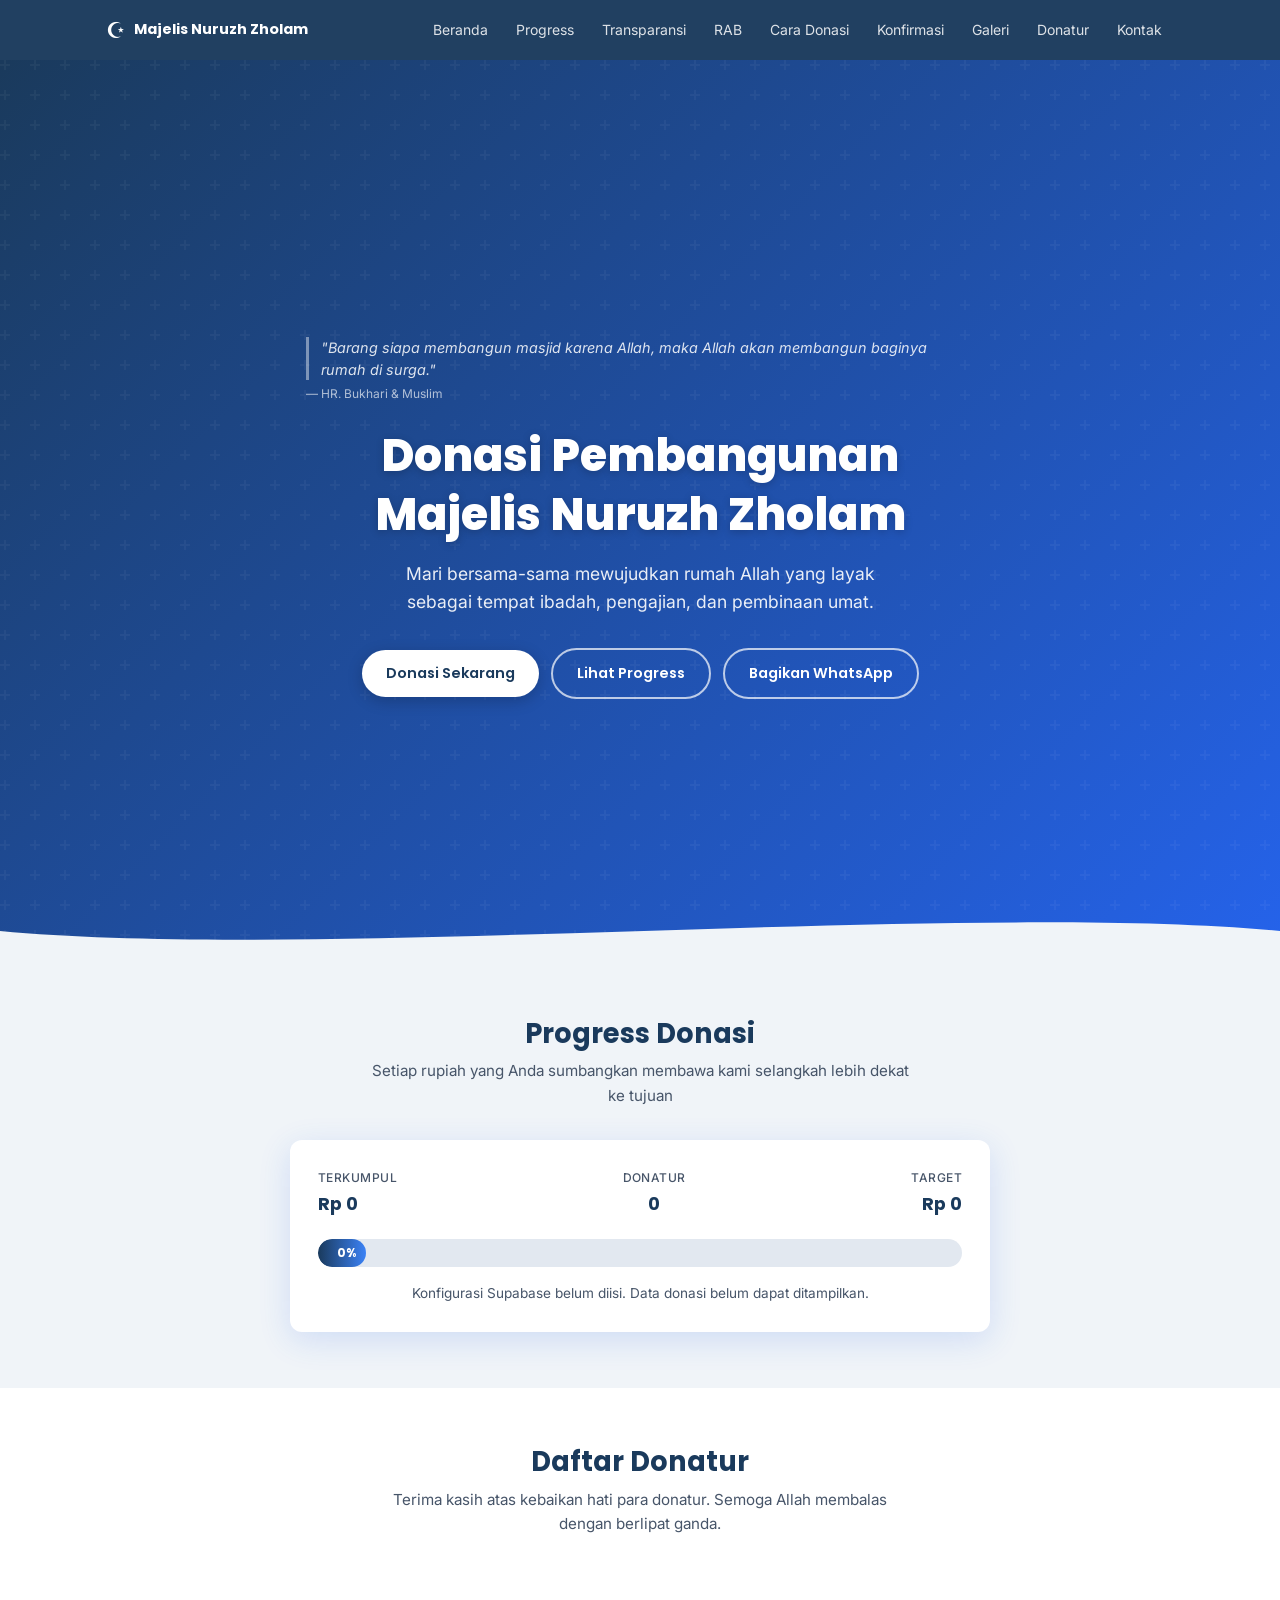
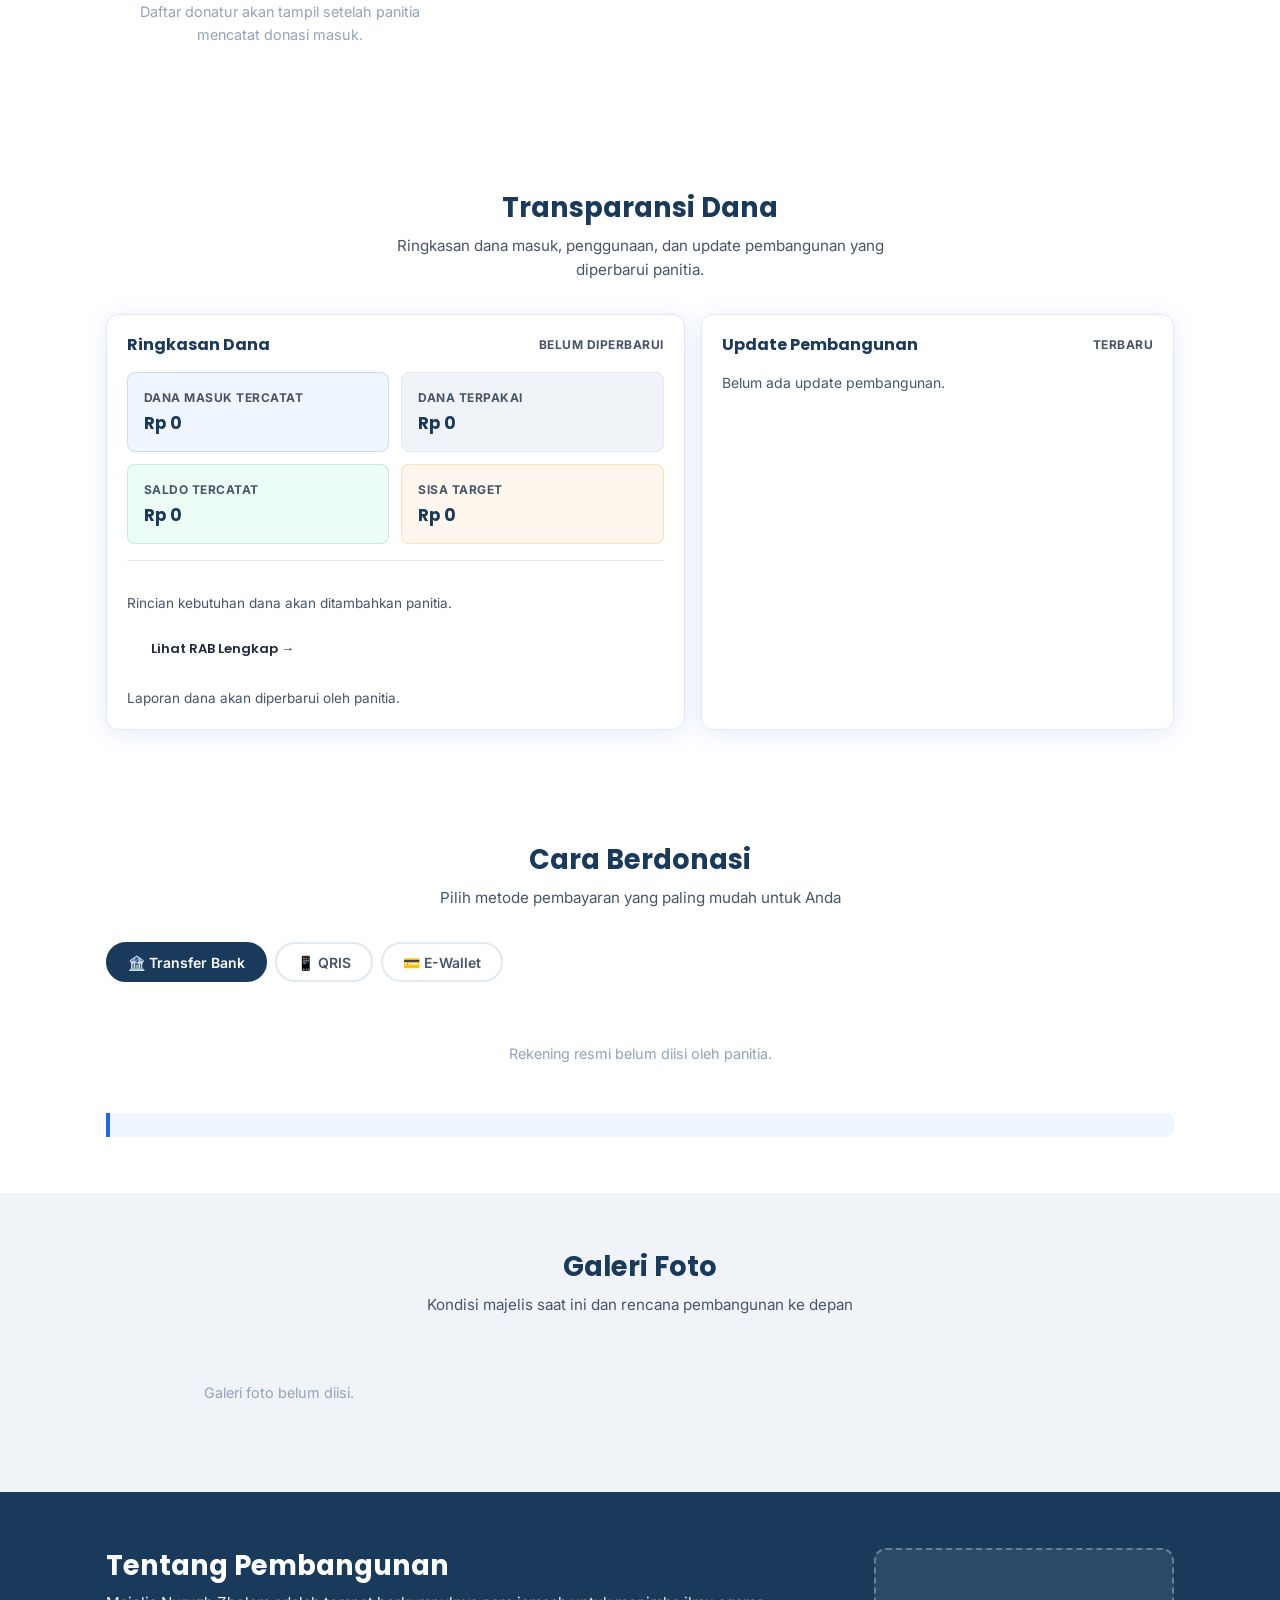
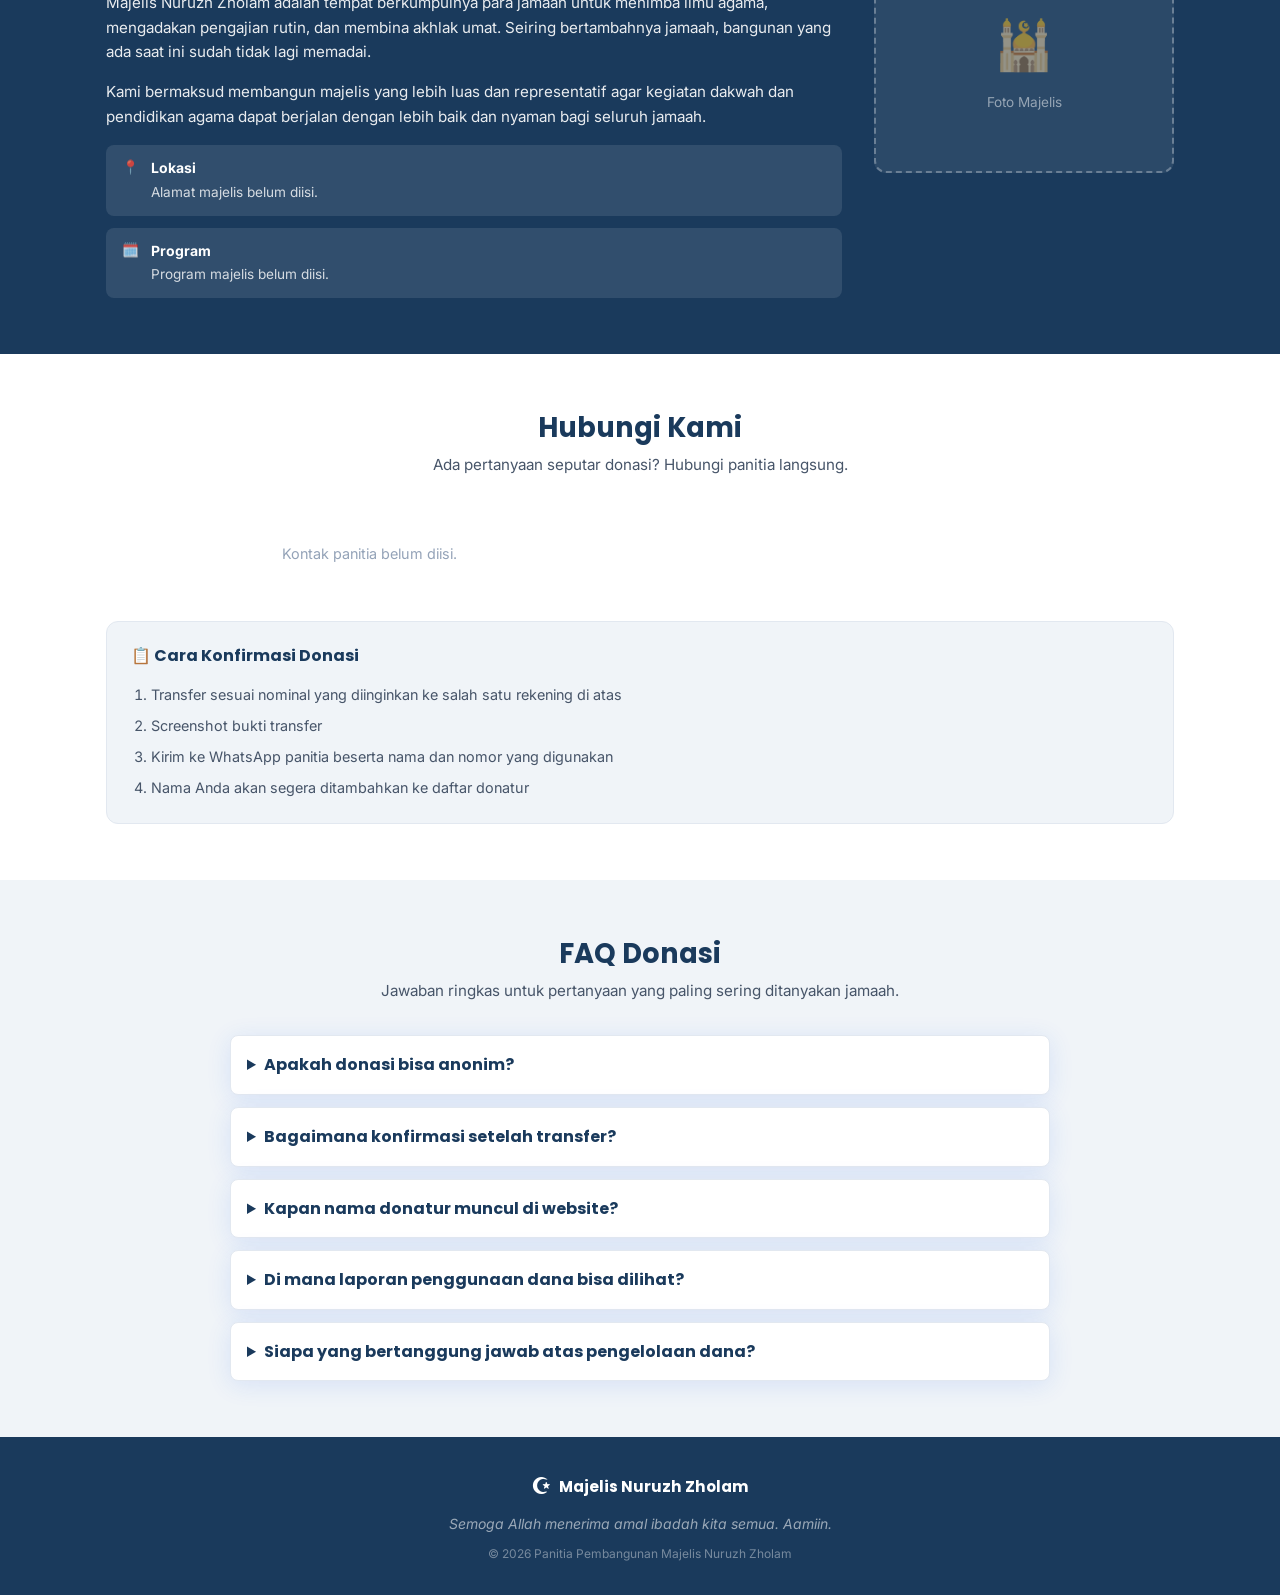
==== commit 1bc2d24a: "feat: tambah link navigasi RAB di index.html" ====
--- a/index.html
+++ b/index.html
@@ -35,8 +35,9 @@
         <a href="#beranda" class="nav-link">Beranda</a>
         <a href="#progress" class="nav-link">Progress</a>
         <a href="#transparansi" class="nav-link">Transparansi</a>
+        <a href="rab.html" class="nav-link">RAB</a>
         <a href="#donasi" class="nav-link">Cara Donasi</a>
-        <a href="#konfirmasi" class="nav-link">Konfirmasi</a>
+        <a href="konfirmasi.html" class="nav-link">Konfirmasi</a>
         <a href="#galeri" class="nav-link">Galeri</a>
         <a href="#donatur" class="nav-link">Donatur</a>
         <a href="#kontak" class="nav-link">Kontak</a>
@@ -65,38 +66,6 @@
     </div>
   </section>
 
-  <!-- ===== FAQ ===== -->
-  <section class="section bg-light" id="faq">
-    <div class="container">
-      <div class="section-header">
-        <h2 class="section-title">FAQ Donasi</h2>
-        <p class="section-subtitle">Jawaban ringkas untuk pertanyaan yang paling sering ditanyakan jamaah.</p>
-      </div>
-      <div class="faq-list">
-        <details class="faq-item">
-          <summary>Apakah donasi bisa anonim?</summary>
-          <p>Bisa. Panitia dapat mencatat donatur sebagai Hamba Allah bila donatur ingin namanya tidak ditampilkan.</p>
-        </details>
-        <details class="faq-item">
-          <summary>Bagaimana konfirmasi setelah transfer?</summary>
-          <p>Kirim bukti transfer ke WhatsApp panitia dengan nama, nominal, dan tanggal transfer.</p>
-        </details>
-        <details class="faq-item">
-          <summary>Kapan nama donatur muncul di website?</summary>
-          <p>Nama muncul setelah panitia memverifikasi transfer dan mencatatnya di dashboard admin.</p>
-        </details>
-        <details class="faq-item">
-          <summary>Di mana laporan penggunaan dana bisa dilihat?</summary>
-          <p>Ringkasan dana dan update pembangunan tersedia di bagian Transparansi Dana halaman ini.</p>
-        </details>
-        <details class="faq-item">
-          <summary>Siapa yang bertanggung jawab atas pengelolaan dana?</summary>
-          <p>Dana dikelola oleh panitia pembangunan Majelis Nuruzh Zholam dan diperbarui secara berkala.</p>
-        </details>
-      </div>
-    </div>
-  </section>
-
   <!-- ===== PROGRESS ===== -->
   <section class="section bg-light" id="progress">
     <div class="container">
@@ -129,6 +98,19 @@
     </div>
   </section>
 
+  <!-- ===== DONATUR ===== -->
+  <section class="section" id="donatur">
+    <div class="container">
+      <div class="section-header">
+        <h2 class="section-title">Daftar Donatur</h2>
+        <p class="section-subtitle">Terima kasih atas kebaikan hati para donatur. Semoga Allah membalas dengan berlipat ganda.</p>
+      </div>
+      <div class="donatur-grid" id="donatur-grid">
+        <!-- Diisi dari script.js -->
+      </div>
+    </div>
+  </section>
+
   <!-- ===== TRANSPARANSI ===== -->
   <section class="section" id="transparansi">
     <div class="container">
@@ -149,6 +131,7 @@
           <div class="fund-breakdown" id="fund-breakdown">
             <!-- Diisi dari script.js -->
           </div>
+          <a href="rab.html" class="btn btn-secondary" style="display:inline-block;margin-top:12px;font-size:13px">Lihat RAB Lengkap &#8594;</a>
           <p class="transparency-note" id="laporan-catatan">Data laporan akan diperbarui oleh panitia.</p>
         </div>
 
@@ -162,44 +145,6 @@
           </div>
         </div>
       </div>
-    </div>
-  </section>
-
-  <!-- ===== KONFIRMASI DONASI ===== -->
-  <section class="section bg-light" id="konfirmasi">
-    <div class="container">
-      <div class="section-header">
-        <h2 class="section-title">Konfirmasi Donasi</h2>
-        <p class="section-subtitle">Sudah transfer? Kirim konfirmasi agar panitia bisa mencatat donasi Anda.</p>
-      </div>
-      <form class="confirmation-form" id="confirmation-form">
-        <label>
-          Nama Donatur
-          <input type="text" id="confirmation-name" autocomplete="name" required />
-        </label>
-        <label>
-          Nominal Donasi
-          <input type="number" id="confirmation-amount" min="1000" step="1000" required />
-        </label>
-        <label>
-          Tanggal Transfer
-          <input type="date" id="confirmation-date" required />
-        </label>
-        <label>
-          Nomor WhatsApp
-          <input type="tel" id="confirmation-whatsapp" inputmode="numeric" placeholder="628..." required />
-        </label>
-        <label class="confirmation-span-2">
-          Bukti Transfer
-          <input type="file" id="confirmation-proof" accept="image/*" required />
-        </label>
-        <label class="confirmation-span-2">
-          Catatan untuk Panitia
-          <textarea id="confirmation-notes" rows="3" placeholder="Opsional"></textarea>
-        </label>
-        <button type="submit" class="btn btn-submit confirmation-span-2">Kirim Konfirmasi</button>
-        <p class="confirmation-status confirmation-span-2" id="confirmation-status"></p>
-      </form>
     </div>
   </section>
 
@@ -223,7 +168,7 @@
         <div class="bank-list" id="bank-list">
           <!-- Diisi dari script.js -->
         </div>
-        <p class="donasi-note">📋 Setelah transfer, konfirmasi ke panitia via WhatsApp agar tercatat sebagai donatur.</p>
+        <p class="donasi-note"></p>
       </div>
 
       <!-- Tab: QRIS -->
@@ -244,7 +189,7 @@
             </ul>
           </div>
         </div>
-        <p class="donasi-note">📋 Setelah transfer, konfirmasi ke panitia via WhatsApp agar tercatat sebagai donatur.</p>
+        <p class="donasi-note"></p>
       </div>
 
       <!-- Tab: E-Wallet -->
@@ -252,7 +197,7 @@
         <div class="ewallet-list" id="ewallet-list">
           <!-- Diisi dari script.js -->
         </div>
-        <p class="donasi-note">📋 Setelah transfer, konfirmasi ke panitia via WhatsApp agar tercatat sebagai donatur.</p>
+        <p class="donasi-note"></p>
       </div>
     </div>
   </section>
@@ -280,19 +225,6 @@
     </div>
     <button class="lightbox-next" id="lightbox-next" aria-label="Selanjutnya">›</button>
   </div>
-
-  <!-- ===== DONATUR ===== -->
-  <section class="section" id="donatur">
-    <div class="container">
-      <div class="section-header">
-        <h2 class="section-title">Daftar Donatur</h2>
-        <p class="section-subtitle">Terima kasih atas kebaikan hati para donatur. Semoga Allah membalas dengan berlipat ganda.</p>
-      </div>
-      <div class="donatur-grid" id="donatur-grid">
-        <!-- Diisi dari script.js -->
-      </div>
-    </div>
-  </section>
 
   <!-- ===== TENTANG ===== -->
   <section class="section bg-blue" id="tentang">
@@ -351,6 +283,38 @@
     </div>
   </section>
 
+  <!-- ===== FAQ ===== -->
+  <section class="section bg-light" id="faq">
+    <div class="container">
+      <div class="section-header">
+        <h2 class="section-title">FAQ Donasi</h2>
+        <p class="section-subtitle">Jawaban ringkas untuk pertanyaan yang paling sering ditanyakan jamaah.</p>
+      </div>
+      <div class="faq-list">
+        <details class="faq-item">
+          <summary>Apakah donasi bisa anonim?</summary>
+          <p>Bisa. Panitia dapat mencatat donatur sebagai Hamba Allah bila donatur ingin namanya tidak ditampilkan.</p>
+        </details>
+        <details class="faq-item">
+          <summary>Bagaimana konfirmasi setelah transfer?</summary>
+          <p>Kirim bukti transfer ke WhatsApp panitia dengan nama, nominal, dan tanggal transfer.</p>
+        </details>
+        <details class="faq-item">
+          <summary>Kapan nama donatur muncul di website?</summary>
+          <p>Nama muncul setelah panitia memverifikasi transfer dan mencatatnya di dashboard admin.</p>
+        </details>
+        <details class="faq-item">
+          <summary>Di mana laporan penggunaan dana bisa dilihat?</summary>
+          <p>Ringkasan dana dan update pembangunan tersedia di bagian Transparansi Dana halaman ini.</p>
+        </details>
+        <details class="faq-item">
+          <summary>Siapa yang bertanggung jawab atas pengelolaan dana?</summary>
+          <p>Dana dikelola oleh panitia pembangunan Majelis Nuruzh Zholam dan diperbarui secara berkala.</p>
+        </details>
+      </div>
+    </div>
+  </section>
+
   <!-- ===== FOOTER ===== -->
   <footer class="footer">
     <div class="container footer-inner">
--- a/style.css
+++ b/style.css
@@ -607,6 +607,13 @@
   color: var(--blue-dark);
 }
 
+.donasi-note a {
+  color: var(--blue);
+  font-weight: 700;
+  text-decoration: underline;
+  text-underline-offset: 2px;
+}
+
 /* QRIS */
 .qris-wrap {
   display: flex;
@@ -1648,3 +1655,69 @@
   .admin-span-2 { grid-column: span 2; }
   .admin-gallery-grid { grid-template-columns: repeat(3, minmax(0, 1fr)); }
 }
+
+/* ===== HALAMAN RAB DETAIL ===== */
+.rab-page { padding: 24px 0 48px; }
+
+.rab-cards { display: flex; gap: 12px; margin-bottom: 20px; flex-wrap: wrap; }
+.rab-card {
+  flex: 1; min-width: 140px; background: #fff; border-radius: 10px;
+  padding: 14px 16px; box-shadow: 0 1px 4px rgba(0,0,0,.08); border-top: 4px solid #ccc;
+}
+.rab-card.card-total     { border-color: #6366f1; }
+.rab-card.card-terkumpul { border-color: #3b82f6; }
+.rab-card.card-sisa      { border-color: #f59e0b; }
+.rab-card.card-realisasi { border-color: #10b981; }
+.rab-card-label { font-size: 10px; color: #9ca3af; text-transform: uppercase; letter-spacing: .6px; margin-bottom: 5px; font-weight: 600; }
+.rab-card-value { font-size: 17px; font-weight: 700; line-height: 1.2; color: #111; }
+.rab-card.card-total     .rab-card-value { color: #4338ca; }
+.rab-card.card-terkumpul .rab-card-value { color: #1d4ed8; }
+.rab-card.card-sisa      .rab-card-value { color: #d97706; }
+.rab-card.card-realisasi .rab-card-value { color: #059669; }
+.rab-card-note { font-size: 11px; color: #9ca3af; margin-top: 4px; }
+
+.rab-dual-progress { background: #f3f4f6; border-radius: 8px; padding: 12px 16px; margin-bottom: 20px; }
+.rab-prog-row { margin-bottom: 8px; }
+.rab-prog-row:last-child { margin-bottom: 0; }
+.rab-prog-label { display: flex; justify-content: space-between; font-size: 12px; color: #6b7280; margin-bottom: 4px; }
+.rab-prog-bar { background: #e5e7eb; border-radius: 99px; height: 8px; overflow: hidden; }
+.rab-prog-fill-blue  { background: linear-gradient(90deg,#3b82f6,#6366f1); height: 8px; border-radius: 99px; }
+.rab-prog-fill-green { background: linear-gradient(90deg,#10b981,#34d399); height: 8px; border-radius: 99px; }
+
+.rab-table-wrap { overflow-x: auto; }
+.rab-table { width: 100%; border-collapse: collapse; font-size: 13px; }
+.rab-table thead tr { background: #f5f3ff; }
+.rab-table th { padding: 9px 8px; text-align: left; font-size: 11px; color: #6b7280; text-transform: uppercase; letter-spacing: .4px; font-weight: 600; }
+.rab-table th:not(:first-child) { text-align: right; }
+.rab-row-parent { background: #fff; cursor: pointer; transition: background .15s; }
+.rab-row-parent:hover { background: #f5f3ff; }
+.rab-row-parent td { padding: 10px 8px; border-bottom: 1px solid #e5e7eb; font-weight: 600; color: #1e3a5f; vertical-align: middle; }
+.rab-row-parent td:not(:first-child) { text-align: right; }
+.rab-toggle { display: inline-block; margin-right: 6px; font-size: 11px; color: #6366f1; transition: transform .2s; width: 14px; }
+.rab-row-parent.open .rab-toggle { transform: rotate(90deg); }
+.rab-row-child { background: #fafbff; }
+.rab-row-child.hidden { display: none; }
+.rab-row-child td { padding: 7px 8px 7px 28px; border-bottom: 1px solid #f0f2f7; font-size: 12px; color: #374151; vertical-align: middle; }
+.rab-row-child td:not(:first-child) { text-align: right; }
+.rab-row-total td { padding: 11px 8px; background: #f5f3ff; font-weight: 700; color: #1e3a5f; border-top: 2px solid #c7d2fe; }
+.rab-row-total td:not(:first-child) { text-align: right; }
+.rab-mini-bar-wrap { display: flex; align-items: center; gap: 6px; justify-content: flex-end; }
+.rab-mini-bar { background: #e5e7eb; border-radius: 99px; height: 6px; width: 60px; overflow: hidden; }
+.rab-mini-fill-green { background: #10b981; height: 6px; border-radius: 99px; }
+.rab-mini-fill-blue  { background: #3b82f6; height: 6px; border-radius: 99px; }
+.rab-pct { font-size: 10px; color: #9ca3af; min-width: 28px; text-align: right; }
+.rab-badge-lunas    { background: #d1fae5; color: #065f46; font-size: 10px; padding: 2px 6px; border-radius: 99px; font-weight: 600; margin-left: 6px; }
+.rab-badge-berjalan { background: #dbeafe; color: #1e40af; font-size: 10px; padding: 2px 6px; border-radius: 99px; font-weight: 600; margin-left: 6px; }
+.rab-badge-belum    { background: #f3f4f6; color: #9ca3af; font-size: 10px; padding: 2px 6px; border-radius: 99px; font-weight: 600; margin-left: 6px; }
+.rab-amt-zero { color: #d1d5db; }
+.rab-amt-real { color: #059669; font-weight: 500; }
+.rab-amt-sisa { color: #d97706; }
+.rab-empty { padding: 32px; text-align: center; color: #9ca3af; font-size: 14px; }
+
+@media (max-width: 600px) {
+  .rab-cards { gap: 8px; }
+  .rab-card { min-width: 120px; padding: 10px 12px; }
+  .rab-card-value { font-size: 14px; }
+  .rab-table th, .rab-table td { font-size: 11px; padding: 6px 5px; }
+  .rab-row-child td { padding-left: 18px; }
+}
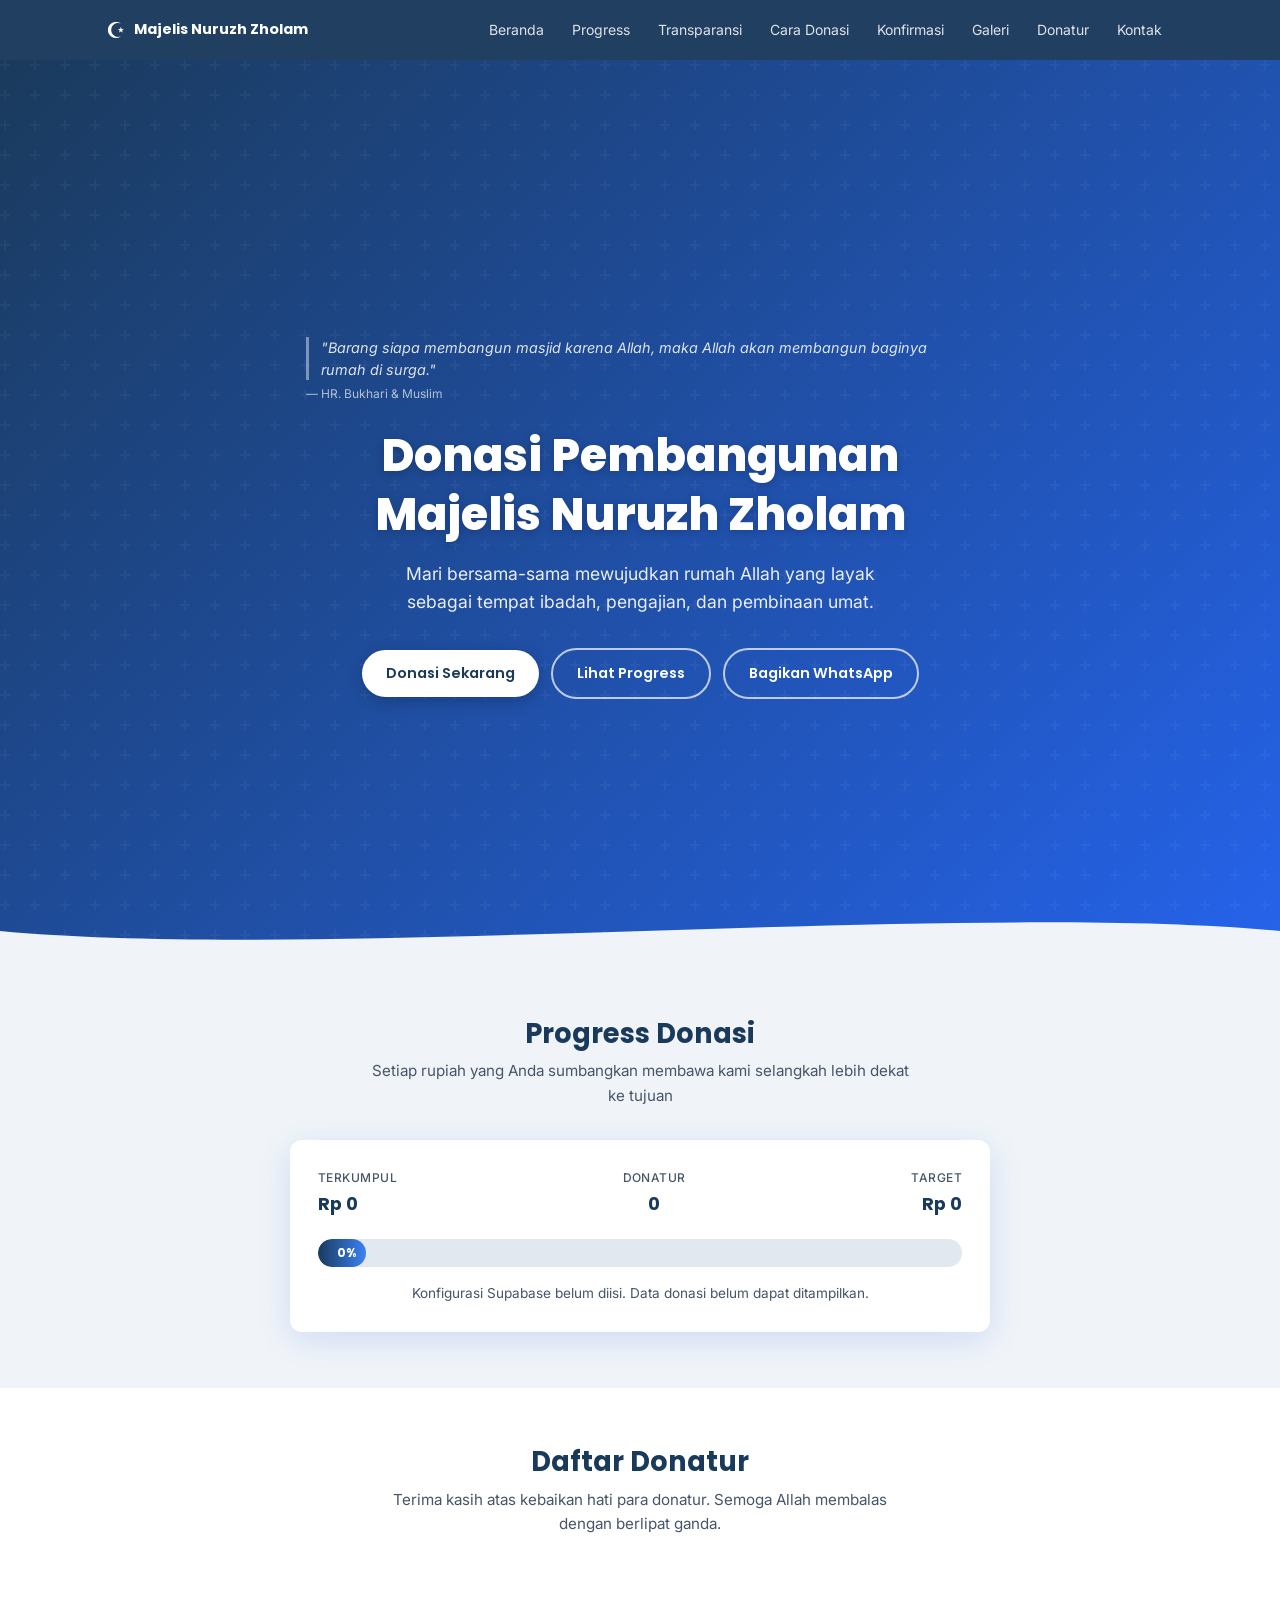
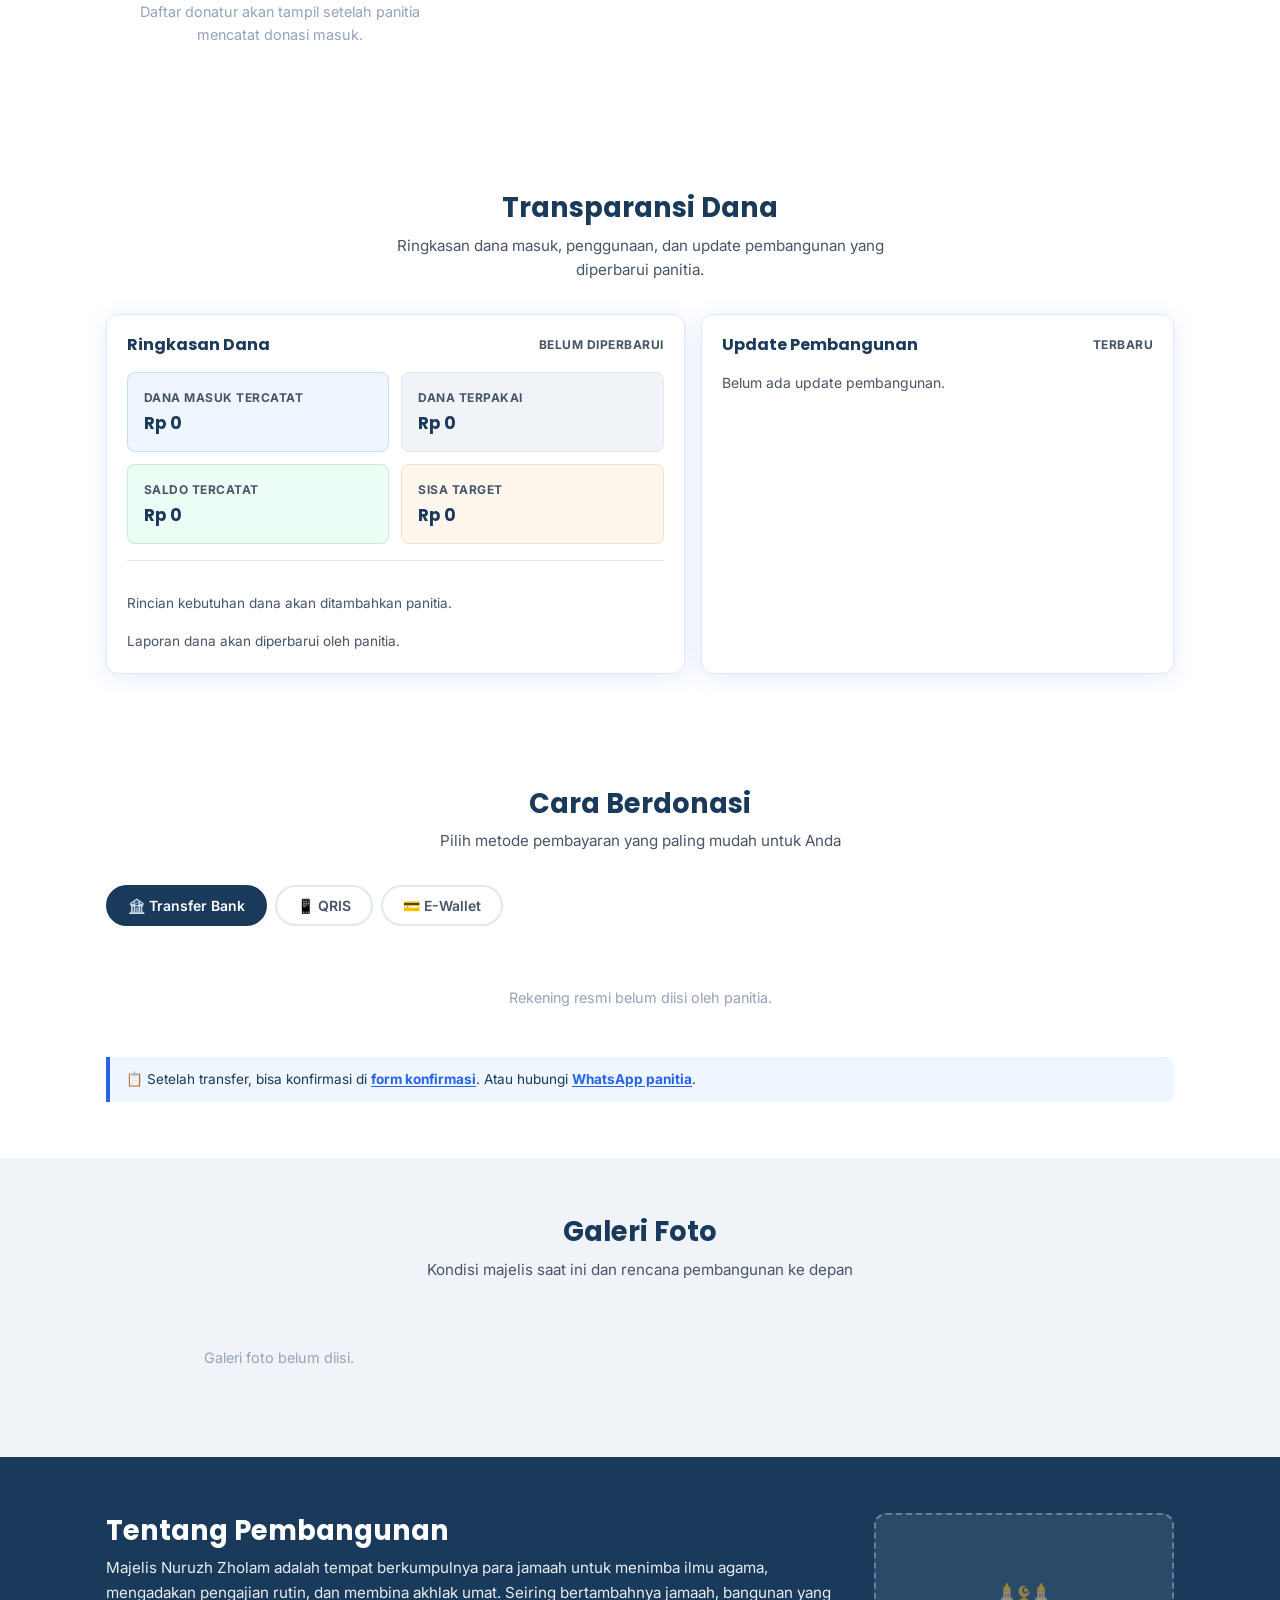
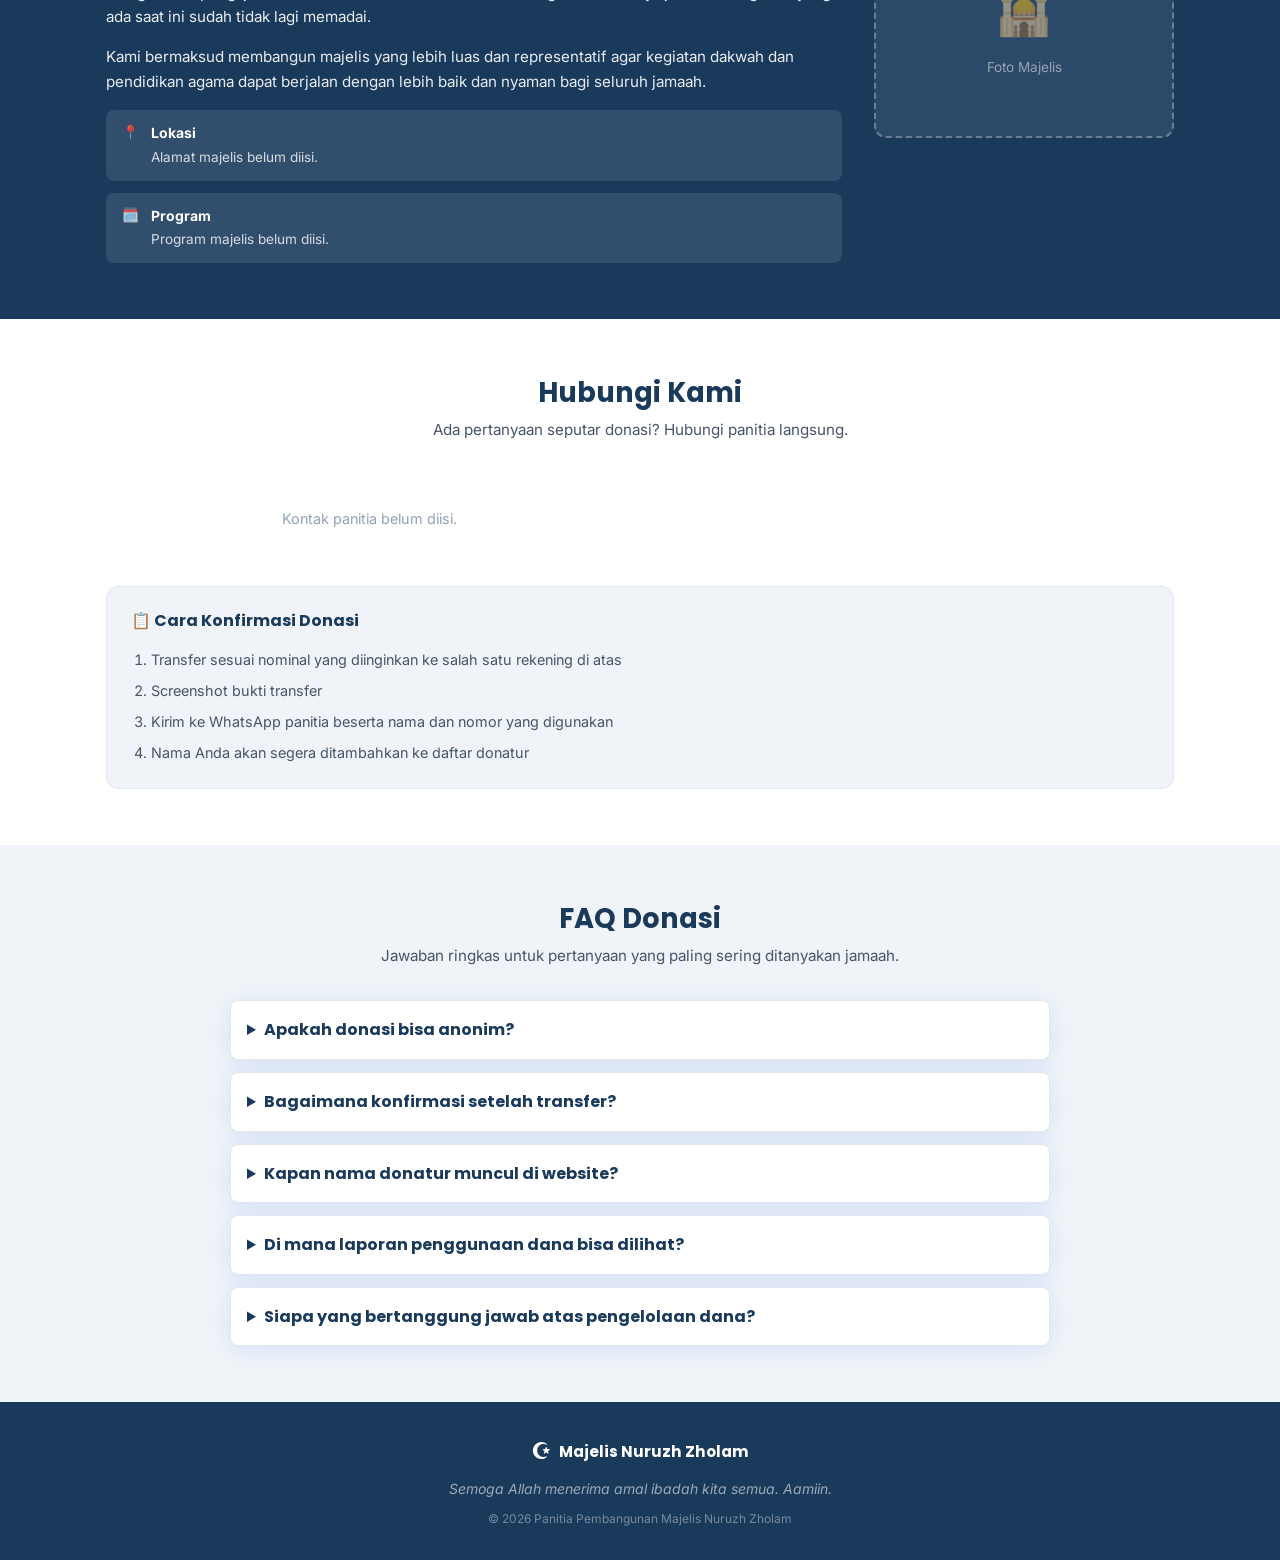
==== commit 32bfb36d: "feat: lanjutkan fitur donasi, laporan publik, dan konfirmasi donasi - index.html: susunan section di" ====
--- a/index.html
+++ b/index.html
@@ -35,7 +35,6 @@
         <a href="#beranda" class="nav-link">Beranda</a>
         <a href="#progress" class="nav-link">Progress</a>
         <a href="#transparansi" class="nav-link">Transparansi</a>
-        <a href="rab.html" class="nav-link">RAB</a>
         <a href="#donasi" class="nav-link">Cara Donasi</a>
         <a href="konfirmasi.html" class="nav-link">Konfirmasi</a>
         <a href="#galeri" class="nav-link">Galeri</a>
@@ -131,7 +130,6 @@
           <div class="fund-breakdown" id="fund-breakdown">
             <!-- Diisi dari script.js -->
           </div>
-          <a href="rab.html" class="btn btn-secondary" style="display:inline-block;margin-top:12px;font-size:13px">Lihat RAB Lengkap &#8594;</a>
           <p class="transparency-note" id="laporan-catatan">Data laporan akan diperbarui oleh panitia.</p>
         </div>
 
--- a/style.css
+++ b/style.css
@@ -1655,69 +1655,3 @@
   .admin-span-2 { grid-column: span 2; }
   .admin-gallery-grid { grid-template-columns: repeat(3, minmax(0, 1fr)); }
 }
-
-/* ===== HALAMAN RAB DETAIL ===== */
-.rab-page { padding: 24px 0 48px; }
-
-.rab-cards { display: flex; gap: 12px; margin-bottom: 20px; flex-wrap: wrap; }
-.rab-card {
-  flex: 1; min-width: 140px; background: #fff; border-radius: 10px;
-  padding: 14px 16px; box-shadow: 0 1px 4px rgba(0,0,0,.08); border-top: 4px solid #ccc;
-}
-.rab-card.card-total     { border-color: #6366f1; }
-.rab-card.card-terkumpul { border-color: #3b82f6; }
-.rab-card.card-sisa      { border-color: #f59e0b; }
-.rab-card.card-realisasi { border-color: #10b981; }
-.rab-card-label { font-size: 10px; color: #9ca3af; text-transform: uppercase; letter-spacing: .6px; margin-bottom: 5px; font-weight: 600; }
-.rab-card-value { font-size: 17px; font-weight: 700; line-height: 1.2; color: #111; }
-.rab-card.card-total     .rab-card-value { color: #4338ca; }
-.rab-card.card-terkumpul .rab-card-value { color: #1d4ed8; }
-.rab-card.card-sisa      .rab-card-value { color: #d97706; }
-.rab-card.card-realisasi .rab-card-value { color: #059669; }
-.rab-card-note { font-size: 11px; color: #9ca3af; margin-top: 4px; }
-
-.rab-dual-progress { background: #f3f4f6; border-radius: 8px; padding: 12px 16px; margin-bottom: 20px; }
-.rab-prog-row { margin-bottom: 8px; }
-.rab-prog-row:last-child { margin-bottom: 0; }
-.rab-prog-label { display: flex; justify-content: space-between; font-size: 12px; color: #6b7280; margin-bottom: 4px; }
-.rab-prog-bar { background: #e5e7eb; border-radius: 99px; height: 8px; overflow: hidden; }
-.rab-prog-fill-blue  { background: linear-gradient(90deg,#3b82f6,#6366f1); height: 8px; border-radius: 99px; }
-.rab-prog-fill-green { background: linear-gradient(90deg,#10b981,#34d399); height: 8px; border-radius: 99px; }
-
-.rab-table-wrap { overflow-x: auto; }
-.rab-table { width: 100%; border-collapse: collapse; font-size: 13px; }
-.rab-table thead tr { background: #f5f3ff; }
-.rab-table th { padding: 9px 8px; text-align: left; font-size: 11px; color: #6b7280; text-transform: uppercase; letter-spacing: .4px; font-weight: 600; }
-.rab-table th:not(:first-child) { text-align: right; }
-.rab-row-parent { background: #fff; cursor: pointer; transition: background .15s; }
-.rab-row-parent:hover { background: #f5f3ff; }
-.rab-row-parent td { padding: 10px 8px; border-bottom: 1px solid #e5e7eb; font-weight: 600; color: #1e3a5f; vertical-align: middle; }
-.rab-row-parent td:not(:first-child) { text-align: right; }
-.rab-toggle { display: inline-block; margin-right: 6px; font-size: 11px; color: #6366f1; transition: transform .2s; width: 14px; }
-.rab-row-parent.open .rab-toggle { transform: rotate(90deg); }
-.rab-row-child { background: #fafbff; }
-.rab-row-child.hidden { display: none; }
-.rab-row-child td { padding: 7px 8px 7px 28px; border-bottom: 1px solid #f0f2f7; font-size: 12px; color: #374151; vertical-align: middle; }
-.rab-row-child td:not(:first-child) { text-align: right; }
-.rab-row-total td { padding: 11px 8px; background: #f5f3ff; font-weight: 700; color: #1e3a5f; border-top: 2px solid #c7d2fe; }
-.rab-row-total td:not(:first-child) { text-align: right; }
-.rab-mini-bar-wrap { display: flex; align-items: center; gap: 6px; justify-content: flex-end; }
-.rab-mini-bar { background: #e5e7eb; border-radius: 99px; height: 6px; width: 60px; overflow: hidden; }
-.rab-mini-fill-green { background: #10b981; height: 6px; border-radius: 99px; }
-.rab-mini-fill-blue  { background: #3b82f6; height: 6px; border-radius: 99px; }
-.rab-pct { font-size: 10px; color: #9ca3af; min-width: 28px; text-align: right; }
-.rab-badge-lunas    { background: #d1fae5; color: #065f46; font-size: 10px; padding: 2px 6px; border-radius: 99px; font-weight: 600; margin-left: 6px; }
-.rab-badge-berjalan { background: #dbeafe; color: #1e40af; font-size: 10px; padding: 2px 6px; border-radius: 99px; font-weight: 600; margin-left: 6px; }
-.rab-badge-belum    { background: #f3f4f6; color: #9ca3af; font-size: 10px; padding: 2px 6px; border-radius: 99px; font-weight: 600; margin-left: 6px; }
-.rab-amt-zero { color: #d1d5db; }
-.rab-amt-real { color: #059669; font-weight: 500; }
-.rab-amt-sisa { color: #d97706; }
-.rab-empty { padding: 32px; text-align: center; color: #9ca3af; font-size: 14px; }
-
-@media (max-width: 600px) {
-  .rab-cards { gap: 8px; }
-  .rab-card { min-width: 120px; padding: 10px 12px; }
-  .rab-card-value { font-size: 14px; }
-  .rab-table th, .rab-table td { font-size: 11px; padding: 6px 5px; }
-  .rab-row-child td { padding-left: 18px; }
-}
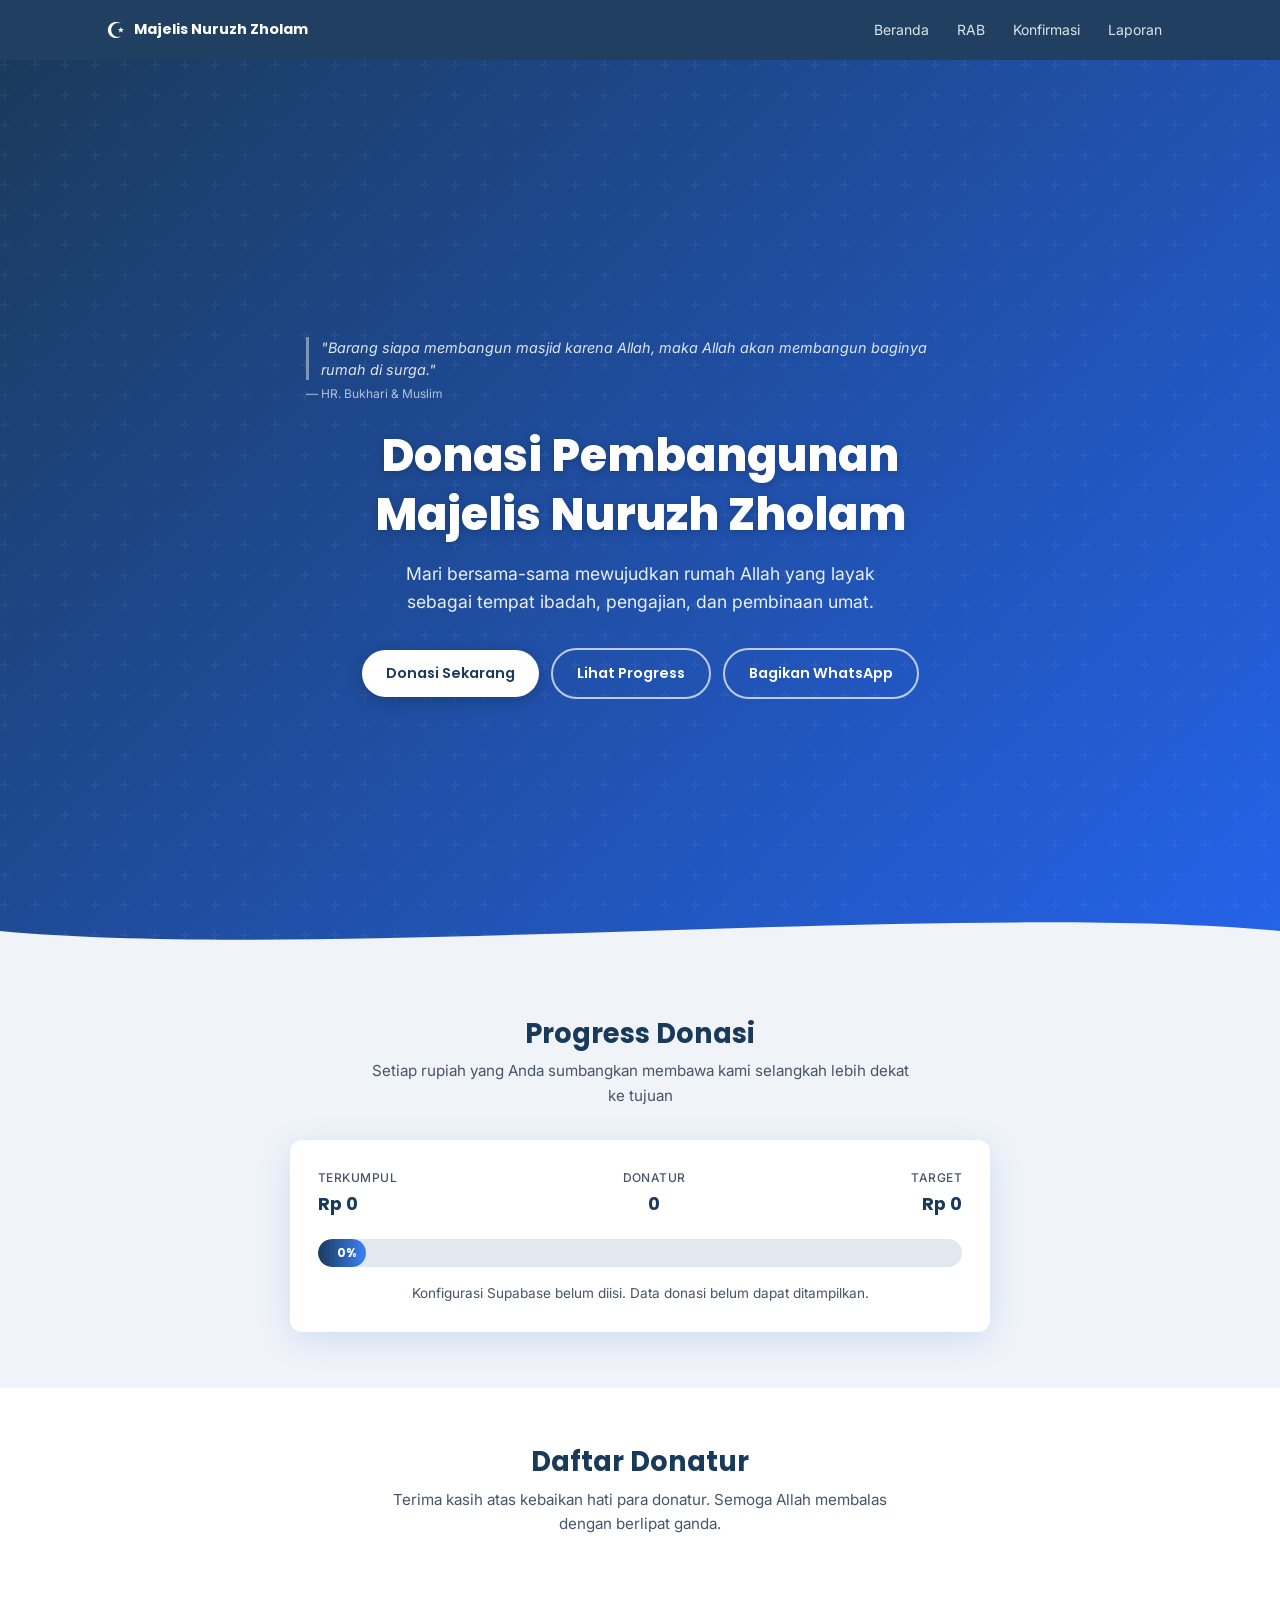
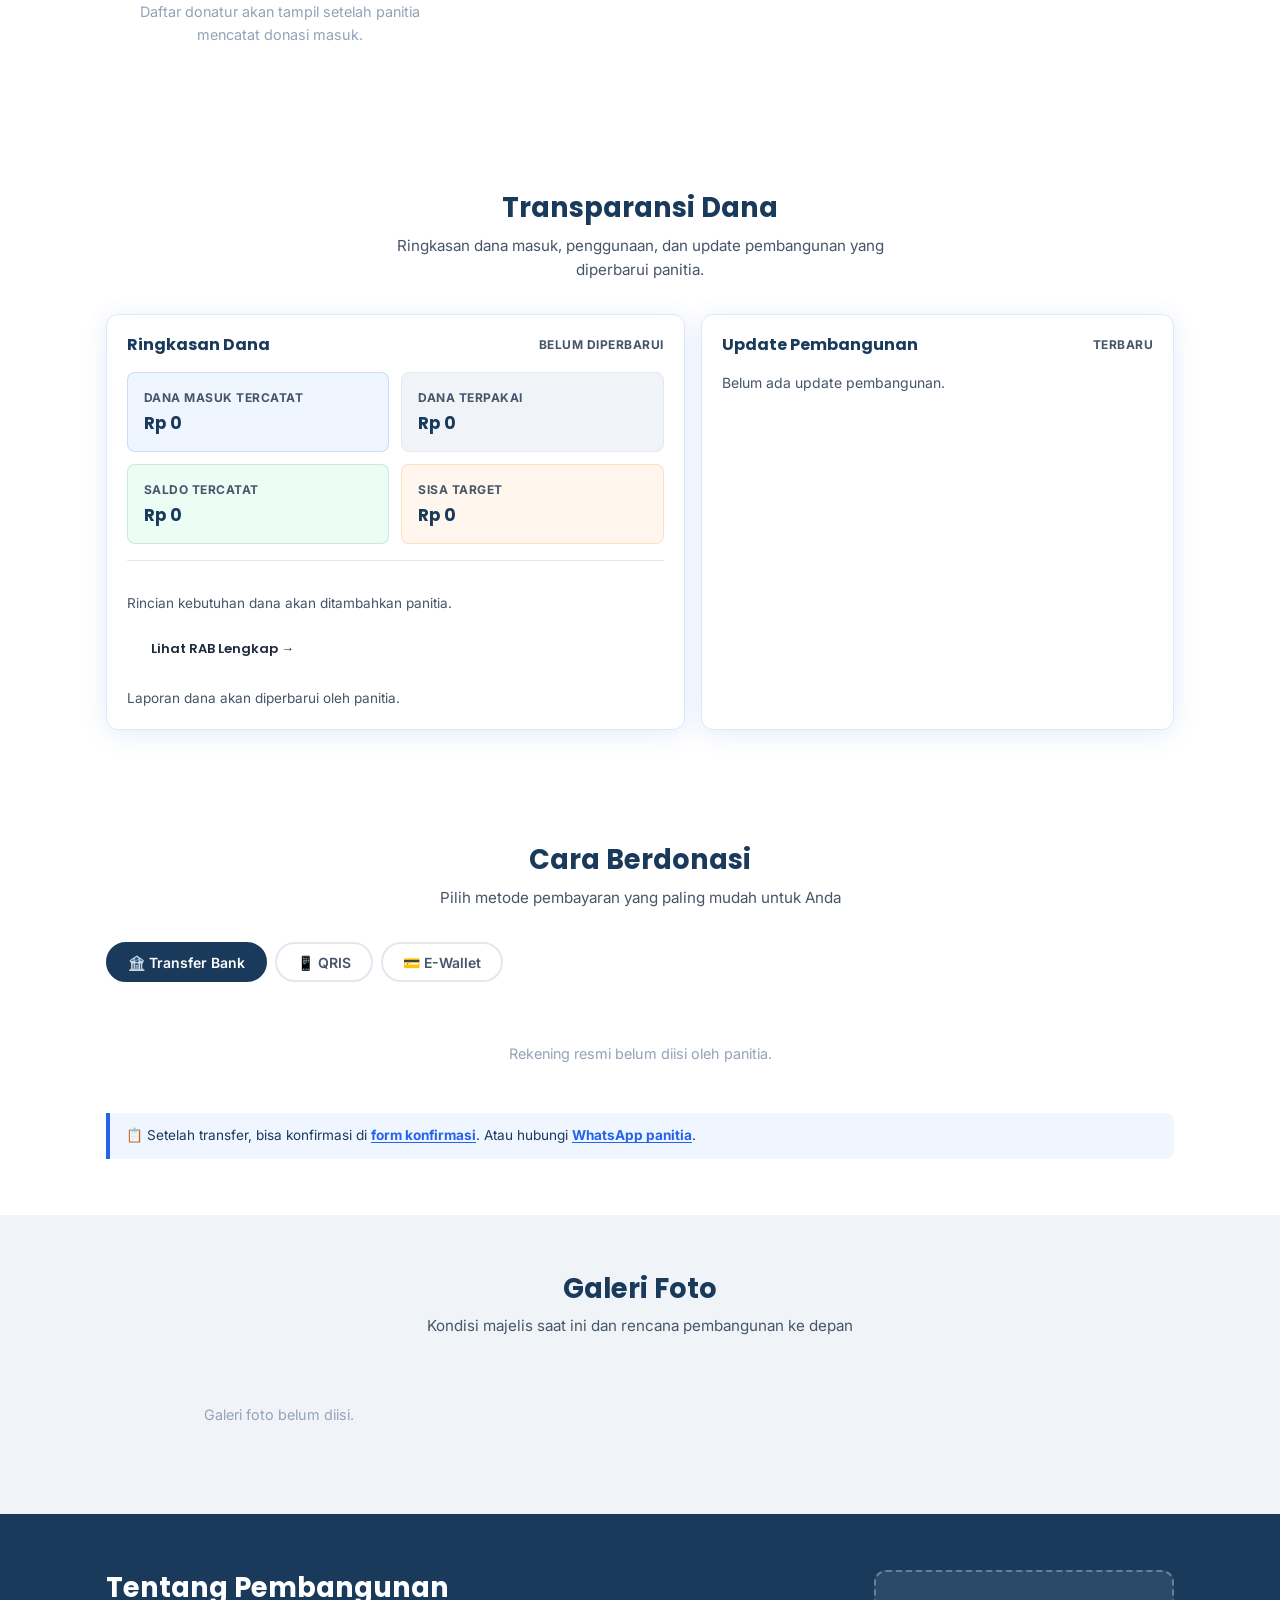
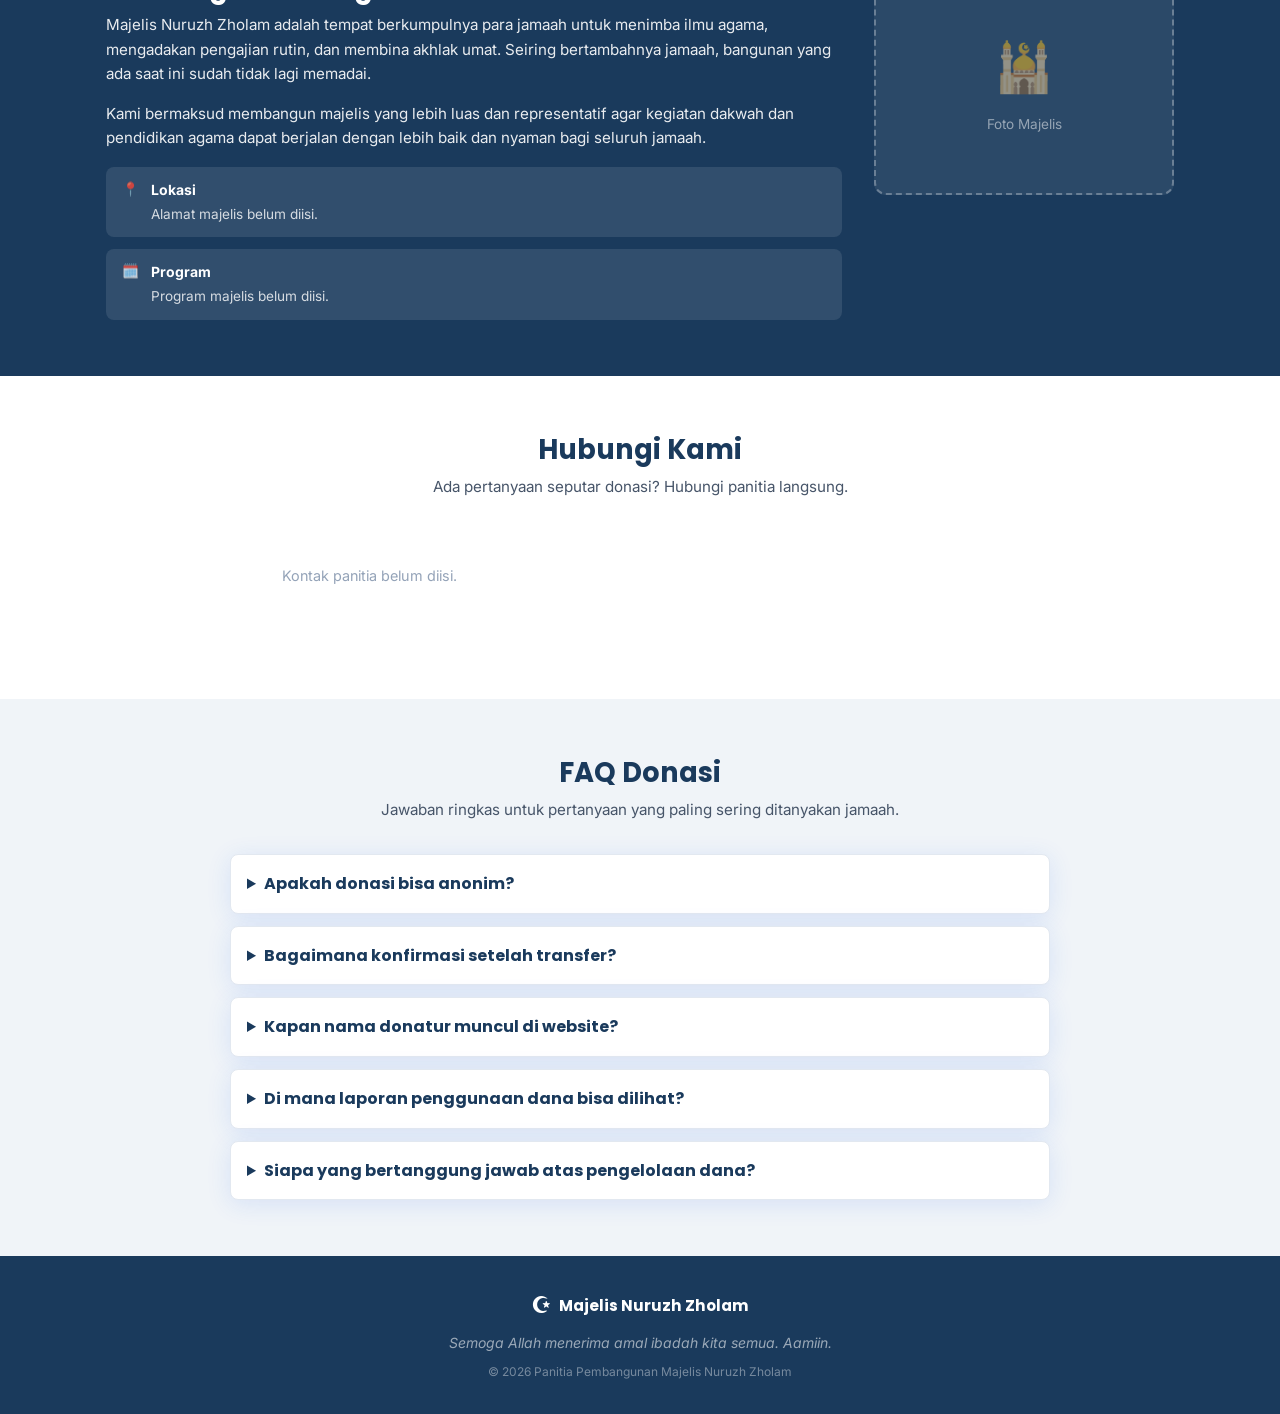
==== commit 1d9ec72e: "feat: pasang Google Analytics GA4 di semua halaman publik Tambah tracking script GA4 (G-9VJ2PXP9RM) " ====
--- a/index.html
+++ b/index.html
@@ -13,6 +13,8 @@
   <meta property="og:url" content="https://tocep.github.io/donasi-majelis/" />
   <title>Donasi Majelis Nuruzh Zholam</title>
   <link rel="icon" href="data:image/svg+xml,%3Csvg xmlns='http://www.w3.org/2000/svg' viewBox='0 0 64 64'%3E%3Crect width='64' height='64' rx='14' fill='%231a3a5c'/%3E%3Ctext x='32' y='43' text-anchor='middle' font-size='34' fill='white'%3E%E2%98%AA%3C/text%3E%3C/svg%3E" />
+  <script async src="https://www.googletagmanager.com/gtag/js?id=G-9VJ2PXP9RM"></script>
+  <script>window.dataLayer=window.dataLayer||[];function gtag(){dataLayer.push(arguments);}gtag('js',new Date());gtag('config','G-9VJ2PXP9RM');</script>
   <link rel="preconnect" href="https://fonts.googleapis.com" />
   <link rel="preconnect" href="https://fonts.gstatic.com" crossorigin />
   <link href="https://fonts.googleapis.com/css2?family=Poppins:wght@400;600;700;800&family=Inter:wght@400;500&display=swap" rel="stylesheet" />
@@ -24,22 +26,18 @@
   <!-- ===== NAVBAR ===== -->
   <header class="navbar" id="navbar">
     <div class="container nav-inner">
-      <a href="#beranda" class="nav-brand">
-        <span class="nav-logo">☪</span>
+      <a href="index.html" class="nav-brand">
+        <span class="nav-logo">&#9770;</span>
         <span class="nav-title">Majelis Nuruzh Zholam</span>
       </a>
       <button class="hamburger" id="hamburger" aria-label="Buka menu" aria-controls="nav-menu" aria-expanded="false">
         <span></span><span></span><span></span>
       </button>
       <nav class="nav-menu" id="nav-menu">
-        <a href="#beranda" class="nav-link">Beranda</a>
-        <a href="#progress" class="nav-link">Progress</a>
-        <a href="#transparansi" class="nav-link">Transparansi</a>
-        <a href="#donasi" class="nav-link">Cara Donasi</a>
+        <a href="index.html" class="nav-link active-link">Beranda</a>
+        <a href="rab.html" class="nav-link">RAB</a>
         <a href="konfirmasi.html" class="nav-link">Konfirmasi</a>
-        <a href="#galeri" class="nav-link">Galeri</a>
-        <a href="#donatur" class="nav-link">Donatur</a>
-        <a href="#kontak" class="nav-link">Kontak</a>
+        <a href="laporan.html" class="nav-link">Laporan</a>
       </nav>
     </div>
   </header>
@@ -130,6 +128,7 @@
           <div class="fund-breakdown" id="fund-breakdown">
             <!-- Diisi dari script.js -->
           </div>
+          <a href="rab.html" class="btn btn-secondary" style="display:inline-block;margin-top:12px;font-size:13px">Lihat RAB Lengkap &#8594;</a>
           <p class="transparency-note" id="laporan-catatan">Data laporan akan diperbarui oleh panitia.</p>
         </div>
 
@@ -269,15 +268,6 @@
       <div class="kontak-grid" id="kontak-grid">
         <!-- Diisi dari script.js -->
       </div>
-      <div class="konfirmasi-box">
-        <h3>📋 Cara Konfirmasi Donasi</h3>
-        <ol>
-          <li>Transfer sesuai nominal yang diinginkan ke salah satu rekening di atas</li>
-          <li>Screenshot bukti transfer</li>
-          <li>Kirim ke WhatsApp panitia beserta nama dan nomor yang digunakan</li>
-          <li>Nama Anda akan segera ditambahkan ke daftar donatur</li>
-        </ol>
-      </div>
     </div>
   </section>
 
@@ -317,11 +307,11 @@
   <footer class="footer">
     <div class="container footer-inner">
       <div class="footer-brand">
-        <span class="nav-logo">☪</span>
+        <span class="nav-logo">&#9770;</span>
         <span>Majelis Nuruzh Zholam</span>
       </div>
       <p class="footer-text">Semoga Allah menerima amal ibadah kita semua. Aamiin.</p>
-      <p class="footer-copy">© 2026 Panitia Pembangunan Majelis Nuruzh Zholam</p>
+      <p class="footer-copy">&copy; 2026 Panitia Pembangunan Majelis Nuruzh Zholam</p>
     </div>
   </footer>
 
